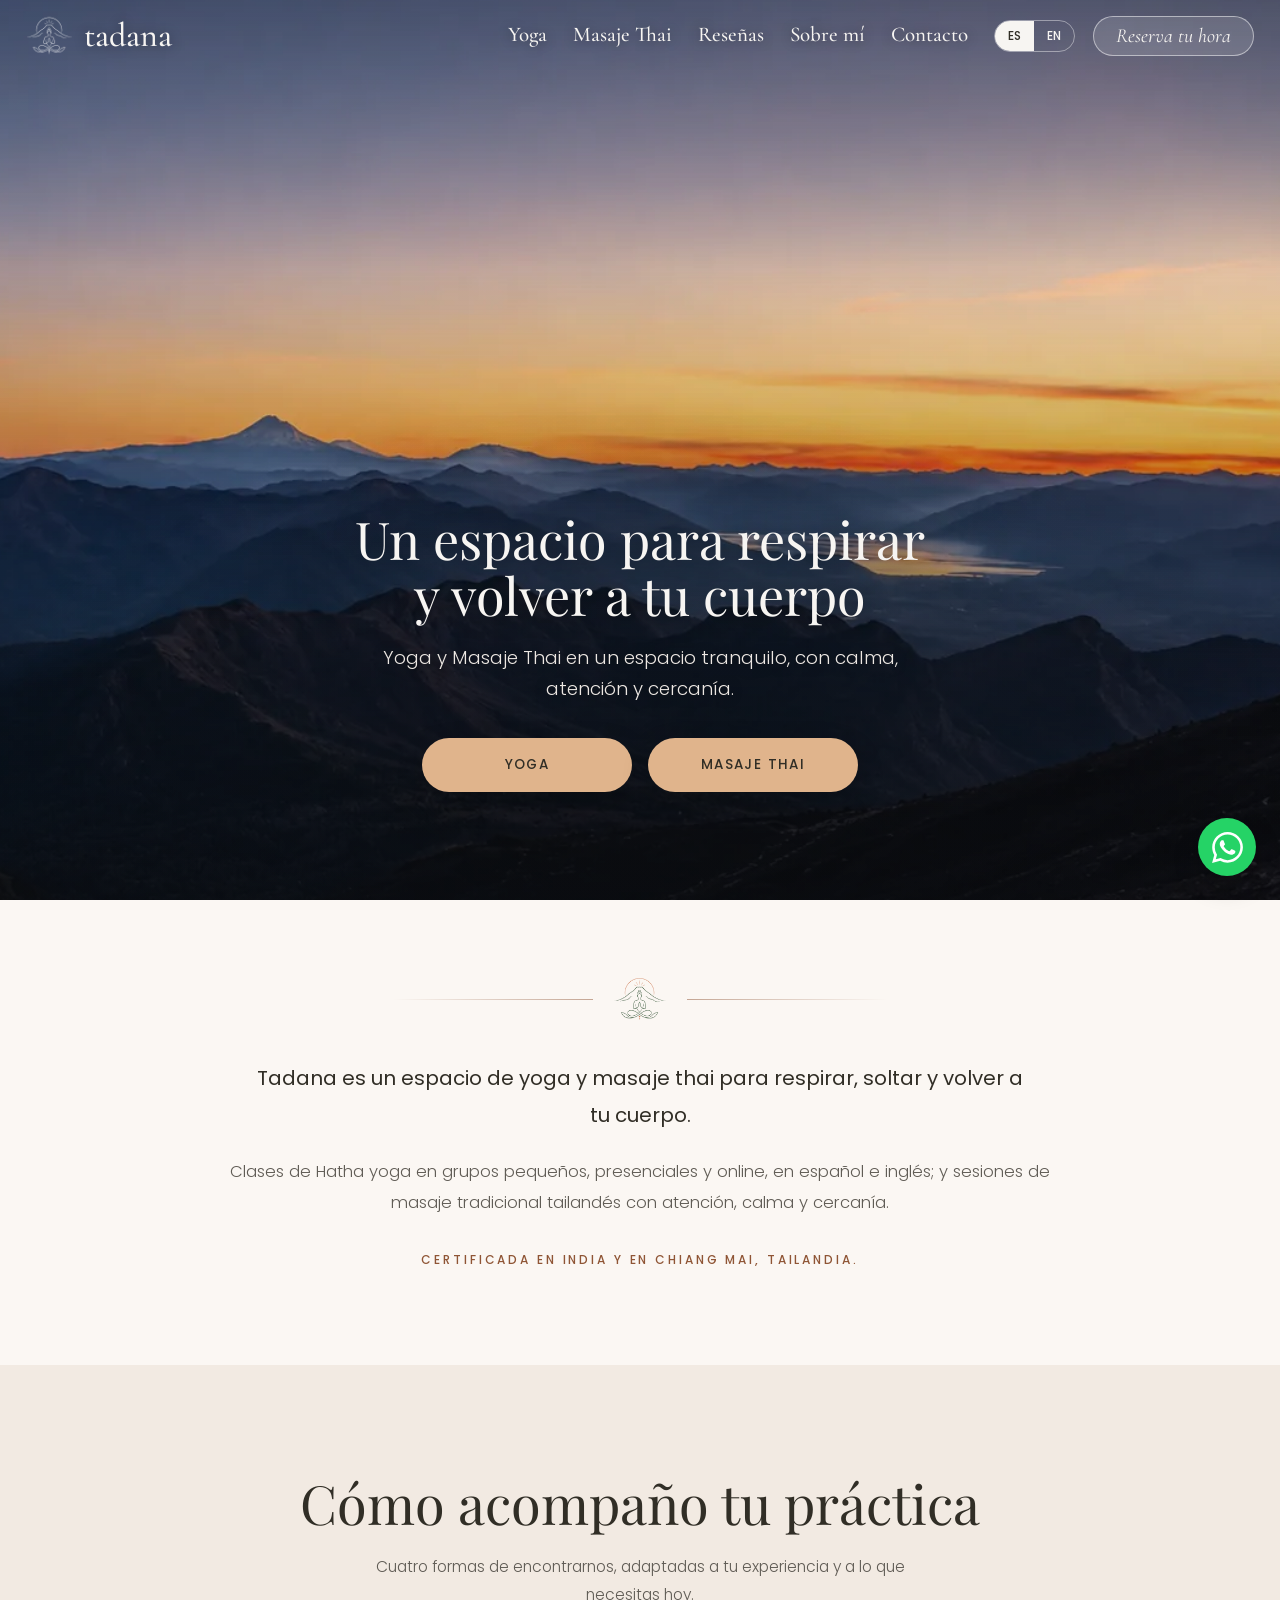
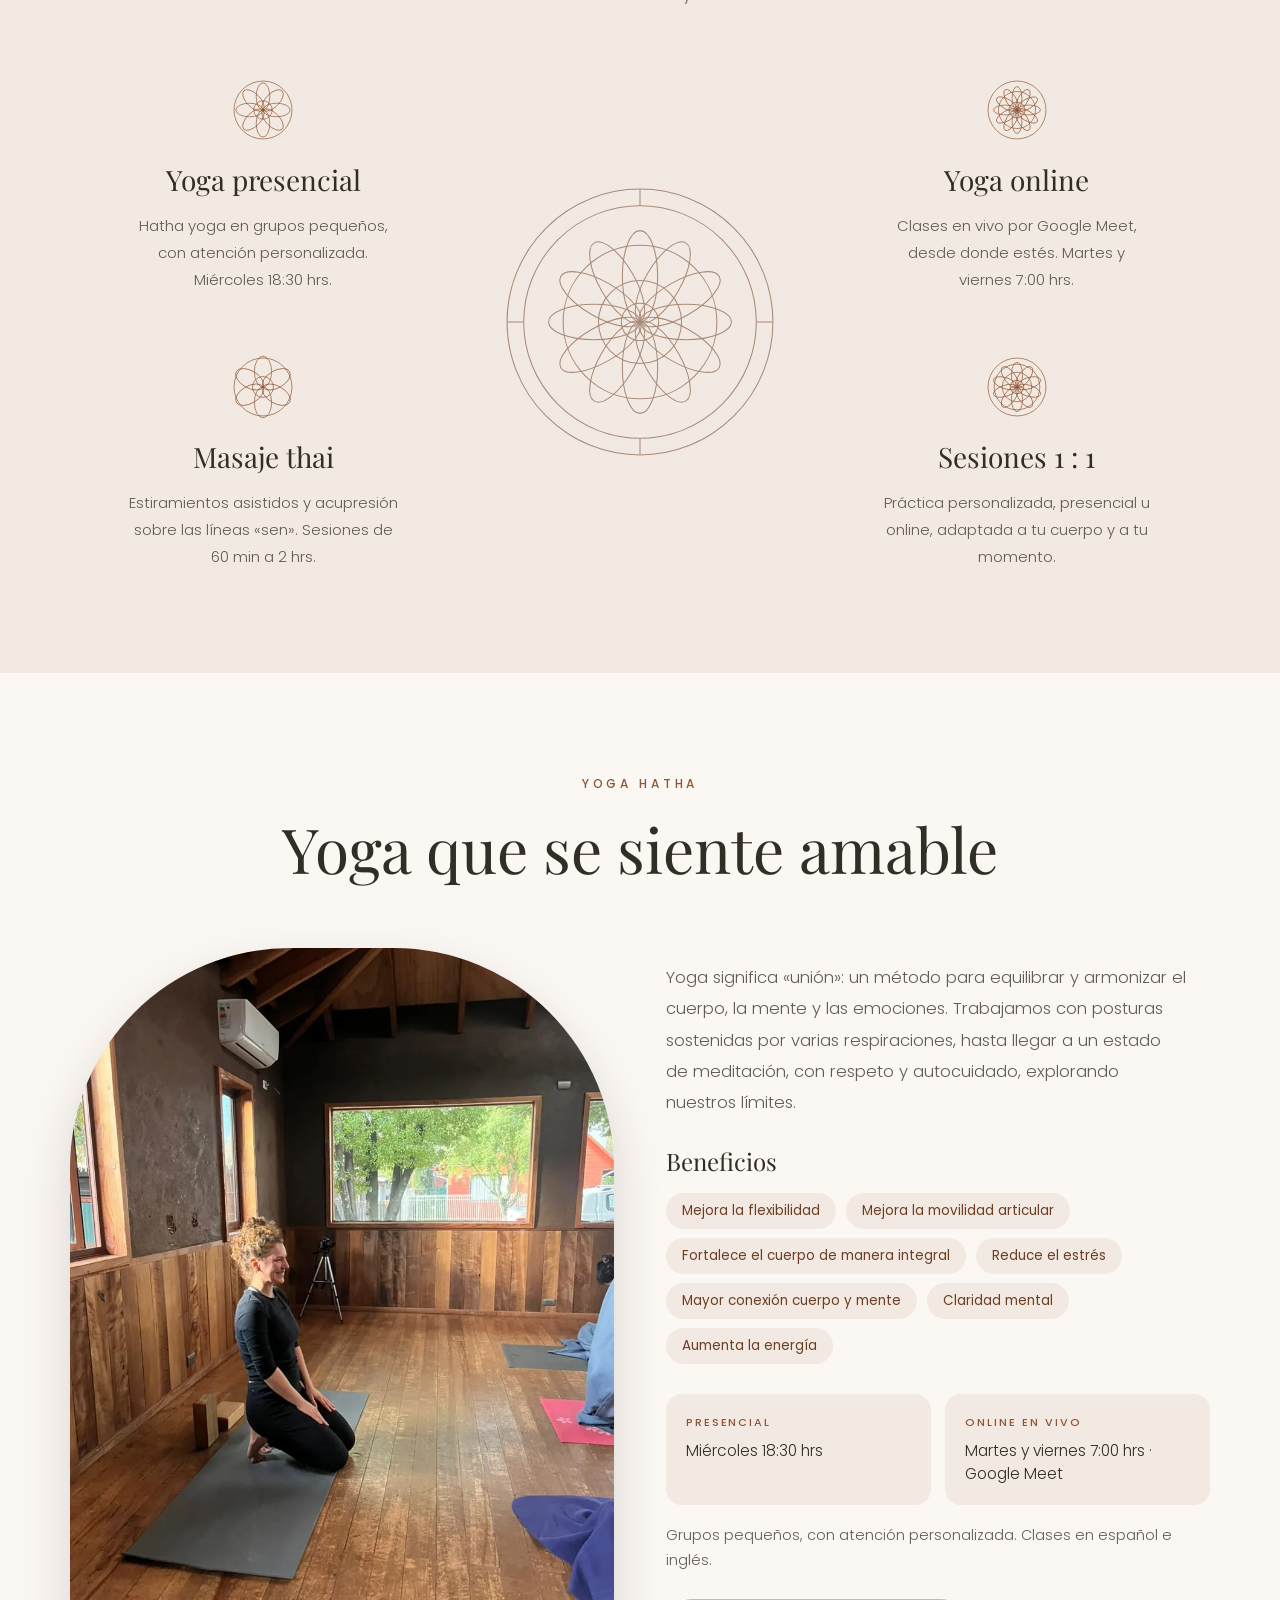
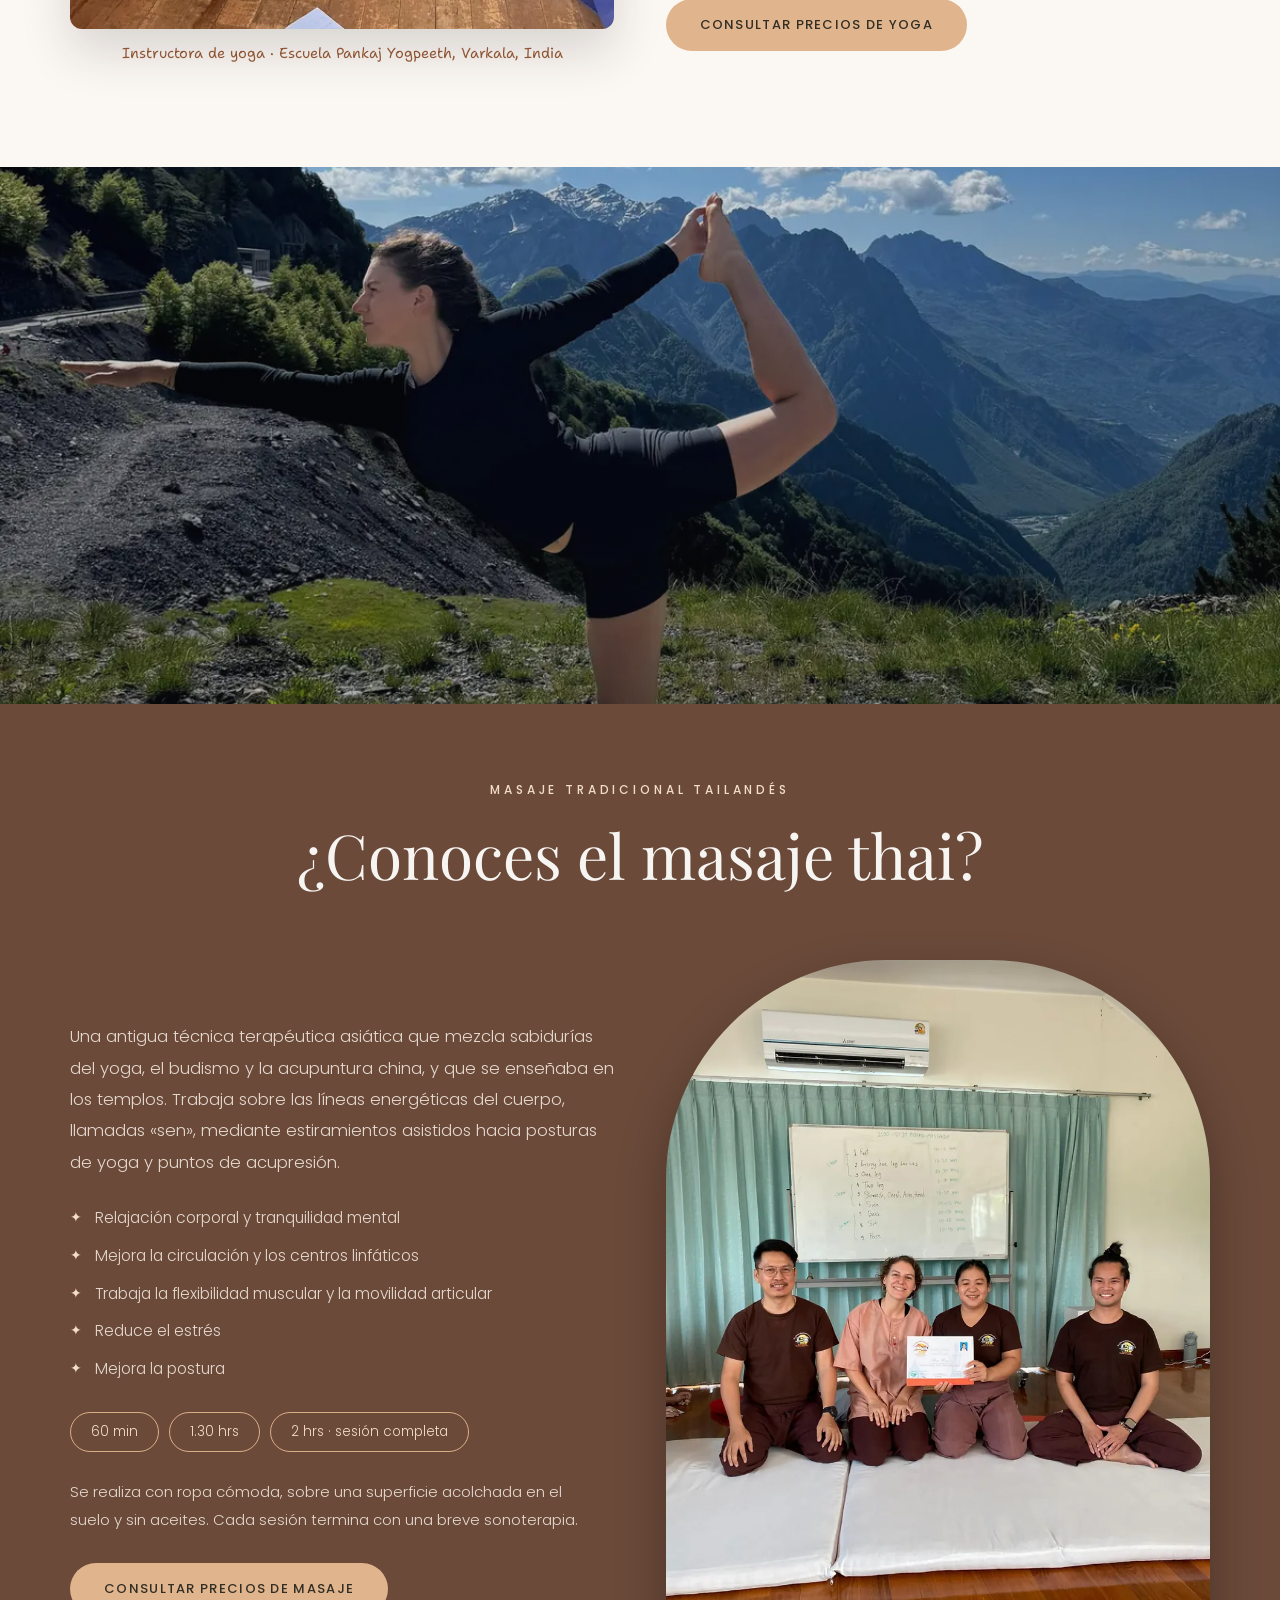
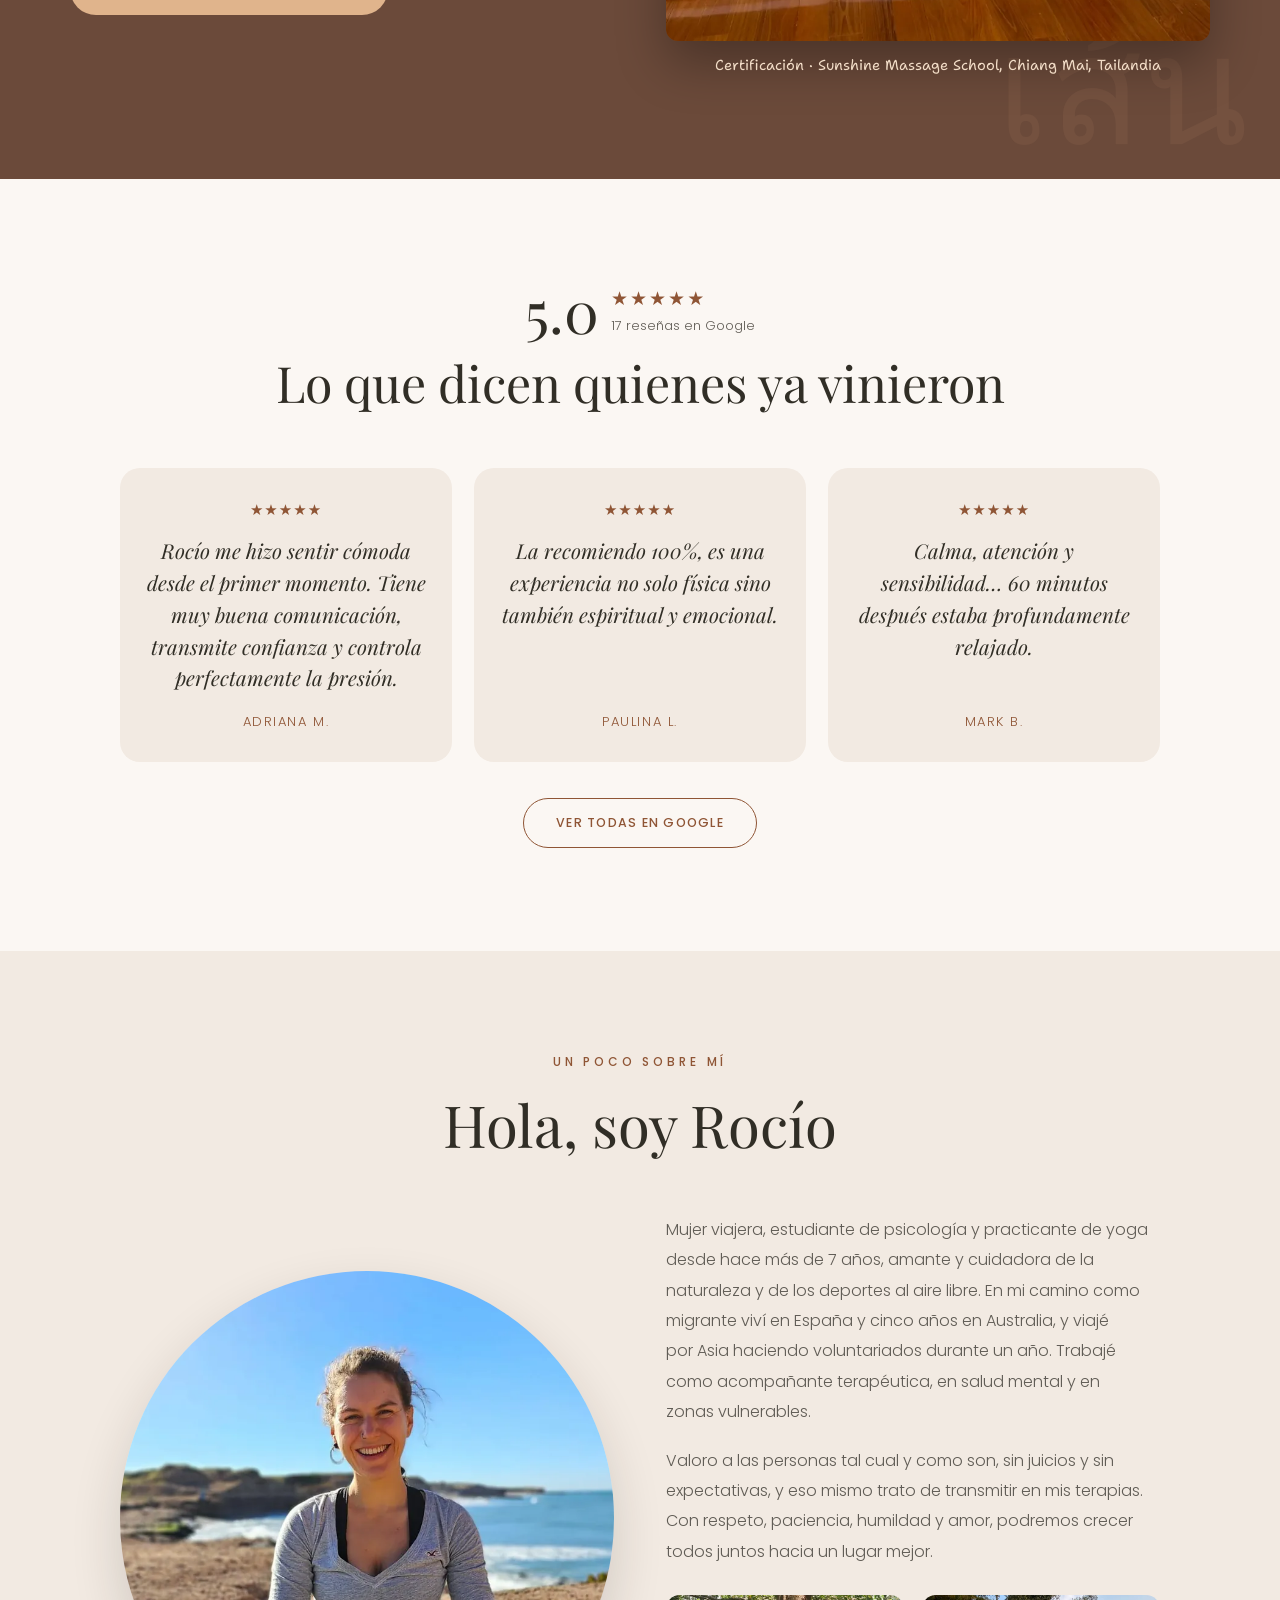
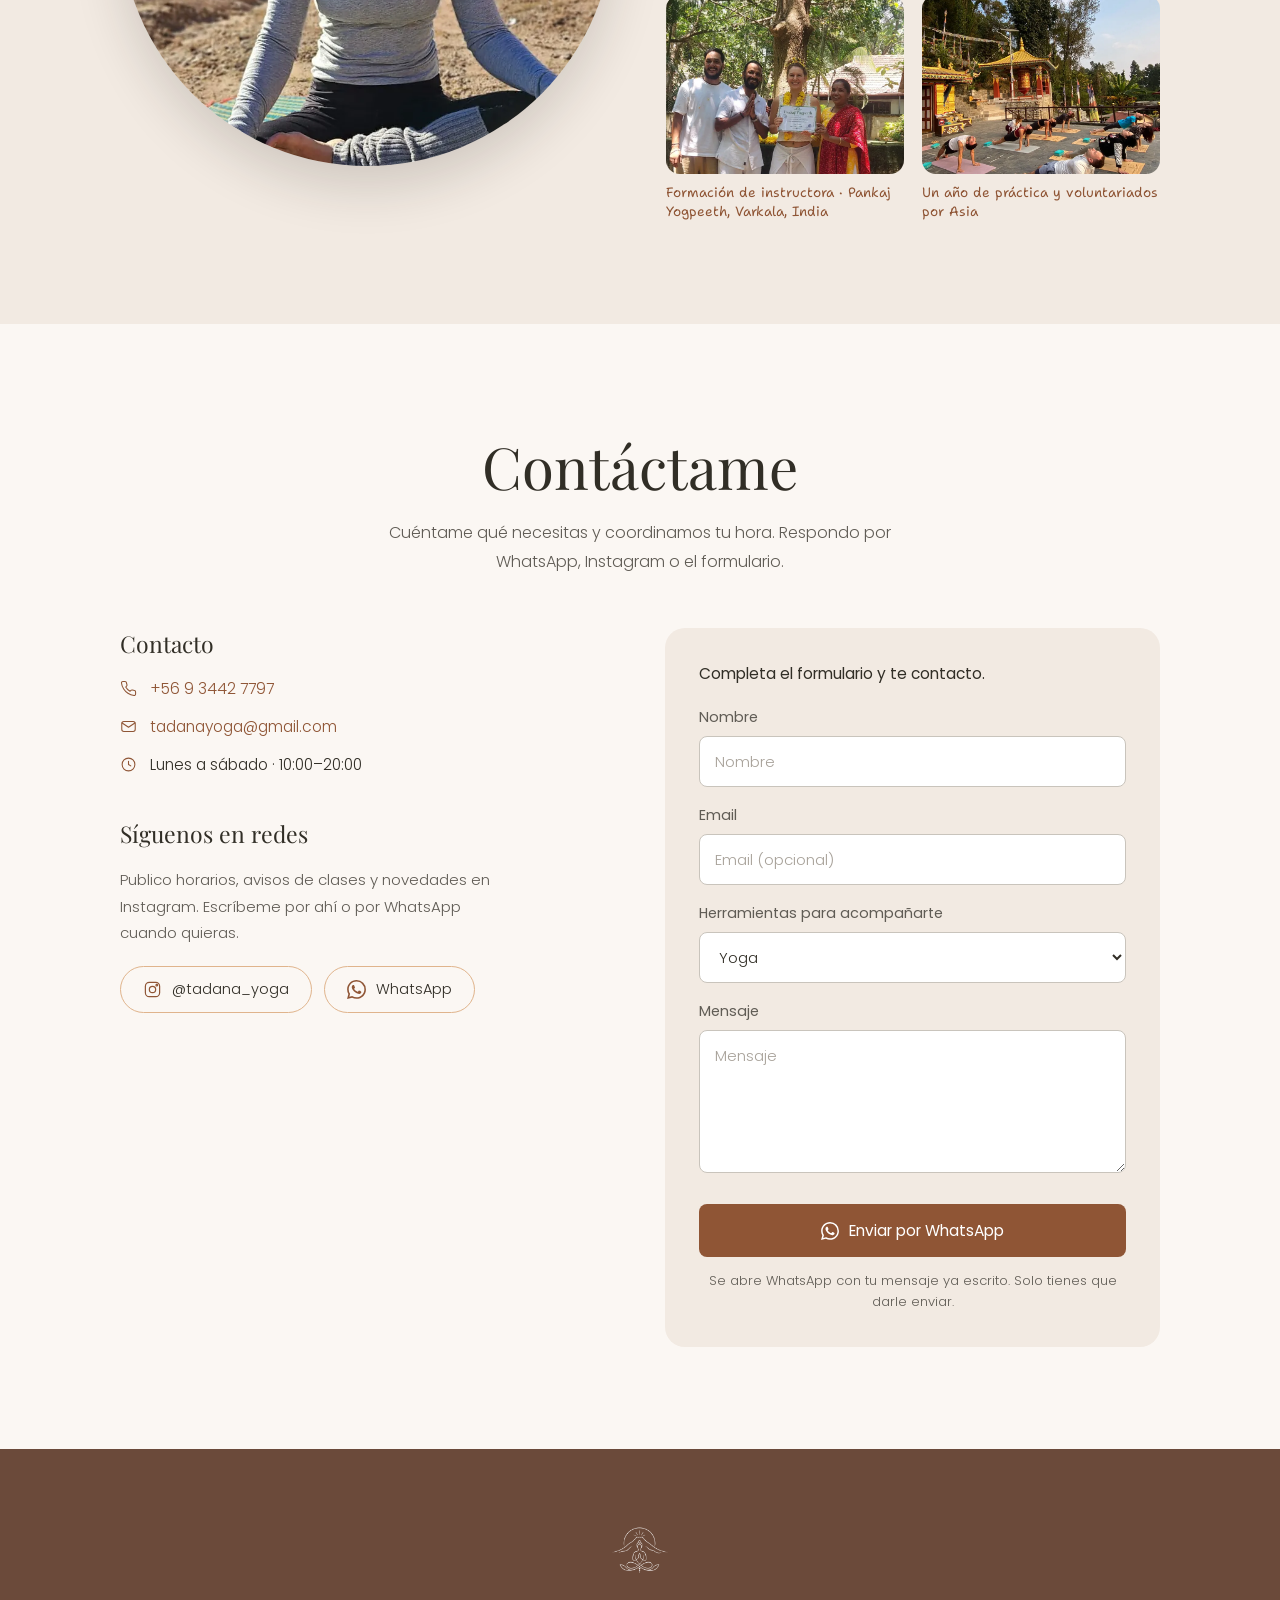
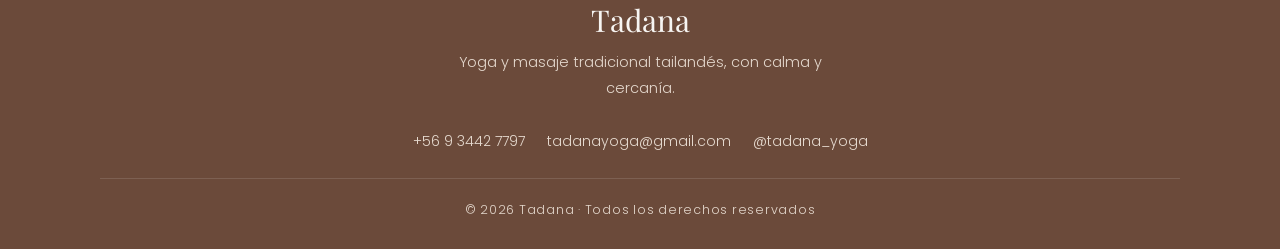
==== index.html @ 0e46e325 "Hero en celular: quita el sobrante del parallax La imagen media 128% del alto del hero para poder de" ====
<!DOCTYPE html>
<html lang="es">
<head>
<meta charset="utf-8">
<meta name="viewport" content="width=device-width, initial-scale=1">
<title>Tadana · Yoga y masaje tailandés</title>
<meta name="description" content="Tadana: clases de yoga Hatha presenciales y online, y masaje tradicional tailandés con Rocío. Reserva tu hora.">
<meta name="theme-color" content="#6b4a3a">
<link rel="canonical" href="https://tadana-web.vercel.app/">

<meta property="og:type" content="website">
<meta property="og:url" content="https://tadana-web.vercel.app/">
<meta property="og:site_name" content="Tadana">
<meta property="og:title" content="Tadana · Yoga y masaje tailandés">
<meta property="og:description" content="Un espacio para respirar y volver a tu cuerpo. Yoga Hatha presencial y online, y masaje tradicional tailandés.">
<meta property="og:image" content="https://tadana-web.vercel.app/assets/img/hero-atardecer.jpg">
<meta property="og:image:width" content="1672">
<meta property="og:image:height" content="941">
<meta property="og:locale" content="es_CL">
<meta name="twitter:card" content="summary_large_image">

<link rel="icon" href="assets/img/favicon.ico" sizes="any">
<link rel="icon" href="assets/img/logo.png" type="image/png">
<link rel="apple-touch-icon" href="assets/img/apple-touch-icon.png">
<link rel="manifest" href="site.webmanifest">

<link rel="preload" as="image" href="assets/img/hero-atardecer.webp" type="image/webp" fetchpriority="high">
<link rel="preload" as="font" type="font/woff2" href="assets/fonts/playfair-display-400-normal-latin.woff2" crossorigin>
<link rel="preload" as="font" type="font/woff2" href="assets/fonts/poppins-300-normal-latin.woff2" crossorigin>
<link rel="stylesheet" href="assets/css/fonts.css?v=6">
<link rel="stylesheet" href="assets/css/style.css?v=6">

<script type="application/ld+json">
{
  "@context":"https://schema.org",
  "@type":"HealthAndBeautyBusiness",
  "name":"Tadana",
  "description":"Clases de yoga Hatha presenciales y online, y masaje tradicional tailandés.",
  "url":"https://tadana-web.vercel.app/",
  "image":"https://tadana-web.vercel.app/assets/img/hero-atardecer.jpg",
  "telephone":"+56934427797",
  "email":"tadanayoga@gmail.com",
  "priceRange":"$$",
  "sameAs":["https://www.instagram.com/tadana_yoga/"],
  "openingHoursSpecification":[{
    "@type":"OpeningHoursSpecification",
    "dayOfWeek":["Monday","Tuesday","Wednesday","Thursday","Friday","Saturday"],
    "opens":"10:00","closes":"20:00"
  }],
  "makesOffer":[
    {"@type":"Offer","itemOffered":{"@type":"Service","name":"Clases de yoga Hatha"}},
    {"@type":"Offer","itemOffered":{"@type":"Service","name":"Masaje tradicional tailandés"}}
  ]
}
</script>
</head>

<body>

<a class="sr-only" href="#inicio">Ir al contenido</a>

<!-- ============================ HEADER ============================ -->
<header class="header" id="header">
  <div class="header__inner">
    <a class="brand" href="#inicio" aria-label="Tadana · inicio">
      <img class="brand__mark" src="assets/img/logo.png" alt="" width="400" height="400">
      <span class="brand__name">tadana</span>
    </a>

    <nav class="nav" aria-label="Principal">
      <a class="nav__link" href="#yoga" data-i18n="nav.yoga">Yoga</a>
      <a class="nav__link" href="#masaje" data-i18n="nav.masaje">Masaje Thai</a>
      <a class="nav__link" href="#resenas" data-i18n="nav.resenas">Reseñas</a>
      <a class="nav__link" href="#sobre" data-i18n="nav.sobre">Sobre mí</a>
      <a class="nav__link" href="#contacto" data-i18n="nav.contacto">Contacto</a>
    </nav>

    <div class="header__actions">
      <div class="lang" role="group" aria-label="Idioma">
        <button class="lang__btn is-active" type="button" data-lang="es" aria-pressed="true">ES</button>
        <button class="lang__btn" type="button" data-lang="en" aria-pressed="false">EN</button>
      </div>
      <a class="header__cta" href="https://wa.me/56934427797?text=Hola%20Roc%C3%ADo%2C%20quiero%20reservar%20una%20hora" target="_blank" rel="noopener" data-i18n="nav.reserva">Reserva tu hora</a>
    </div>

    <button class="burger" id="burger" type="button" aria-label="Menú" aria-expanded="false" aria-controls="menu">
      <svg width="26" height="26" viewBox="0 0 24 24" fill="none" stroke="currentColor" stroke-width="1.6" aria-hidden="true">
        <line x1="3" y1="7" x2="21" y2="7"></line>
        <line x1="3" y1="12" x2="21" y2="12"></line>
        <line x1="3" y1="17" x2="21" y2="17"></line>
      </svg>
    </button>
  </div>

  <div class="menu" id="menu" hidden>
    <a class="menu__link" href="#yoga" data-i18n="nav.yoga">Yoga</a>
    <a class="menu__link" href="#masaje" data-i18n="nav.masaje">Masaje Thai</a>
    <a class="menu__link" href="#resenas" data-i18n="nav.resenas">Reseñas</a>
    <a class="menu__link" href="#sobre" data-i18n="nav.sobre">Sobre mí</a>
    <div class="menu__foot">
      <div class="lang" role="group" aria-label="Idioma">
        <button class="lang__btn is-active" type="button" data-lang="es" aria-pressed="true">ES</button>
        <button class="lang__btn" type="button" data-lang="en" aria-pressed="false">EN</button>
      </div>
      <a class="menu__cta" href="#contacto" data-i18n="nav.contacto">Contacto</a>
    </div>
  </div>
</header>

<main>

<!-- ============================ 1. HERO ============================ -->
<section class="hero" id="inicio">
  <picture>
    <source media="(max-width:600px)" srcset="assets/img/hero-atardecer-movil.webp" type="image/webp">
    <source media="(max-width:600px)" srcset="assets/img/hero-atardecer-movil.jpg" type="image/jpeg">
    <source srcset="assets/img/hero-atardecer.webp" type="image/webp">
    <img class="hero__img" id="heroImg" src="assets/img/hero-atardecer.jpg"
         alt="Atardecer sobre las montañas" width="1672" height="941" fetchpriority="high">
  </picture>
  <div class="hero__veil"></div>
  <div class="hero__vignette"></div>

  <div class="hero__content" id="heroContent">
    <h1 class="hero__title" data-i18n="hero.title">Un espacio para respirar y volver a tu cuerpo</h1>
    <p class="hero__sub" data-i18n="hero.sub">Yoga y Masaje Thai en un espacio tranquilo, con calma, atención y cercanía.</p>
    <div class="hero__ctas">
      <a class="btn btn--hero" href="#yoga" data-i18n="hero.cta1">Yoga</a>
      <a class="btn btn--hero" href="#masaje" data-i18n="hero.cta2">Masaje thai</a>
    </div>
  </div>
</section>

<!-- ============================ 2. BIENVENIDA ============================ -->
<section class="intro">
  <div class="wrap-xs">
    <div class="intro__ornament" aria-hidden="true">
      <span class="intro__rule intro__rule--l"></span>
      <img class="intro__mark" src="assets/img/logo.png" alt="" width="400" height="400" loading="lazy">
      <span class="intro__rule intro__rule--r"></span>
    </div>
    <p class="intro__lead" data-i18n="intro.lead">Tadana es un espacio de yoga y masaje thai para respirar, soltar y volver a tu cuerpo.</p>
    <p class="intro__p" data-i18n="intro.p1">Clases de Hatha yoga en grupos pequeños, presenciales y online, en español e inglés; y sesiones de masaje tradicional tailandés con atención, calma y cercanía.</p>
    <p class="intro__note" data-i18n="serv.note">Certificada en India y en Chiang Mai, Tailandia.</p>
  </div>
</section>

<!-- ============================ 3. LOS CUATRO ============================ -->
<section class="four">
  <div class="wrap">
    <div class="section-head">
      <h2 class="section-head__title" data-i18n="four.title">Cómo acompaño tu práctica</h2>
      <p class="section-head__sub" data-i18n="four.sub">Cuatro formas de encontrarnos, adaptadas a tu experiencia y a lo que necesitas hoy.</p>
    </div>

    <div class="four__grid">

      <div class="four__cell four__cell--1">
        <svg width="74" height="74" viewBox="0 0 120 120" fill="none" stroke="var(--a2)" stroke-width="1.1" aria-hidden="true">
          <circle cx="60" cy="60" r="15"></circle>
          <circle cx="60" cy="60" r="47"></circle>
          <ellipse cx="60" cy="38" rx="11" ry="22"></ellipse>
          <ellipse cx="60" cy="38" rx="11" ry="22" transform="rotate(45 60 60)"></ellipse>
          <ellipse cx="60" cy="38" rx="11" ry="22" transform="rotate(90 60 60)"></ellipse>
          <ellipse cx="60" cy="38" rx="11" ry="22" transform="rotate(135 60 60)"></ellipse>
          <ellipse cx="60" cy="38" rx="11" ry="22" transform="rotate(180 60 60)"></ellipse>
          <ellipse cx="60" cy="38" rx="11" ry="22" transform="rotate(225 60 60)"></ellipse>
          <ellipse cx="60" cy="38" rx="11" ry="22" transform="rotate(270 60 60)"></ellipse>
          <ellipse cx="60" cy="38" rx="11" ry="22" transform="rotate(315 60 60)"></ellipse>
        </svg>
        <h3 data-i18n="four.t1">Yoga presencial</h3>
        <p data-i18n="four.d1">Hatha yoga en grupos pequeños, con atención personalizada. Miércoles 18:30 hrs.</p>
      </div>

      <div class="four__cell four__cell--2">
        <svg width="74" height="74" viewBox="0 0 120 120" fill="none" stroke="var(--a2)" stroke-width="1.1" aria-hidden="true">
          <circle cx="60" cy="60" r="13"></circle>
          <circle cx="60" cy="60" r="30"></circle>
          <circle cx="60" cy="60" r="47"></circle>
          <ellipse cx="60" cy="41" rx="8" ry="19"></ellipse>
          <ellipse cx="60" cy="41" rx="8" ry="19" transform="rotate(30 60 60)"></ellipse>
          <ellipse cx="60" cy="41" rx="8" ry="19" transform="rotate(60 60 60)"></ellipse>
          <ellipse cx="60" cy="41" rx="8" ry="19" transform="rotate(90 60 60)"></ellipse>
          <ellipse cx="60" cy="41" rx="8" ry="19" transform="rotate(120 60 60)"></ellipse>
          <ellipse cx="60" cy="41" rx="8" ry="19" transform="rotate(150 60 60)"></ellipse>
          <ellipse cx="60" cy="41" rx="8" ry="19" transform="rotate(180 60 60)"></ellipse>
          <ellipse cx="60" cy="41" rx="8" ry="19" transform="rotate(210 60 60)"></ellipse>
          <ellipse cx="60" cy="41" rx="8" ry="19" transform="rotate(240 60 60)"></ellipse>
          <ellipse cx="60" cy="41" rx="8" ry="19" transform="rotate(270 60 60)"></ellipse>
          <ellipse cx="60" cy="41" rx="8" ry="19" transform="rotate(300 60 60)"></ellipse>
          <ellipse cx="60" cy="41" rx="8" ry="19" transform="rotate(330 60 60)"></ellipse>
        </svg>
        <h3 data-i18n="four.t2">Yoga online</h3>
        <p data-i18n="four.d2">Clases en vivo por Google Meet, desde donde estés. Martes y viernes 7:00 hrs.</p>
      </div>

      <div class="four__ornament" aria-hidden="true">
        <svg width="100%" viewBox="0 0 260 260" fill="none" stroke="var(--a3)" stroke-width="1">
          <circle cx="130" cy="130" r="128"></circle>
          <circle cx="130" cy="130" r="112"></circle>
          <circle cx="130" cy="130" r="74"></circle>
          <circle cx="130" cy="130" r="40"></circle>
          <circle cx="130" cy="130" r="18"></circle>
          <ellipse cx="130" cy="86" rx="17" ry="44"></ellipse>
          <ellipse cx="130" cy="86" rx="17" ry="44" transform="rotate(30 130 130)"></ellipse>
          <ellipse cx="130" cy="86" rx="17" ry="44" transform="rotate(60 130 130)"></ellipse>
          <ellipse cx="130" cy="86" rx="17" ry="44" transform="rotate(90 130 130)"></ellipse>
          <ellipse cx="130" cy="86" rx="17" ry="44" transform="rotate(120 130 130)"></ellipse>
          <ellipse cx="130" cy="86" rx="17" ry="44" transform="rotate(150 130 130)"></ellipse>
          <ellipse cx="130" cy="86" rx="17" ry="44" transform="rotate(180 130 130)"></ellipse>
          <ellipse cx="130" cy="86" rx="17" ry="44" transform="rotate(210 130 130)"></ellipse>
          <ellipse cx="130" cy="86" rx="17" ry="44" transform="rotate(240 130 130)"></ellipse>
          <ellipse cx="130" cy="86" rx="17" ry="44" transform="rotate(270 130 130)"></ellipse>
          <ellipse cx="130" cy="86" rx="17" ry="44" transform="rotate(300 130 130)"></ellipse>
          <ellipse cx="130" cy="86" rx="17" ry="44" transform="rotate(330 130 130)"></ellipse>
          <line x1="130" y1="2" x2="130" y2="18"></line>
          <line x1="2" y1="130" x2="18" y2="130"></line>
          <line x1="130" y1="242" x2="130" y2="258"></line>
          <line x1="242" y1="130" x2="258" y2="130"></line>
        </svg>
      </div>

      <div class="four__cell four__cell--3">
        <svg width="74" height="74" viewBox="0 0 120 120" fill="none" stroke="var(--a2)" stroke-width="1.1" aria-hidden="true">
          <circle cx="60" cy="60" r="17"></circle>
          <circle cx="60" cy="60" r="47"></circle>
          <ellipse cx="60" cy="35" rx="14" ry="25"></ellipse>
          <ellipse cx="60" cy="35" rx="14" ry="25" transform="rotate(60 60 60)"></ellipse>
          <ellipse cx="60" cy="35" rx="14" ry="25" transform="rotate(120 60 60)"></ellipse>
          <ellipse cx="60" cy="35" rx="14" ry="25" transform="rotate(180 60 60)"></ellipse>
          <ellipse cx="60" cy="35" rx="14" ry="25" transform="rotate(240 60 60)"></ellipse>
          <ellipse cx="60" cy="35" rx="14" ry="25" transform="rotate(300 60 60)"></ellipse>
        </svg>
        <h3 data-i18n="four.t3">Masaje thai</h3>
        <p data-i18n="four.d3">Estiramientos asistidos y acupresión sobre las líneas «sen». Sesiones de 60 min a 2 hrs.</p>
      </div>

      <div class="four__cell four__cell--4">
        <svg width="74" height="74" viewBox="0 0 120 120" fill="none" stroke="var(--a2)" stroke-width="1.1" aria-hidden="true">
          <circle cx="60" cy="60" r="11"></circle>
          <circle cx="60" cy="60" r="24"></circle>
          <circle cx="60" cy="60" r="37"></circle>
          <circle cx="60" cy="60" r="47"></circle>
          <ellipse cx="60" cy="40" rx="9" ry="20"></ellipse>
          <ellipse cx="60" cy="40" rx="9" ry="20" transform="rotate(36 60 60)"></ellipse>
          <ellipse cx="60" cy="40" rx="9" ry="20" transform="rotate(72 60 60)"></ellipse>
          <ellipse cx="60" cy="40" rx="9" ry="20" transform="rotate(108 60 60)"></ellipse>
          <ellipse cx="60" cy="40" rx="9" ry="20" transform="rotate(144 60 60)"></ellipse>
          <ellipse cx="60" cy="40" rx="9" ry="20" transform="rotate(180 60 60)"></ellipse>
          <ellipse cx="60" cy="40" rx="9" ry="20" transform="rotate(216 60 60)"></ellipse>
          <ellipse cx="60" cy="40" rx="9" ry="20" transform="rotate(252 60 60)"></ellipse>
          <ellipse cx="60" cy="40" rx="9" ry="20" transform="rotate(288 60 60)"></ellipse>
          <ellipse cx="60" cy="40" rx="9" ry="20" transform="rotate(324 60 60)"></ellipse>
        </svg>
        <h3 data-i18n="four.t4">Sesiones 1 : 1</h3>
        <p data-i18n="four.d4">Práctica personalizada, presencial u online, adaptada a tu cuerpo y a tu momento.</p>
      </div>

    </div>
  </div>
</section>

<!-- ============================ 4. YOGA ============================ -->
<section class="yoga" id="yoga">
  <div class="wrap">
    <div class="section-head">
      <p class="kicker" data-i18n="yoga.kicker">Yoga Hatha</p>
      <h2 class="section-title" data-i18n="yoga.title">Yoga que se siente amable</h2>
    </div>

    <div class="split">
      <figure class="figure-arch">
        <picture>
          <source srcset="assets/img/clase-yoga.webp" type="image/webp">
          <img src="assets/img/clase-yoga.jpg" alt="Rocío guiando una clase de Hatha yoga"
               width="900" height="1200" loading="lazy" style="object-position:center 45%">
        </picture>
        <figcaption data-i18n="yoga.credential">Instructora de yoga · Escuela Pankaj Yogpeeth, Varkala, India</figcaption>
      </figure>

      <div>
        <p class="body-text" data-i18n="yoga.body">Yoga significa «unión»: un método para equilibrar y armonizar el cuerpo, la mente y las emociones. Trabajamos con posturas sostenidas por varias respiraciones, hasta llegar a un estado de meditación, con respeto y autocuidado, explorando nuestros límites.</p>

        <h3 class="sub-title" data-i18n="yoga.benefTitle">Beneficios</h3>
        <ul class="tags">
          <li data-i18n="yoga.beneficios.0">Mejora la flexibilidad</li>
          <li data-i18n="yoga.beneficios.1">Mejora la movilidad articular</li>
          <li data-i18n="yoga.beneficios.2">Fortalece el cuerpo de manera integral</li>
          <li data-i18n="yoga.beneficios.3">Reduce el estrés</li>
          <li data-i18n="yoga.beneficios.4">Mayor conexión cuerpo y mente</li>
          <li data-i18n="yoga.beneficios.5">Claridad mental</li>
          <li data-i18n="yoga.beneficios.6">Aumenta la energía</li>
        </ul>

        <div class="schedule">
          <div class="schedule__card">
            <p class="schedule__label" data-i18n="yoga.presLabel">Presencial</p>
            <p class="schedule__info" data-i18n="yoga.presInfo">Miércoles 18:30 hrs</p>
          </div>
          <div class="schedule__card">
            <p class="schedule__label" data-i18n="yoga.onlineLabel">Online en vivo</p>
            <p class="schedule__info" data-i18n="yoga.onlineInfo">Martes y viernes 7:00 hrs · Google Meet</p>
          </div>
        </div>

        <p class="note" data-i18n="yoga.groups">Grupos pequeños, con atención personalizada. Clases en español e inglés.</p>

        <a class="btn btn--sm" href="https://wa.me/56934427797?text=Hola%20Roc%C3%ADo%2C%20quiero%20consultar%20precios%20de%20las%20clases%20de%20yoga"
           target="_blank" rel="noopener" data-i18n="yoga.cta">Consultar precios de yoga</a>
      </div>
    </div>
  </div>
</section>

<!-- ============================ 5. FOTO PUENTE ============================ -->
<section class="band" aria-hidden="true">
  <picture>
    <source srcset="assets/img/yoga-montana.webp" type="image/webp">
    <img src="assets/img/yoga-montana.jpg" alt="" width="1200" height="1444" loading="lazy">
  </picture>
  <div class="band__veil"></div>
</section>

<!-- ============================ 6. MASAJE THAI ============================ -->
<section class="masaje" id="masaje">
  <span class="masaje__glyph" aria-hidden="true">เส้น</span>
  <div class="wrap">
    <div class="section-head">
      <p class="kicker" data-i18n="masaje.kicker">Masaje tradicional tailandés</p>
      <h2 class="section-title" data-i18n="masaje.title">¿Conoces el masaje thai?</h2>
    </div>

    <div class="split">
      <div>
        <p class="body-text" data-i18n="masaje.body">Una antigua técnica terapéutica asiática que mezcla sabidurías del yoga, el budismo y la acupuntura china, y que se enseñaba en los templos. Trabaja sobre las líneas energéticas del cuerpo, llamadas «sen», mediante estiramientos asistidos hacia posturas de yoga y puntos de acupresión.</p>

        <ul class="benefits">
          <li><span class="benefits__mark" aria-hidden="true">✦</span><span data-i18n="masaje.beneficios.0">Relajación corporal y tranquilidad mental</span></li>
          <li><span class="benefits__mark" aria-hidden="true">✦</span><span data-i18n="masaje.beneficios.1">Mejora la circulación y los centros linfáticos</span></li>
          <li><span class="benefits__mark" aria-hidden="true">✦</span><span data-i18n="masaje.beneficios.2">Trabaja la flexibilidad muscular y la movilidad articular</span></li>
          <li><span class="benefits__mark" aria-hidden="true">✦</span><span data-i18n="masaje.beneficios.3">Reduce el estrés</span></li>
          <li><span class="benefits__mark" aria-hidden="true">✦</span><span data-i18n="masaje.beneficios.4">Mejora la postura</span></li>
        </ul>

        <ul class="durations">
          <li data-i18n="masaje.dur1">60 min</li>
          <li data-i18n="masaje.dur2">1.30 hrs</li>
          <li data-i18n="masaje.dur3">2 hrs · sesión completa</li>
        </ul>

        <p class="note" data-i18n="masaje.detail">Se realiza con ropa cómoda, sobre una superficie acolchada en el suelo y sin aceites. Cada sesión termina con una breve sonoterapia.</p>

        <a class="btn btn--sm" href="https://wa.me/56934427797?text=Hola%20Roc%C3%ADo%2C%20quiero%20consultar%20precios%20del%20masaje%20thai"
           target="_blank" rel="noopener" data-i18n="masaje.cta">Consultar precios de masaje</a>
      </div>

      <figure class="figure-arch">
        <picture>
          <source srcset="assets/img/certificacion-thai.webp" type="image/webp">
          <img src="assets/img/certificacion-thai.jpg" alt="Rocío recibiendo su certificación en Sunshine Massage School, Chiang Mai"
               width="900" height="1199" loading="lazy" style="object-position:center 35%">
        </picture>
        <figcaption data-i18n="masaje.credential">Certificación · Sunshine Massage School, Chiang Mai, Tailandia</figcaption>
      </figure>
    </div>
  </div>
</section>

<!-- ============================ 7. RESEÑAS ============================ -->
<section class="reviews" id="resenas">
  <div class="wrap-sm">
    <div class="section-head">
      <div class="rating">
        <span class="rating__score">5.0</span>
        <div class="rating__meta">
          <div class="rating__stars" aria-hidden="true">★★★★★</div>
          <p class="rating__count" data-i18n="rev.count">17 reseñas en Google</p>
        </div>
      </div>
      <h2 class="reviews__title" data-i18n="rev.title">Lo que dicen quienes ya vinieron</h2>
    </div>

    <div class="reviews__grid">
      <figure class="review">
        <div class="review__stars" aria-hidden="true">★★★★★</div>
        <blockquote><span data-i18n="rev.items.0.quote">Rocío me hizo sentir cómoda desde el primer momento. Tiene muy buena comunicación, transmite confianza y controla perfectamente la presión.</span></blockquote>
        <figcaption data-i18n="rev.items.0.author">Adriana M.</figcaption>
      </figure>
      <figure class="review">
        <div class="review__stars" aria-hidden="true">★★★★★</div>
        <blockquote><span data-i18n="rev.items.1.quote">La recomiendo 100%, es una experiencia no solo física sino también espiritual y emocional.</span></blockquote>
        <figcaption data-i18n="rev.items.1.author">Paulina L.</figcaption>
      </figure>
      <figure class="review">
        <div class="review__stars" aria-hidden="true">★★★★★</div>
        <blockquote><span data-i18n="rev.items.2.quote">Calma, atención y sensibilidad… 60 minutos después estaba profundamente relajado.</span></blockquote>
        <figcaption data-i18n="rev.items.2.author">Mark B.</figcaption>
      </figure>
    </div>

    <div class="reviews__cta">
      <a class="btn-outline" href="https://www.google.com/maps/place/Tadana+Yoga+%26+Masaje+Thai/@-39.2724635,-71.9734466,17z"
         target="_blank" rel="noopener" data-i18n="rev.cta">Ver todas en Google</a>
    </div>
  </div>
</section>

<!-- ============================ 8. SOBRE ROCÍO ============================ -->
<section class="about" id="sobre">
  <div class="wrap-sm">
    <div class="section-head">
      <p class="kicker" data-i18n="about.kicker">Un poco sobre mí</p>
      <h2 class="contact__title" data-i18n="about.title">Hola, soy Rocío</h2>
    </div>

    <div class="about__grid">
      <picture>
        <source srcset="assets/img/rocio.webp" type="image/webp">
        <img class="about__portrait" src="assets/img/rocio.jpg"
             alt="Rocío, instructora de yoga y terapeuta de masaje thai" width="810" height="1440" loading="lazy">
      </picture>

      <div>
        <p class="about__p" data-i18n="about.p1">Mujer viajera, estudiante de psicología y practicante de yoga desde hace más de 7 años, amante y cuidadora de la naturaleza y de los deportes al aire libre. En mi camino como migrante viví en España y cinco años en Australia, y viajé por Asia haciendo voluntariados durante un año. Trabajé como acompañante terapéutica, en salud mental y en zonas vulnerables.</p>
        <p class="about__p" data-i18n="about.p2">Valoro a las personas tal cual y como son, sin juicios y sin expectativas, y eso mismo trato de transmitir en mis terapias. Con respeto, paciencia, humildad y amor, podremos crecer todos juntos hacia un lugar mejor.</p>

        <div class="about__certs">
          <figure>
            <picture>
              <source srcset="assets/img/certificacion-india.webp" type="image/webp">
              <img src="assets/img/certificacion-india.jpg" alt="Rocío recibiendo su certificación de instructora de yoga en Pankaj Yogpeeth, India"
                   width="760" height="1013" loading="lazy" style="object-position:center 30%">
            </picture>
            <figcaption data-i18n="about.certYoga">Formación de instructora · Pankaj Yogpeeth, Varkala, India</figcaption>
          </figure>
          <figure>
            <picture>
              <source srcset="assets/img/clase-amanecer.webp" type="image/webp">
              <img src="assets/img/clase-amanecer.jpg" alt="Clase de yoga al amanecer durante su formación en Asia"
                   width="900" height="1199" loading="lazy" style="object-position:center 55%">
            </picture>
            <figcaption data-i18n="about.certAsia">Un año de práctica y voluntariados por Asia</figcaption>
          </figure>
        </div>
      </div>
    </div>
  </div>
</section>

<!-- ============================ 9. CONTACTO ============================ -->
<section class="contact" id="contacto">
  <div class="wrap-sm">
    <div class="section-head">
      <h2 class="contact__title" data-i18n="contact.title">Contáctame</h2>
      <p class="contact__body" data-i18n="contact.body">Cuéntame qué necesitas y coordinamos tu hora. Respondo por WhatsApp, Instagram o el formulario.</p>
    </div>

    <div class="contact__grid">
      <div class="contact__col">

        <div>
          <h3 class="contact__h3" data-i18n="contact.details">Contacto</h3>
          <ul class="contact__list">
            <li>
              <svg width="17" height="17" viewBox="0 0 24 24" fill="none" stroke="var(--a2)" stroke-width="1.5" stroke-linecap="round" stroke-linejoin="round" aria-hidden="true"><path d="M22 16.9v3a2 2 0 01-2.2 2 19.8 19.8 0 01-8.6-3.1 19.5 19.5 0 01-6-6A19.8 19.8 0 012.1 4.2 2 2 0 014.1 2h3a2 2 0 012 1.7c.1 1 .4 1.9.7 2.8a2 2 0 01-.5 2.1L8.1 9.9a16 16 0 006 6l1.3-1.2a2 2 0 012.1-.5c.9.3 1.8.6 2.8.7a2 2 0 011.7 2z"></path></svg>
              <a href="https://wa.me/56934427797" target="_blank" rel="noopener">+56 9 3442 7797</a>
            </li>
            <li>
              <svg width="17" height="17" viewBox="0 0 24 24" fill="none" stroke="var(--a2)" stroke-width="1.5" stroke-linecap="round" stroke-linejoin="round" aria-hidden="true"><rect x="2.5" y="5" width="19" height="14" rx="3"></rect><path d="M3 7l9 6 9-6"></path></svg>
              <a href="mailto:tadanayoga@gmail.com">tadanayoga@gmail.com</a>
            </li>
            <li>
              <svg width="17" height="17" viewBox="0 0 24 24" fill="none" stroke="var(--a2)" stroke-width="1.5" stroke-linecap="round" stroke-linejoin="round" aria-hidden="true"><circle cx="12" cy="12" r="9"></circle><path d="M12 7.5V12l3.2 2"></path></svg>
              <span data-i18n="contact.hours">Lunes a sábado · 10:00–20:00</span>
            </li>
          </ul>
        </div>

        <div>
          <h3 class="contact__h3" data-i18n="contact.follow">Síguenos en redes</h3>
          <p class="contact__follow-body" data-i18n="contact.followBody">Publico horarios, avisos de clases y novedades en Instagram. Escríbeme por ahí o por WhatsApp cuando quieras.</p>
          <div class="socials">
            <a class="social" href="https://www.instagram.com/tadana_yoga/" target="_blank" rel="noopener">
              <svg width="19" height="19" viewBox="0 0 24 24" fill="none" stroke="var(--a2)" stroke-width="1.5" stroke-linecap="round" stroke-linejoin="round" aria-hidden="true"><rect x="3" y="3" width="18" height="18" rx="5"></rect><circle cx="12" cy="12" r="4"></circle><circle cx="17.4" cy="6.6" r="1"></circle></svg>
              @tadana_yoga
            </a>
            <a class="social" href="https://wa.me/56934427797?text=Hola%20Roc%C3%ADo%2C%20quiero%20reservar%20una%20hora" target="_blank" rel="noopener">
              <svg width="19" height="19" viewBox="0 0 24 24" fill="var(--a2)" aria-hidden="true"><path d="M17.472 14.382c-.297-.149-1.758-.867-2.03-.967-.273-.099-.471-.148-.67.15-.197.297-.767.966-.94 1.164-.173.199-.347.223-.644.075-.297-.15-1.255-.463-2.39-1.475-.883-.788-1.48-1.761-1.653-2.059-.173-.297-.018-.458.13-.606.134-.133.298-.347.446-.52.149-.174.198-.298.298-.497.099-.198.05-.372-.025-.521-.075-.149-.669-1.612-.916-2.207-.242-.579-.487-.5-.669-.51l-.57-.01c-.198 0-.52.074-.792.372-.272.297-1.04 1.016-1.04 2.479 0 1.462 1.065 2.875 1.213 3.074.149.198 2.096 3.2 5.077 4.487.709.306 1.262.489 1.694.625.712.227 1.36.195 1.872.118.571-.085 1.758-.719 2.006-1.413.247-.694.247-1.289.173-1.413-.074-.124-.272-.198-.57-.347m-5.421 7.403h-.004a9.87 9.87 0 01-5.031-1.378l-.361-.214-3.741.982.998-3.648-.235-.374a9.86 9.86 0 01-1.51-5.26c.001-5.45 4.436-9.884 9.888-9.884 2.64 0 5.122 1.03 6.988 2.898a9.825 9.825 0 012.893 6.994c-.003 5.45-4.437 9.884-9.885 9.884m8.413-18.297A11.815 11.815 0 0012.05 0C5.495 0 .16 5.335.157 11.892c0 2.096.547 4.142 1.588 5.945L.057 24l6.305-1.654a11.882 11.882 0 005.683 1.448h.005c6.554 0 11.89-5.335 11.893-11.893a11.821 11.821 0 00-3.48-8.413z"></path></svg>
              WhatsApp
            </a>
          </div>
        </div>

      </div>

      <form class="form" id="contactForm" novalidate>
        <p class="form__lead" data-i18n="contact.formLead">Completa el formulario y te contacto.</p>

        <label for="f-nombre" data-i18n="contact.name">Nombre</label>
        <input id="f-nombre" name="nombre" type="text" required autocomplete="name"
               placeholder="Nombre" data-i18n-attr="placeholder:contact.name">

        <label for="f-email">Email</label>
        <input id="f-email" name="email" type="email" autocomplete="email"
               placeholder="Email" data-i18n-attr="placeholder:contact.emailPh">

        <label for="f-servicio" data-i18n="contact.tool">Herramientas para acompañarte</label>
        <select id="f-servicio" name="servicio">
          <option data-i18n="contact.optYoga">Yoga</option>
          <option data-i18n="contact.optThai">Masaje Tailandés</option>
          <option data-i18n="contact.optBoth">Yoga y masaje</option>
          <option data-i18n="contact.optOther">Otra consulta</option>
        </select>

        <label for="f-mensaje" data-i18n="contact.msg">Mensaje</label>
        <textarea id="f-mensaje" name="mensaje" rows="5" required
                  placeholder="Mensaje" data-i18n-attr="placeholder:contact.msg"></textarea>

        <button type="submit">
          <svg width="18" height="18" viewBox="0 0 24 24" fill="currentColor" aria-hidden="true"><path d="M17.472 14.382c-.297-.149-1.758-.867-2.03-.967-.273-.099-.471-.148-.67.15-.197.297-.767.966-.94 1.164-.173.199-.347.223-.644.075-.297-.15-1.255-.463-2.39-1.475-.883-.788-1.48-1.761-1.653-2.059-.173-.297-.018-.458.13-.606.134-.133.298-.347.446-.52.149-.174.198-.298.298-.497.099-.198.05-.372-.025-.521-.075-.149-.669-1.612-.916-2.207-.242-.579-.487-.5-.669-.51l-.57-.01c-.198 0-.52.074-.792.372-.272.297-1.04 1.016-1.04 2.479 0 1.462 1.065 2.875 1.213 3.074.149.198 2.096 3.2 5.077 4.487.709.306 1.262.489 1.694.625.712.227 1.36.195 1.872.118.571-.085 1.758-.719 2.006-1.413.247-.694.247-1.289.173-1.413-.074-.124-.272-.198-.57-.347m-5.421 7.403h-.004a9.87 9.87 0 01-5.031-1.378l-.361-.214-3.741.982.998-3.648-.235-.374a9.86 9.86 0 01-1.51-5.26c.001-5.45 4.436-9.884 9.888-9.884 2.64 0 5.122 1.03 6.988 2.898a9.825 9.825 0 012.893 6.994c-.003 5.45-4.437 9.884-9.885 9.884m8.413-18.297A11.815 11.815 0 0012.05 0C5.495 0 .16 5.335.157 11.892c0 2.096.547 4.142 1.588 5.945L.057 24l6.305-1.654a11.882 11.882 0 005.683 1.448h.005c6.554 0 11.89-5.335 11.893-11.893a11.821 11.821 0 00-3.48-8.413z"></path></svg>
          <span data-i18n="contact.send">Enviar por WhatsApp</span>
        </button>
        <p class="form__hint" data-i18n="contact.formHint">Se abre WhatsApp con tu mensaje ya escrito. Solo tienes que darle enviar.</p>
      </form>
    </div>
  </div>
</section>

</main>

<!-- ============================ 10. FOOTER ============================ -->
<footer class="footer">
  <img class="footer__mark" src="assets/img/logo.png" alt="Tadana" width="400" height="400" loading="lazy">
  <p class="footer__name">Tadana</p>
  <p class="footer__tagline" data-i18n="footer.tagline">Yoga y masaje tradicional tailandés, con calma y cercanía.</p>

  <div class="footer__contact">
    <a href="https://wa.me/56934427797" target="_blank" rel="noopener">+56 9 3442 7797</a>
    <a href="mailto:tadanayoga@gmail.com">tadanayoga@gmail.com</a>
    <a href="https://www.instagram.com/tadana_yoga/" target="_blank" rel="noopener">@tadana_yoga</a>
  </div>

  <div class="footer__legal">© <span id="year">2026</span> Tadana · <span data-i18n="footer.rights">Todos los derechos reservados</span></div>
</footer>

<a class="wa-float" href="https://wa.me/56934427797?text=Hola%20Roc%C3%ADo%2C%20quiero%20reservar%20una%20hora"
   target="_blank" rel="noopener" aria-label="WhatsApp">
  <svg width="31" height="31" viewBox="0 0 24 24" fill="#fff" aria-hidden="true"><path d="M17.472 14.382c-.297-.149-1.758-.867-2.03-.967-.273-.099-.471-.148-.67.15-.197.297-.767.966-.94 1.164-.173.199-.347.223-.644.075-.297-.15-1.255-.463-2.39-1.475-.883-.788-1.48-1.761-1.653-2.059-.173-.297-.018-.458.13-.606.134-.133.298-.347.446-.52.149-.174.198-.298.298-.497.099-.198.05-.372-.025-.521-.075-.149-.669-1.612-.916-2.207-.242-.579-.487-.5-.669-.51l-.57-.01c-.198 0-.52.074-.792.372-.272.297-1.04 1.016-1.04 2.479 0 1.462 1.065 2.875 1.213 3.074.149.198 2.096 3.2 5.077 4.487.709.306 1.262.489 1.694.625.712.227 1.36.195 1.872.118.571-.085 1.758-.719 2.006-1.413.247-.694.247-1.289.173-1.413-.074-.124-.272-.198-.57-.347m-5.421 7.403h-.004a9.87 9.87 0 01-5.031-1.378l-.361-.214-3.741.982.998-3.648-.235-.374a9.86 9.86 0 01-1.51-5.26c.001-5.45 4.436-9.884 9.888-9.884 2.64 0 5.122 1.03 6.988 2.898a9.825 9.825 0 012.893 6.994c-.003 5.45-4.437 9.884-9.885 9.884m8.413-18.297A11.815 11.815 0 0012.05 0C5.495 0 .16 5.335.157 11.892c0 2.096.547 4.142 1.588 5.945L.057 24l6.305-1.654a11.882 11.882 0 005.683 1.448h.005c6.554 0 11.89-5.335 11.893-11.893a11.821 11.821 0 00-3.48-8.413z"></path></svg>
</a>

<script src="assets/js/main.js?v=6" defer></script>
</body>
</html>
---- assets/css/fonts.css ----
/* Fuentes auto-alojadas (subconjuntos latin y latin-ext de Google Fonts) */
@font-face{font-family:'Cormorant Garamond';font-style:italic;font-weight:400;font-display:swap;src:url("../fonts/cormorant-garamond-400-italic-latin-ext.woff2") format("woff2");unicode-range:U+0100-02BA, U+02BD-02C5, U+02C7-02CC, U+02CE-02D7, U+02DD-02FF, U+0304, U+0308, U+0329, U+1D00-1DBF, U+1E00-1E9F, U+1EF2-1EFF, U+2020, U+20A0-20AB, U+20AD-20C0, U+2113, U+2C60-2C7F, U+A720-A7FF;}
@font-face{font-family:'Cormorant Garamond';font-style:italic;font-weight:400;font-display:swap;src:url("../fonts/cormorant-garamond-400-italic-latin.woff2") format("woff2");unicode-range:U+0000-00FF, U+0131, U+0152-0153, U+02BB-02BC, U+02C6, U+02DA, U+02DC, U+0304, U+0308, U+0329, U+2000-206F, U+20AC, U+2122, U+2191, U+2193, U+2212, U+2215, U+FEFF, U+FFFD;}
@font-face{font-family:'Cormorant Garamond';font-style:normal;font-weight:500;font-display:swap;src:url("../fonts/cormorant-garamond-500-normal-latin-ext.woff2") format("woff2");unicode-range:U+0100-02BA, U+02BD-02C5, U+02C7-02CC, U+02CE-02D7, U+02DD-02FF, U+0304, U+0308, U+0329, U+1D00-1DBF, U+1E00-1E9F, U+1EF2-1EFF, U+2020, U+20A0-20AB, U+20AD-20C0, U+2113, U+2C60-2C7F, U+A720-A7FF;}
@font-face{font-family:'Cormorant Garamond';font-style:normal;font-weight:500;font-display:swap;src:url("../fonts/cormorant-garamond-500-normal-latin.woff2") format("woff2");unicode-range:U+0000-00FF, U+0131, U+0152-0153, U+02BB-02BC, U+02C6, U+02DA, U+02DC, U+0304, U+0308, U+0329, U+2000-206F, U+20AC, U+2122, U+2191, U+2193, U+2212, U+2215, U+FEFF, U+FFFD;}
@font-face{font-family:'Playfair Display';font-style:italic;font-weight:400;font-display:swap;src:url("../fonts/playfair-display-400-italic-latin-ext.woff2") format("woff2");unicode-range:U+0100-02BA, U+02BD-02C5, U+02C7-02CC, U+02CE-02D7, U+02DD-02FF, U+0304, U+0308, U+0329, U+1D00-1DBF, U+1E00-1E9F, U+1EF2-1EFF, U+2020, U+20A0-20AB, U+20AD-20C0, U+2113, U+2C60-2C7F, U+A720-A7FF;}
@font-face{font-family:'Playfair Display';font-style:italic;font-weight:400;font-display:swap;src:url("../fonts/playfair-display-400-italic-latin.woff2") format("woff2");unicode-range:U+0000-00FF, U+0131, U+0152-0153, U+02BB-02BC, U+02C6, U+02DA, U+02DC, U+0304, U+0308, U+0329, U+2000-206F, U+20AC, U+2122, U+2191, U+2193, U+2212, U+2215, U+FEFF, U+FFFD;}
@font-face{font-family:'Playfair Display';font-style:normal;font-weight:400;font-display:swap;src:url("../fonts/playfair-display-400-normal-latin-ext.woff2") format("woff2");unicode-range:U+0100-02BA, U+02BD-02C5, U+02C7-02CC, U+02CE-02D7, U+02DD-02FF, U+0304, U+0308, U+0329, U+1D00-1DBF, U+1E00-1E9F, U+1EF2-1EFF, U+2020, U+20A0-20AB, U+20AD-20C0, U+2113, U+2C60-2C7F, U+A720-A7FF;}
@font-face{font-family:'Playfair Display';font-style:normal;font-weight:400;font-display:swap;src:url("../fonts/playfair-display-400-normal-latin.woff2") format("woff2");unicode-range:U+0000-00FF, U+0131, U+0152-0153, U+02BB-02BC, U+02C6, U+02DA, U+02DC, U+0304, U+0308, U+0329, U+2000-206F, U+20AC, U+2122, U+2191, U+2193, U+2212, U+2215, U+FEFF, U+FFFD;}
@font-face{font-family:'Poppins';font-style:normal;font-weight:300;font-display:swap;src:url("../fonts/poppins-300-normal-latin-ext.woff2") format("woff2");unicode-range:U+0100-02BA, U+02BD-02C5, U+02C7-02CC, U+02CE-02D7, U+02DD-02FF, U+0304, U+0308, U+0329, U+1D00-1DBF, U+1E00-1E9F, U+1EF2-1EFF, U+2020, U+20A0-20AB, U+20AD-20C0, U+2113, U+2C60-2C7F, U+A720-A7FF;}
@font-face{font-family:'Poppins';font-style:normal;font-weight:300;font-display:swap;src:url("../fonts/poppins-300-normal-latin.woff2") format("woff2");unicode-range:U+0000-00FF, U+0131, U+0152-0153, U+02BB-02BC, U+02C6, U+02DA, U+02DC, U+0304, U+0308, U+0329, U+2000-206F, U+20AC, U+2122, U+2191, U+2193, U+2212, U+2215, U+FEFF, U+FFFD;}
@font-face{font-family:'Poppins';font-style:normal;font-weight:400;font-display:swap;src:url("../fonts/poppins-400-normal-latin-ext.woff2") format("woff2");unicode-range:U+0100-02BA, U+02BD-02C5, U+02C7-02CC, U+02CE-02D7, U+02DD-02FF, U+0304, U+0308, U+0329, U+1D00-1DBF, U+1E00-1E9F, U+1EF2-1EFF, U+2020, U+20A0-20AB, U+20AD-20C0, U+2113, U+2C60-2C7F, U+A720-A7FF;}
@font-face{font-family:'Poppins';font-style:normal;font-weight:400;font-display:swap;src:url("../fonts/poppins-400-normal-latin.woff2") format("woff2");unicode-range:U+0000-00FF, U+0131, U+0152-0153, U+02BB-02BC, U+02C6, U+02DA, U+02DC, U+0304, U+0308, U+0329, U+2000-206F, U+20AC, U+2122, U+2191, U+2193, U+2212, U+2215, U+FEFF, U+FFFD;}
@font-face{font-family:'Poppins';font-style:normal;font-weight:500;font-display:swap;src:url("../fonts/poppins-500-normal-latin-ext.woff2") format("woff2");unicode-range:U+0100-02BA, U+02BD-02C5, U+02C7-02CC, U+02CE-02D7, U+02DD-02FF, U+0304, U+0308, U+0329, U+1D00-1DBF, U+1E00-1E9F, U+1EF2-1EFF, U+2020, U+20A0-20AB, U+20AD-20C0, U+2113, U+2C60-2C7F, U+A720-A7FF;}
@font-face{font-family:'Poppins';font-style:normal;font-weight:500;font-display:swap;src:url("../fonts/poppins-500-normal-latin.woff2") format("woff2");unicode-range:U+0000-00FF, U+0131, U+0152-0153, U+02BB-02BC, U+02C6, U+02DA, U+02DC, U+0304, U+0308, U+0329, U+2000-206F, U+20AC, U+2122, U+2191, U+2193, U+2212, U+2215, U+FEFF, U+FFFD;}
@font-face{font-family:'Shantell Sans';font-style:normal;font-weight:400;font-display:swap;src:url("../fonts/shantell-sans-400-normal-latin-ext.woff2") format("woff2");unicode-range:U+0100-02BA, U+02BD-02C5, U+02C7-02CC, U+02CE-02D7, U+02DD-02FF, U+0304, U+0308, U+0329, U+1D00-1DBF, U+1E00-1E9F, U+1EF2-1EFF, U+2020, U+20A0-20AB, U+20AD-20C0, U+2113, U+2C60-2C7F, U+A720-A7FF;}
@font-face{font-family:'Shantell Sans';font-style:normal;font-weight:400;font-display:swap;src:url("../fonts/shantell-sans-400-normal-latin.woff2") format("woff2");unicode-range:U+0000-00FF, U+0131, U+0152-0153, U+02BB-02BC, U+02C6, U+02DA, U+02DC, U+0304, U+0308, U+0329, U+2000-206F, U+20AC, U+2122, U+2191, U+2193, U+2212, U+2215, U+FEFF, U+FFFD;}
---- assets/css/style.css ----
/* ============================================================
   Tadana · hoja de estilos
   Paleta Terracota. Los valores vienen del diseño aprobado (v4).
   ============================================================ */

:root{
  /* Paleta */
  --green:#6b4a3a;
  --a1:#e0b48c;
  --a2:#8f5535;
  --a3:#6d3d24;
  --cream:#f2eae2;
  --paper:#fbf7f3;
  --hover:#efcaa6;
  --on-green:#e4d8cd;
  --on-green-accent:#f2ddc7;
  --text:#312e26;
  --grey:#605c55;
  --line:#78756e;

  /* Tipografía */
  --serif:'Playfair Display',Georgia,'Times New Roman',serif;
  --sans:'Poppins',system-ui,-apple-system,'Segoe UI',sans-serif;
  --display:'Cormorant Garamond','Playfair Display',Georgia,serif;
  --hand:'Shantell Sans','Comic Sans MS',cursive;

  /* Ritmo vertical */
  --pad-section:clamp(64px,8vw,104px);
  --pad-x:22px;
}

/* ---------- Reset y base ---------- */
*{ box-sizing:border-box; }

html{ scroll-behavior:smooth; }

body{
  margin:0;
  background:var(--paper);
  color:var(--text);
  font-family:var(--sans);
  font-weight:300;
  overflow-x:hidden;
  -webkit-font-smoothing:antialiased;
  -moz-osx-font-smoothing:grayscale;
}

section{ scroll-margin-top:92px; }

a{ color:var(--a2); text-decoration:none; }
a:hover{ color:var(--a3); }

h1,h2,h3{ font-family:var(--serif); font-weight:400; margin:0; }

/* height:auto es obligatorio: sin él, los atributos width/height del HTML
   ganan como "presentational hints" y anulan los aspect-ratio de más abajo. */
img{ max-width:100%; height:auto; }

input,textarea,select,button{ font-family:inherit; }

ul{ list-style:none; padding:0; margin:0; }

.wrap{ max-width:1140px; margin:0 auto; }
.wrap-sm{ max-width:1040px; margin:0 auto; }
.wrap-xs{ max-width:820px; margin:0 auto; }

.sr-only{
  position:absolute; width:1px; height:1px; padding:0; margin:-1px;
  overflow:hidden; clip:rect(0 0 0 0); white-space:nowrap; border:0;
}

:focus-visible{ outline:2px solid var(--a2); outline-offset:3px; border-radius:4px; }

@keyframes fadeUp{
  from{ opacity:0; transform:translateY(18px); }
  to{ opacity:1; transform:none; }
}

/* ---------- Botones ---------- */
.btn{
  display:inline-block;
  background:var(--a1);
  color:var(--text);
  padding:17px 40px;
  border-radius:999px;
  font-size:13.5px;
  font-weight:500;
  letter-spacing:.1em;
  text-transform:uppercase;
  white-space:nowrap;
  transition:background .25s ease;
}
.btn:hover{ background:var(--hover); color:var(--text); }

.btn--hero{ min-width:210px; text-align:center; box-shadow:0 10px 28px rgba(0,0,0,.2); }
.btn--sm{ padding:16px 34px; font-size:13px; }

.btn-outline{
  display:inline-block;
  border:1px solid var(--a2);
  color:var(--a2);
  padding:15px 32px;
  border-radius:999px;
  font-size:12.5px;
  font-weight:500;
  letter-spacing:.1em;
  text-transform:uppercase;
  white-space:nowrap;
  transition:background .25s ease,color .25s ease;
}
.btn-outline:hover{ background:var(--a2); color:var(--paper); }

/* ============================================================
   HEADER
   ============================================================ */
.header{
  position:fixed;
  top:0; left:0; right:0;
  z-index:50;
  /* En horizontal el menú abierto llegaba a pasarse de la pantalla:
     el header nunca supera el alto visible y el panel se desplaza solo. */
  display:flex;
  flex-direction:column;
  max-height:100vh;
  max-height:100dvh;
  background:transparent;
  border-bottom:1px solid transparent;
  transition:background .4s ease,border-color .4s ease,backdrop-filter .4s ease,box-shadow .4s ease;

  --hdr-text:#f7f5f2;
  --hdr-brand:#f7f5f2;
  --hdr-accent:#f7f5f2;
  --hdr-line:rgba(255,255,255,.42);
  --hdr-logo:brightness(0) invert(1);
  --hdr-shadow:0 1px 12px rgba(0,0,0,.45);
  --hdr-panel:rgba(20,24,28,.94);
  --hdr-on-bg:#f7f5f2;
  --hdr-on-fg:#312e26;
  --hdr-cta-fg:#f7f5f2;
  --hdr-cta-bg:rgba(255,255,255,.13);
  --hdr-cta-bd:rgba(255,255,255,.5);
  --hdr-cta-bg-h:rgba(255,255,255,.24);
  --hdr-cta-bd-h:rgba(255,255,255,.78);
}

.header.is-scrolled{
  background:rgba(251,247,243,.94);
  backdrop-filter:blur(14px) saturate(1.05);
  border-bottom:1px solid rgba(36,31,26,.08);
  box-shadow:0 6px 26px rgba(36,31,26,.07);

  --hdr-text:var(--text);
  --hdr-brand:var(--green);
  --hdr-accent:var(--a2);
  --hdr-line:var(--line);
  --hdr-logo:none;
  --hdr-shadow:none;
  --hdr-panel:rgba(251,248,244,.98);
  --hdr-on-bg:var(--text);
  --hdr-on-fg:#f7f5f2;
  --hdr-cta-fg:var(--text);
  --hdr-cta-bg:var(--a1);
  --hdr-cta-bd:var(--a1);
  --hdr-cta-bg-h:var(--hover);
  --hdr-cta-bd-h:var(--hover);
}

.header__inner{
  flex:none;
  width:100%;
  max-width:1340px;
  margin:0 auto;
  padding:12px 26px;
  display:flex;
  align-items:center;
  gap:26px;
}

.brand{ display:flex; align-items:center; gap:11px; flex:none; }
.brand__mark{ height:47px; width:auto; display:block; filter:var(--hdr-logo); transition:filter .35s ease; }
.brand__name{
  font-family:var(--display);
  font-weight:500;
  font-size:34px;
  color:var(--hdr-brand);
  line-height:1;
  text-shadow:var(--hdr-shadow);
}

.nav{ margin-left:auto; display:flex; align-items:center; gap:26px; }
.nav__link{
  font-family:var(--display);
  font-weight:500;
  font-size:21px;
  color:var(--hdr-text);
  padding-bottom:2px;
  border-bottom:1px solid transparent;
  text-shadow:var(--hdr-shadow);
  transition:color .25s ease,border-color .25s ease;
}
.nav__link:hover{ color:var(--hdr-accent); border-bottom-color:var(--hdr-accent); }

.header__actions{ display:flex; align-items:center; gap:18px; }

.lang{
  display:flex;
  align-items:center;
  font-size:12px;
  font-weight:500;
  letter-spacing:.06em;
  border:1px solid var(--hdr-line);
  border-radius:20px;
  overflow:hidden;
}
.lang__btn{
  background:transparent;
  color:var(--hdr-text);
  border:none;
  padding:6px 13px;
  font-size:12px;
  font-weight:500;
  cursor:pointer;
  transition:background .25s ease,color .25s ease;
}
.lang__btn.is-active{ background:var(--hdr-on-bg); color:var(--hdr-on-fg); }

.header__cta{
  font-family:var(--display);
  font-style:italic;
  font-size:20px;
  color:var(--hdr-cta-fg);
  background:var(--hdr-cta-bg);
  border:1px solid var(--hdr-cta-bd);
  border-radius:24px;
  padding:7px 22px;
  white-space:nowrap;
  transition:background .25s ease,border-color .25s ease,color .25s ease;
}
.header__cta:hover{ background:var(--hdr-cta-bg-h); border-color:var(--hdr-cta-bd-h); color:var(--hdr-cta-fg); }

.burger{
  margin-left:auto;
  display:none;
  background:none;
  border:none;
  cursor:pointer;
  padding:6px;
  color:var(--hdr-text);
  filter:drop-shadow(0 1px 6px rgba(0,0,0,.25));
}

.menu{
  padding:8px 24px 22px;
  display:flex;
  flex-direction:column;
  gap:2px;
  min-height:0;
  overflow-y:auto;
  overscroll-behavior:contain;
  border-top:1px solid var(--hdr-line);
  background:var(--hdr-panel);
  backdrop-filter:blur(14px);
}
.menu[hidden]{ display:none; }
.menu__link{
  padding:12px 4px;
  color:var(--hdr-text);
  border-bottom:1px solid var(--hdr-line);
}
.menu__link:hover{ color:var(--hdr-accent); }
.menu__foot{ display:flex; align-items:center; gap:14px; margin-top:16px; }
.menu__cta{
  background:var(--a1);
  color:var(--text);
  padding:11px 26px;
  border-radius:999px;
  font-size:14.5px;
}
.menu__cta:hover{ background:var(--hover); color:var(--text); }

/* ============================================================
   1. HERO
   ============================================================ */
.hero{
  position:relative;
  min-height:100vh;
  min-height:100svh;
  display:flex;
  align-items:flex-end;
  justify-content:center;
  text-align:center;
  overflow:hidden;
}
.hero__img{
  position:absolute;
  left:0; top:-14%;
  width:100%; height:128%;
  object-fit:cover;
  object-position:center 55%;
  will-change:transform;
}
.hero__veil,
.hero__vignette{ position:absolute; inset:0; pointer-events:none; }
.hero__veil{
  background:linear-gradient(180deg,rgba(20,24,32,.34) 0%,rgba(20,24,32,.06) 30%,rgba(16,20,26,.30) 62%,rgba(12,14,18,.72) 100%);
}
.hero__vignette{
  background:radial-gradient(ellipse 78% 60% at 50% 88%,rgba(10,12,16,.42) 0%,rgba(10,12,16,0) 72%);
}
.hero__content{
  position:relative;
  padding:0 clamp(22px,5vw,72px) clamp(84px,12vh,116px);
  max-width:min(880px,100%);
  margin:0 auto;
  text-align:center;
  animation:fadeUp .9s ease both;
  will-change:transform,opacity;
}
.hero__title{
  color:#f7f5f2;
  font-size:clamp(33px,5.2vw,52px);
  line-height:1.08;
  margin:0 0 20px;
  text-wrap:balance;
  text-shadow:0 2px 26px rgba(0,0,0,.42);
}
.hero__sub{
  font-size:clamp(16px,2.2vw,18.5px);
  line-height:1.65;
  color:#ede8e3;
  max-width:520px;
  margin:0 auto 34px;
  text-shadow:0 1px 14px rgba(0,0,0,.4);
}
.hero__ctas{ display:flex; gap:16px; flex-wrap:wrap; justify-content:center; }

/* ============================================================
   2. BIENVENIDA
   ============================================================ */
.intro{ padding:clamp(40px,6vw,72px) var(--pad-x) clamp(60px,8vw,96px); text-align:center; }
.intro__ornament{ display:flex; align-items:center; justify-content:center; gap:20px; margin-bottom:34px; }
.intro__rule{ display:block; width:clamp(70px,16vw,200px); height:1px; }
.intro__rule--l{ background:linear-gradient(90deg,rgba(143,85,53,0) 0%,rgba(143,85,53,.5) 100%); }
.intro__rule--r{ background:linear-gradient(90deg,rgba(143,85,53,.5) 0%,rgba(143,85,53,0) 100%); }
.intro__mark{ height:54px; width:auto; opacity:.8; flex:none; }
.intro__lead{
  font-size:clamp(17px,2.1vw,20px);
  line-height:1.85;
  font-weight:400;
  margin:0 0 22px;
  text-wrap:pretty;
}
.intro__p{ font-size:clamp(15px,1.8vw,16.5px); line-height:1.9; color:var(--grey); margin:0 0 18px; text-wrap:pretty; }
.intro__note{
  font-size:12px;
  letter-spacing:.24em;
  text-transform:uppercase;
  font-weight:500;
  color:var(--a2);
  margin:32px 0 0;
}

/* ============================================================
   3. LOS CUATRO
   ============================================================ */
.four{ position:relative; background:var(--cream); padding:var(--pad-section) var(--pad-x); }
.section-head{ text-align:center; margin-bottom:clamp(40px,5vw,64px); }
.section-head__title{ font-size:clamp(32px,5vw,54px); margin-bottom:14px; text-wrap:balance; }
.section-head__sub{ font-size:15.5px; line-height:1.8; color:var(--grey); max-width:560px; margin:0 auto; }

.four__grid{
  display:grid;
  grid-template-columns:1fr;
  gap:clamp(38px,4.5vw,58px) clamp(24px,3vw,48px);
  max-width:1120px;
  margin:0 auto;
  align-items:center;
  justify-items:center;
}
.four__cell{ text-align:center; display:flex; flex-direction:column; align-items:center; gap:14px; }
.four__cell h3{ font-size:clamp(23px,2.6vw,28px); margin:0; }
.four__cell p{ font-size:15px; line-height:1.8; color:var(--grey); margin:0; max-width:270px; }
.four__ornament{ display:none; align-items:center; justify-content:center; padding:6px; }
.four__ornament svg{ max-width:270px; opacity:.55; }

@media (min-width:940px){
  .four__grid{ grid-template-columns:1fr minmax(200px,.85fr) 1fr; }
  .four__ornament{ display:flex; grid-column:2; grid-row:1 / span 2; }
  .four__cell--1{ grid-column:1; grid-row:1; }
  .four__cell--2{ grid-column:3; grid-row:1; }
  .four__cell--3{ grid-column:1; grid-row:2; }
  .four__cell--4{ grid-column:3; grid-row:2; }
}

/* ============================================================
   4. YOGA  ·  6. MASAJE  (dos columnas)
   ============================================================ */
.split{
  display:grid;
  grid-template-columns:repeat(auto-fit,minmax(310px,1fr));
  gap:clamp(32px,4vw,56px);
  align-items:center;
}
.kicker{
  font-size:12px;
  letter-spacing:.32em;
  text-transform:uppercase;
  color:var(--a2);
  font-weight:500;
  margin:0 0 14px;
}
.section-title{ font-size:clamp(34px,5.6vw,62px); text-wrap:balance; }

.yoga{ padding:var(--pad-section) var(--pad-x); }
.yoga .section-head{ margin-bottom:clamp(38px,5vw,58px); }

.figure-arch{ margin:0; display:flex; flex-direction:column; gap:14px; }
.figure-arch img{
  width:100%;
  aspect-ratio:4/5;
  object-fit:cover;
  border-radius:220px 220px 12px 12px;
  display:block;
  box-shadow:0 22px 50px rgba(36,31,26,.16);
}
.figure-arch figcaption{
  font-family:var(--hand);
  font-size:14.5px;
  line-height:1.5;
  color:var(--a2);
  margin:0;
  text-align:center;
}

.body-text{ font-size:16.5px; line-height:1.9; color:var(--grey); margin:0 0 26px; text-wrap:pretty; }
.sub-title{ font-size:24px; margin-bottom:16px; }

.tags{ display:flex; flex-wrap:wrap; gap:9px 10px; margin:0 0 30px; }
.tags li{
  background:var(--cream);
  color:var(--a3);
  font-size:13.5px;
  font-weight:400;
  padding:8px 16px;
  border-radius:999px;
}

.schedule{
  display:grid;
  grid-template-columns:repeat(auto-fit,minmax(190px,1fr));
  gap:14px;
  margin-bottom:18px;
}
.schedule__card{ background:var(--cream); border-radius:16px; padding:20px; }
.schedule__label{
  font-size:11px;
  letter-spacing:.18em;
  text-transform:uppercase;
  color:var(--a2);
  font-weight:500;
  margin:0 0 8px;
}
.schedule__info{ font-size:15.5px; line-height:1.5; margin:0; }
.note{ font-size:14.5px; line-height:1.7; color:var(--grey); margin:0 0 26px; }

/* ---------- 5. Foto puente ---------- */
.band{ position:relative; height:clamp(420px,42vw,820px); overflow:hidden; }
.band img{
  position:absolute; inset:0;
  width:100%; height:100%;
  object-fit:cover;
  object-position:center 60%;
}
.band__veil{
  position:absolute; inset:0;
  background:linear-gradient(180deg,rgba(18,22,28,.14) 0%,rgba(18,22,28,.30) 100%);
}

/* ---------- 6. Masaje ---------- */
.masaje{
  position:relative;
  background:var(--green);
  color:var(--on-green);
  padding:clamp(50px,6vw,80px) var(--pad-x) var(--pad-section);
  overflow:hidden;
}
.masaje__glyph{
  position:absolute;
  bottom:2%; right:2.5%;
  font-family:var(--serif);
  font-size:clamp(90px,12vw,190px);
  line-height:1;
  color:rgba(224,180,140,.075);
  pointer-events:none;
  user-select:none;
}
.masaje .wrap{ position:relative; }
.masaje .kicker{ color:var(--on-green-accent); }
.masaje .section-title{ color:#f7f5f2; }
.masaje .body-text{ color:var(--on-green); margin-bottom:28px; }
.masaje .figure-arch img{ box-shadow:0 22px 50px rgba(0,0,0,.3); }
.masaje .figure-arch figcaption{ color:var(--on-green-accent); }

.benefits{ display:flex; flex-direction:column; gap:13px; margin:0 0 30px; }
.benefits li{ display:flex; align-items:flex-start; gap:13px; font-size:15.5px; line-height:1.6; }
.benefits__mark{ color:var(--on-green-accent); font-size:14px; line-height:1.6; }

.durations{ display:flex; gap:10px; margin-bottom:26px; flex-wrap:wrap; }
.durations li{
  border:1px solid rgba(224,180,140,.95);
  color:var(--on-green-accent);
  border-radius:999px;
  padding:9px 20px;
  font-size:13.5px;
}
.masaje .note{ color:var(--on-green); font-size:15px; line-height:1.85; margin-bottom:30px; max-width:520px; }

/* ============================================================
   7. RESEÑAS
   ============================================================ */
.reviews{ padding:var(--pad-section) var(--pad-x); }
.reviews .section-head{ margin-bottom:clamp(36px,4.5vw,52px); }
.rating{ display:inline-flex; align-items:center; gap:12px; margin-bottom:10px; }
.rating__score{ font-family:var(--serif); font-size:58px; line-height:1; }
.rating__meta{ text-align:left; }
.rating__stars{ color:var(--a2); font-size:19px; letter-spacing:2px; }
.rating__count{ font-size:13px; color:var(--grey); margin:3px 0 0; }
.reviews__title{ font-size:clamp(30px,4.8vw,50px); text-wrap:balance; }

.reviews__grid{ display:grid; grid-template-columns:repeat(auto-fit,minmax(260px,1fr)); gap:22px; }
.review{
  margin:0;
  background:var(--cream);
  border-radius:20px;
  padding:30px 26px;
  display:flex;
  flex-direction:column;
  text-align:center;
}
.review__stars{ color:var(--a2); font-size:15px; letter-spacing:1px; margin-bottom:14px; }
.review blockquote{
  margin:0 0 18px;
  font-family:var(--serif);
  font-size:20.5px;
  line-height:1.55;
  font-style:italic;
}
.review figcaption{
  margin-top:auto;
  font-size:13px;
  letter-spacing:.12em;
  text-transform:uppercase;
  color:var(--a2);
}
.reviews__cta{ text-align:center; margin-top:36px; }

/* ============================================================
   8. SOBRE ROCÍO
   ============================================================ */
.about{ background:var(--cream); padding:var(--pad-section) var(--pad-x); }
.about .section-head{ margin-bottom:clamp(36px,4.5vw,52px); }
.about__grid{
  display:grid;
  grid-template-columns:repeat(auto-fit,minmax(270px,1fr));
  gap:clamp(32px,4vw,56px);
  align-items:center;
}
.about__portrait{
  width:100%;
  aspect-ratio:1/1;
  object-fit:cover;
  object-position:center 25%;
  border-radius:999px;
  display:block;
  box-shadow:0 22px 50px rgba(36,31,26,.16);
}
.about__p{ font-size:16px; line-height:1.9; color:var(--grey); margin:0 0 18px; text-wrap:pretty; }
.about__p:last-of-type{ margin-bottom:28px; }
.about__certs{ display:grid; grid-template-columns:repeat(auto-fit,minmax(150px,1fr)); gap:18px; }
.about__certs figure{ margin:0; }
.about__certs img{ width:100%; aspect-ratio:4/3; object-fit:cover; border-radius:14px; display:block; }
.about__certs figcaption{
  font-family:var(--hand);
  font-size:13.5px;
  line-height:1.45;
  color:var(--a2);
  margin-top:9px;
}

/* ============================================================
   9. CONTACTO
   ============================================================ */
.contact{ padding:var(--pad-section) var(--pad-x); }
.contact .section-head{ margin-bottom:clamp(36px,4.5vw,52px); }
.contact__title{ font-size:clamp(34px,5.6vw,58px); margin-bottom:14px; }
.contact__body{ font-size:16px; line-height:1.8; color:var(--grey); max-width:560px; margin:0 auto; }

.contact__grid{
  display:grid;
  grid-template-columns:repeat(auto-fit,minmax(290px,1fr));
  gap:clamp(30px,4vw,50px);
}
.contact__col{ display:flex; flex-direction:column; gap:clamp(30px,4vw,42px); }
.contact__h3{ font-size:23px; margin:0 0 18px; }

.contact__list{ display:flex; flex-direction:column; gap:15px; }
.contact__list li{ display:flex; align-items:center; gap:13px; flex-wrap:wrap; font-size:15.5px; }
.contact__list svg{ flex:none; }
.contact__alt{ color:var(--grey); font-size:14.5px; }

.contact__follow-body{ font-size:15px; line-height:1.75; color:var(--grey); margin:0 0 20px; max-width:400px; }
.socials{ display:flex; flex-wrap:wrap; gap:12px; }
.social{
  display:inline-flex;
  align-items:center;
  gap:10px;
  padding:12px 22px;
  border:1px solid var(--a1);
  border-radius:999px;
  font-size:14.5px;
  color:var(--text);
  transition:background .25s ease,border-color .25s ease;
}
.social:hover{ background:var(--cream); border-color:var(--a2); color:var(--text); }

/* ---------- Formulario ---------- */
.form{ background:var(--cream); border-radius:20px; padding:clamp(26px,3.4vw,34px); }
.form__lead{ font-size:15.5px; font-weight:400; margin:0 0 22px; }
.form label{ display:block; font-size:14.5px; font-weight:400; color:var(--grey); margin-bottom:8px; }
.form input,
.form select,
.form textarea{
  width:100%;
  padding:13px 15px;
  margin-bottom:18px;
  border:1px solid #c9c4bc;
  border-radius:8px;
  background:#fff;
  font-size:15px;
  font-weight:300;
  color:var(--text);
}
.form textarea{ margin-bottom:24px; resize:vertical; }
.form input::placeholder,
.form textarea::placeholder{ color:#a8a29a; }
.form button{
  width:100%;
  display:inline-flex;
  align-items:center;
  justify-content:center;
  gap:10px;
  background:var(--a2);
  color:#fff;
  padding:15px;
  border:none;
  border-radius:8px;
  font-size:15.5px;
  font-weight:400;
  cursor:pointer;
  transition:background .25s ease;
}
.form button:hover{ background:var(--a3); }
.form__hint{ font-size:13px; line-height:1.6; color:var(--grey); margin:14px 0 0; text-align:center; }

/* ============================================================
   10. FOOTER
   ============================================================ */
.footer{
  background:var(--green);
  color:var(--on-green);
  padding:clamp(48px,6vw,72px) var(--pad-x) 30px;
  text-align:center;
}
.footer__mark{ height:58px; width:auto; filter:brightness(0) invert(1); opacity:.9; margin-bottom:14px; }
.footer__name{ font-family:var(--serif); font-size:30px; color:#f7f5f2; margin:0 0 10px; }
.footer__tagline{ font-size:14.5px; line-height:1.75; max-width:420px; margin:0 auto 30px; }
.footer a{ color:var(--on-green); }
.footer a:hover{ color:#fff; }
.footer__contact{
  display:flex;
  flex-wrap:wrap;
  justify-content:center;
  gap:8px 22px;
  font-size:14px;
  margin-bottom:26px;
}
.footer__legal{
  max-width:1080px;
  margin:0 auto;
  padding-top:22px;
  border-top:1px solid rgba(255,255,255,.12);
  font-size:12.5px;
  letter-spacing:.06em;
}

/* ============================================================
   WhatsApp flotante
   ============================================================ */
.wa-float{
  position:fixed;
  bottom:24px; right:24px;
  z-index:60;
  width:58px; height:58px;
  border-radius:50%;
  background:#25d366;
  display:flex;
  align-items:center;
  justify-content:center;
  box-shadow:0 10px 26px rgba(0,0,0,.24);
  transition:transform .2s ease;
}
.wa-float:hover{ transform:scale(1.06); }

/* ============================================================
   Responsive
   ============================================================ */
@media (max-width:1179px){
  .nav,
  .header__actions{ display:none; }
  .burger{ display:block; }
}

@media (min-width:1180px){
  .menu{ display:none !important; }
}

@media (max-width:600px){
  /* El hero ocupaba la pantalla entera y quedaba mucho cielo vacío arriba.
     Algo más bajo, y con la foto recortada, se ve el texto antes. */
  .hero{ min-height:86vh; min-height:86svh; }
  .hero__content{ padding-bottom:clamp(56px,8vh,84px); }
  /* Sin el sobrante del parallax: en vertical ese 28% de más obligaba
     a agrandar la foto un 28% extra y se notaba en la nitidez. */
  .hero__img{ top:0; height:100%; }

  /* iOS Safari hace zoom al enfocar un campo con menos de 16px */
  .form input,
  .form select,
  .form textarea{ font-size:16px; }

  /* Enlaces de texto: área táctil más cómoda sin mover el diseño */
  .footer__contact{ gap:2px 18px; }
  .footer__contact a,
  .footer__contact span{ padding:6px 0; }
  .contact__list a{ padding:5px 0; }

  /* Que el botón flotante no tape el pie */
  .footer__legal{ padding-bottom:46px; }

  .brand__name{ font-size:28px; }
  .brand__mark{ height:40px; }
  .header__inner{ padding:10px 18px; }
  .btn--hero{ min-width:0; flex:1 1 0; padding:16px 18px; font-size:12.5px; }
  .hero__ctas{ flex-wrap:nowrap; }
  .rating__score{ font-size:46px; }
  .wa-float{ bottom:18px; right:18px; width:52px; height:52px; }
}

@media (prefers-reduced-motion:reduce){
  html{ scroll-behavior:auto; }
  *,*::before,*::after{
    animation-duration:.01ms !important;
    animation-iteration-count:1 !important;
    transition-duration:.01ms !important;
  }
  .hero__img{ transform:none !important; }
}
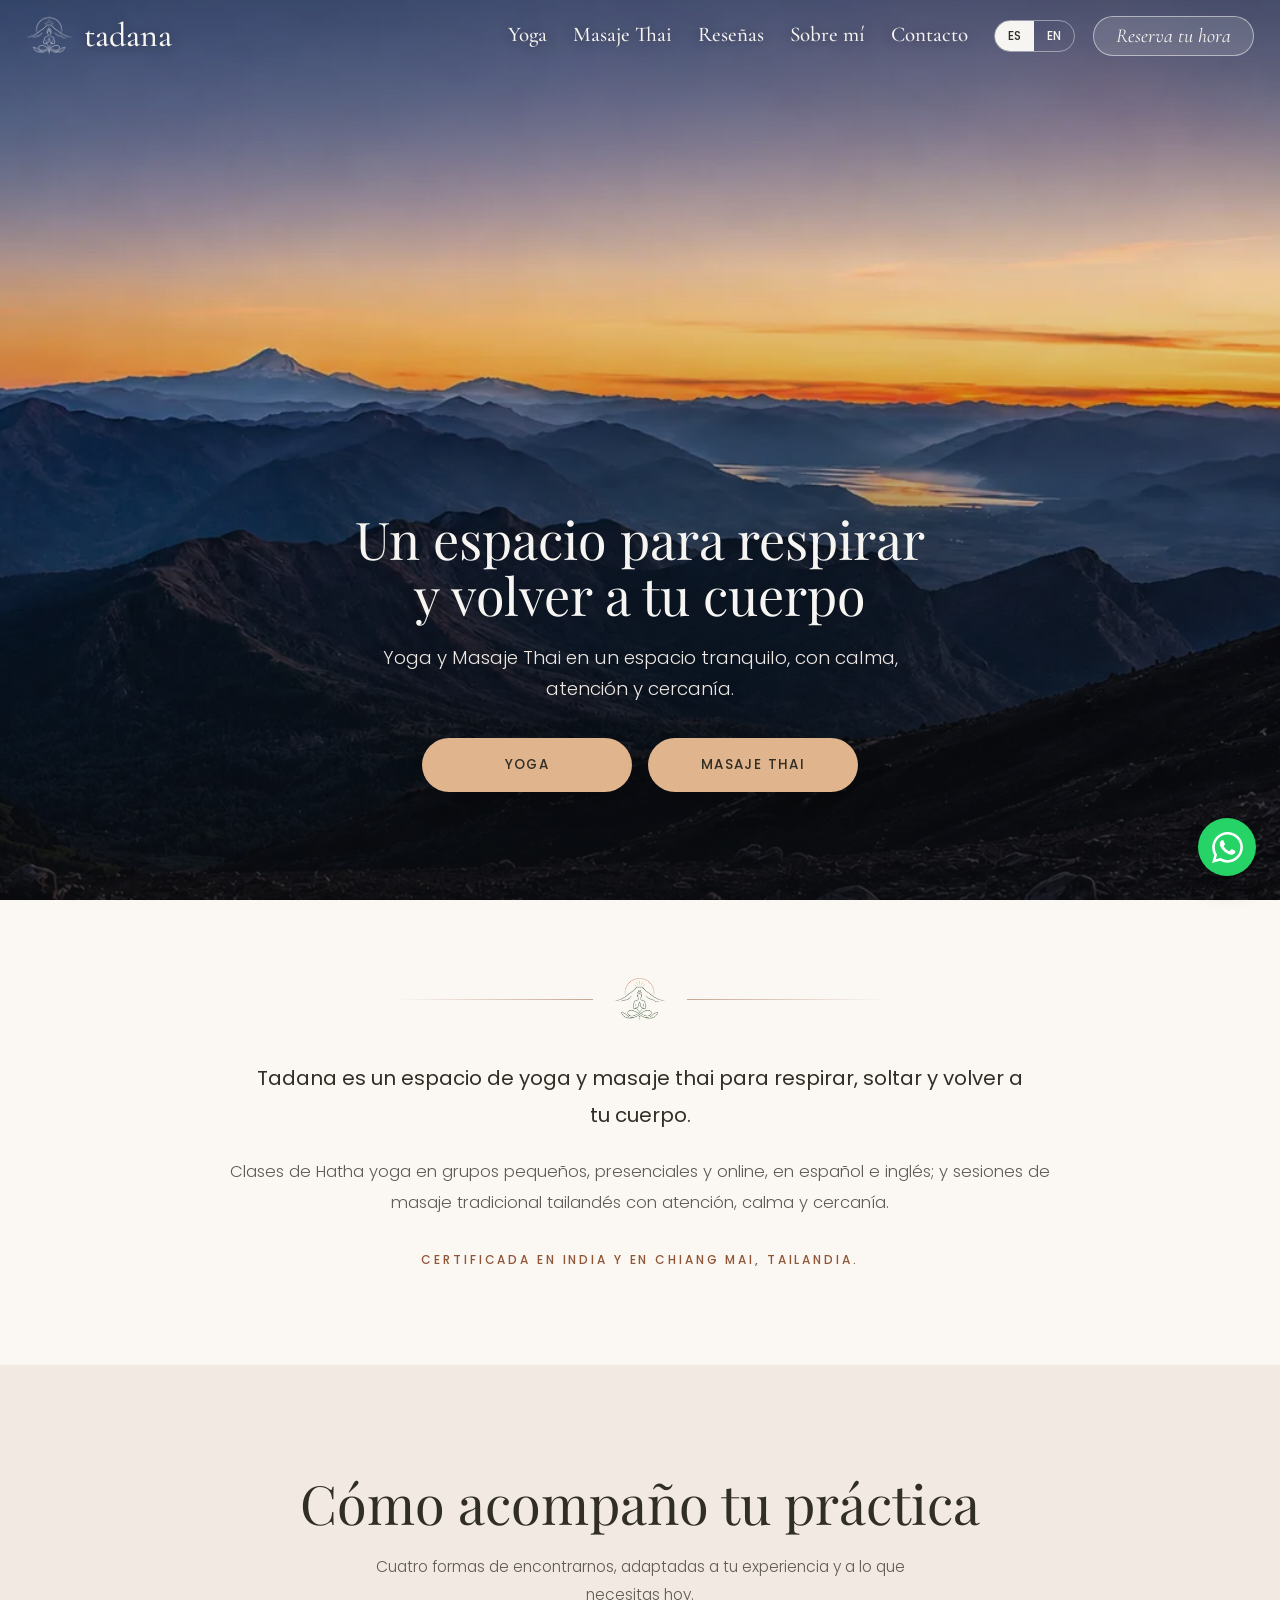
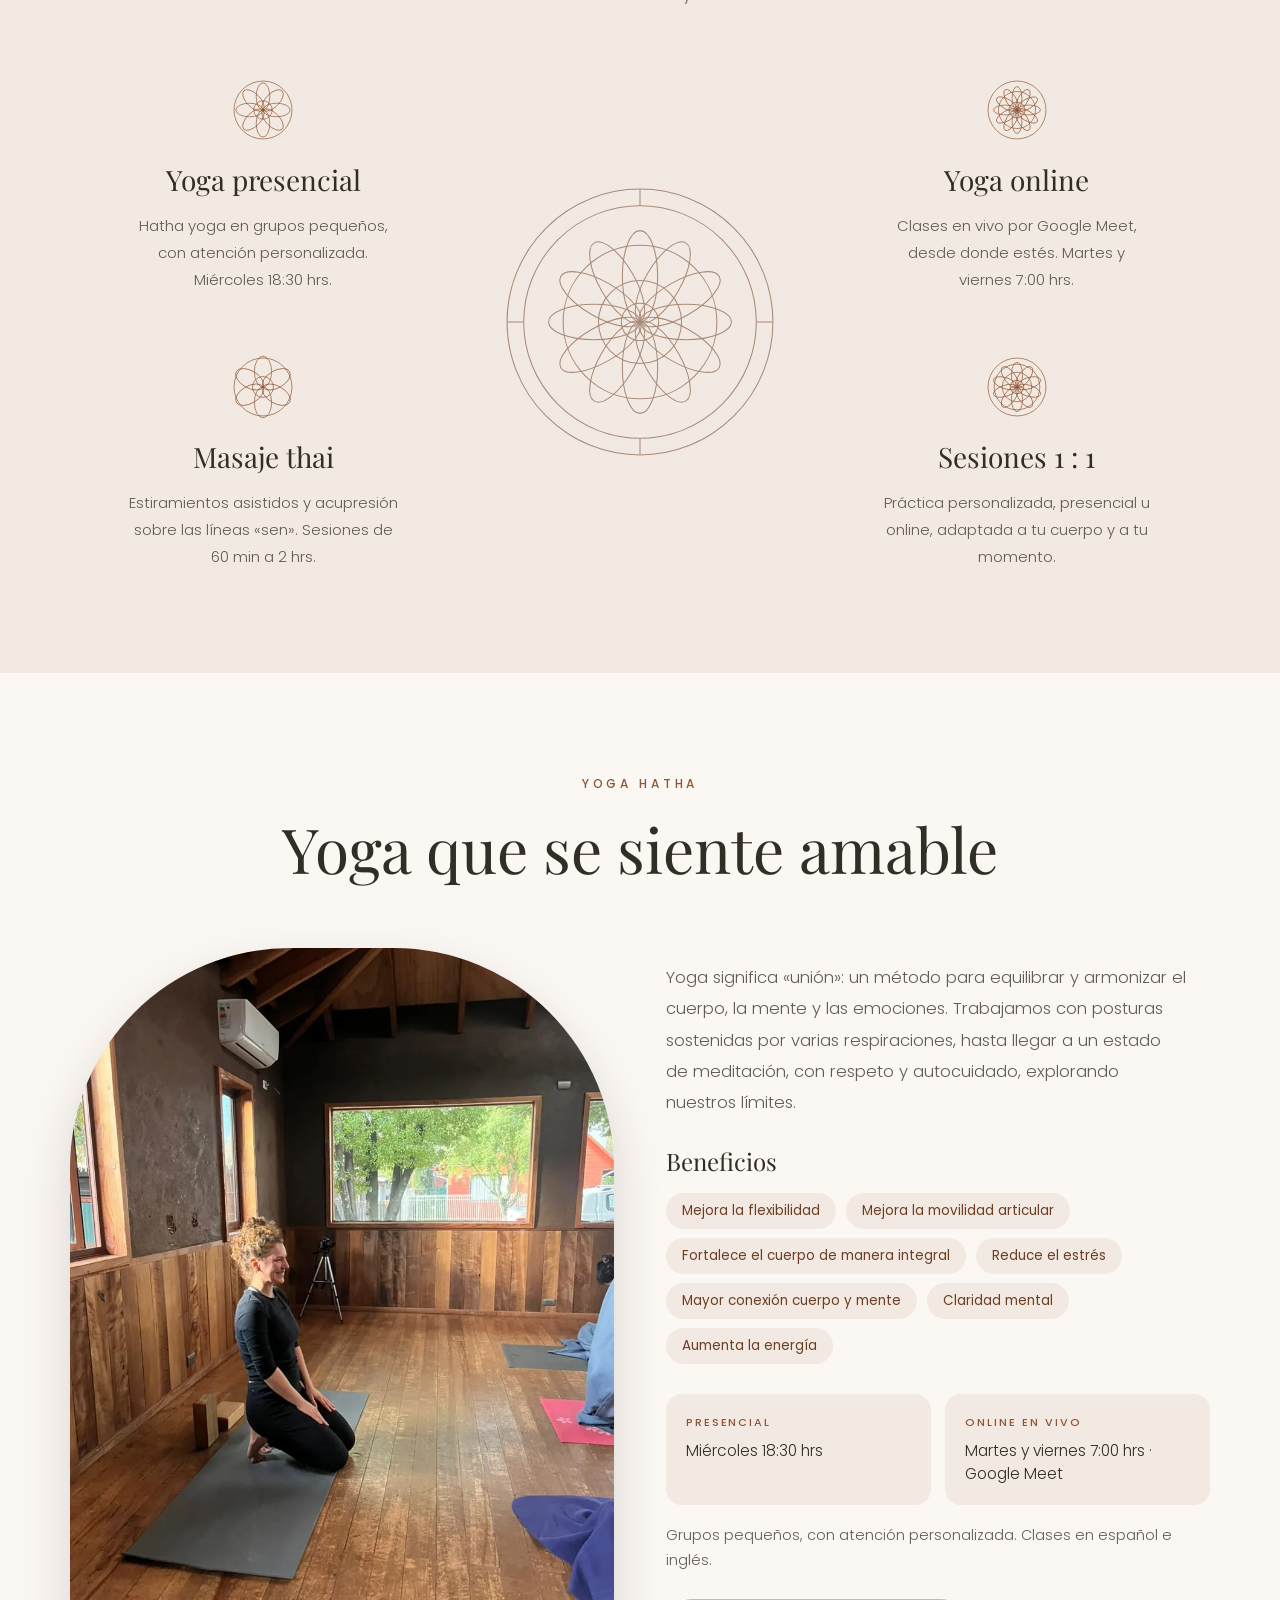
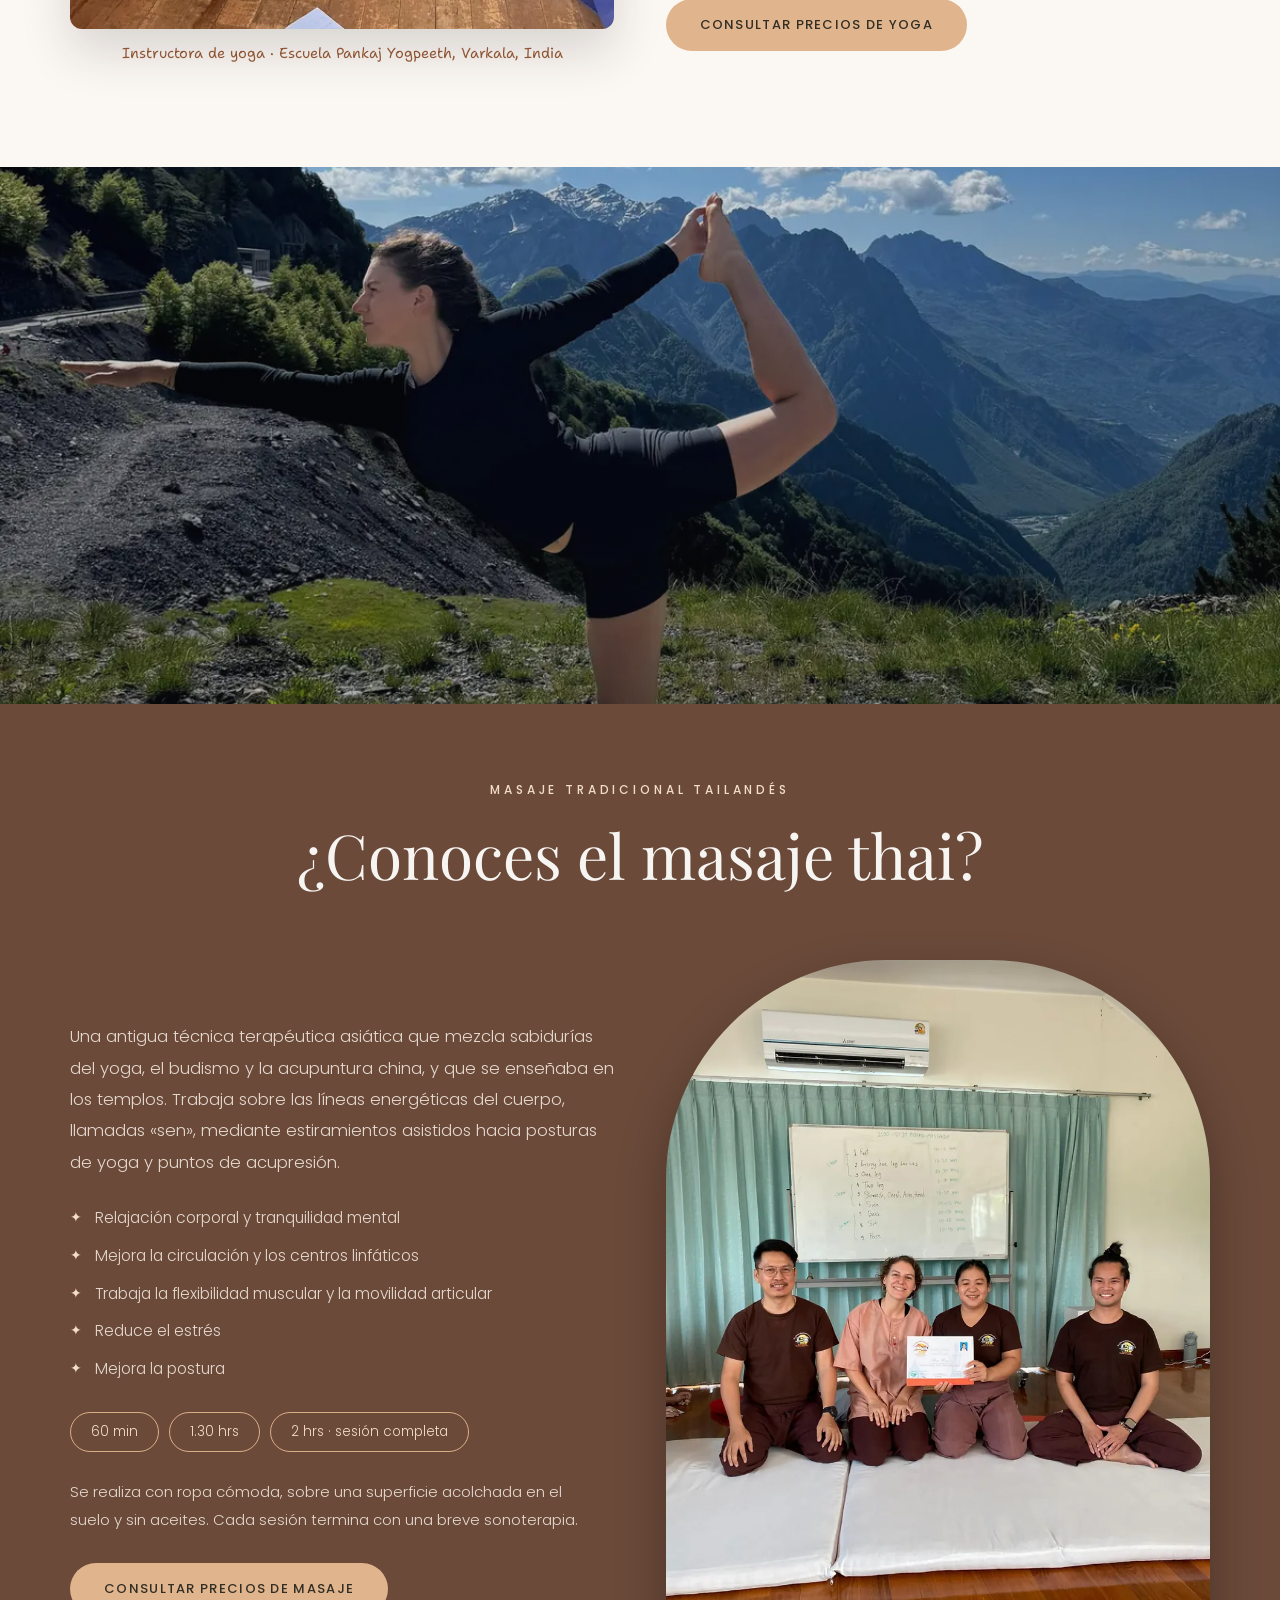
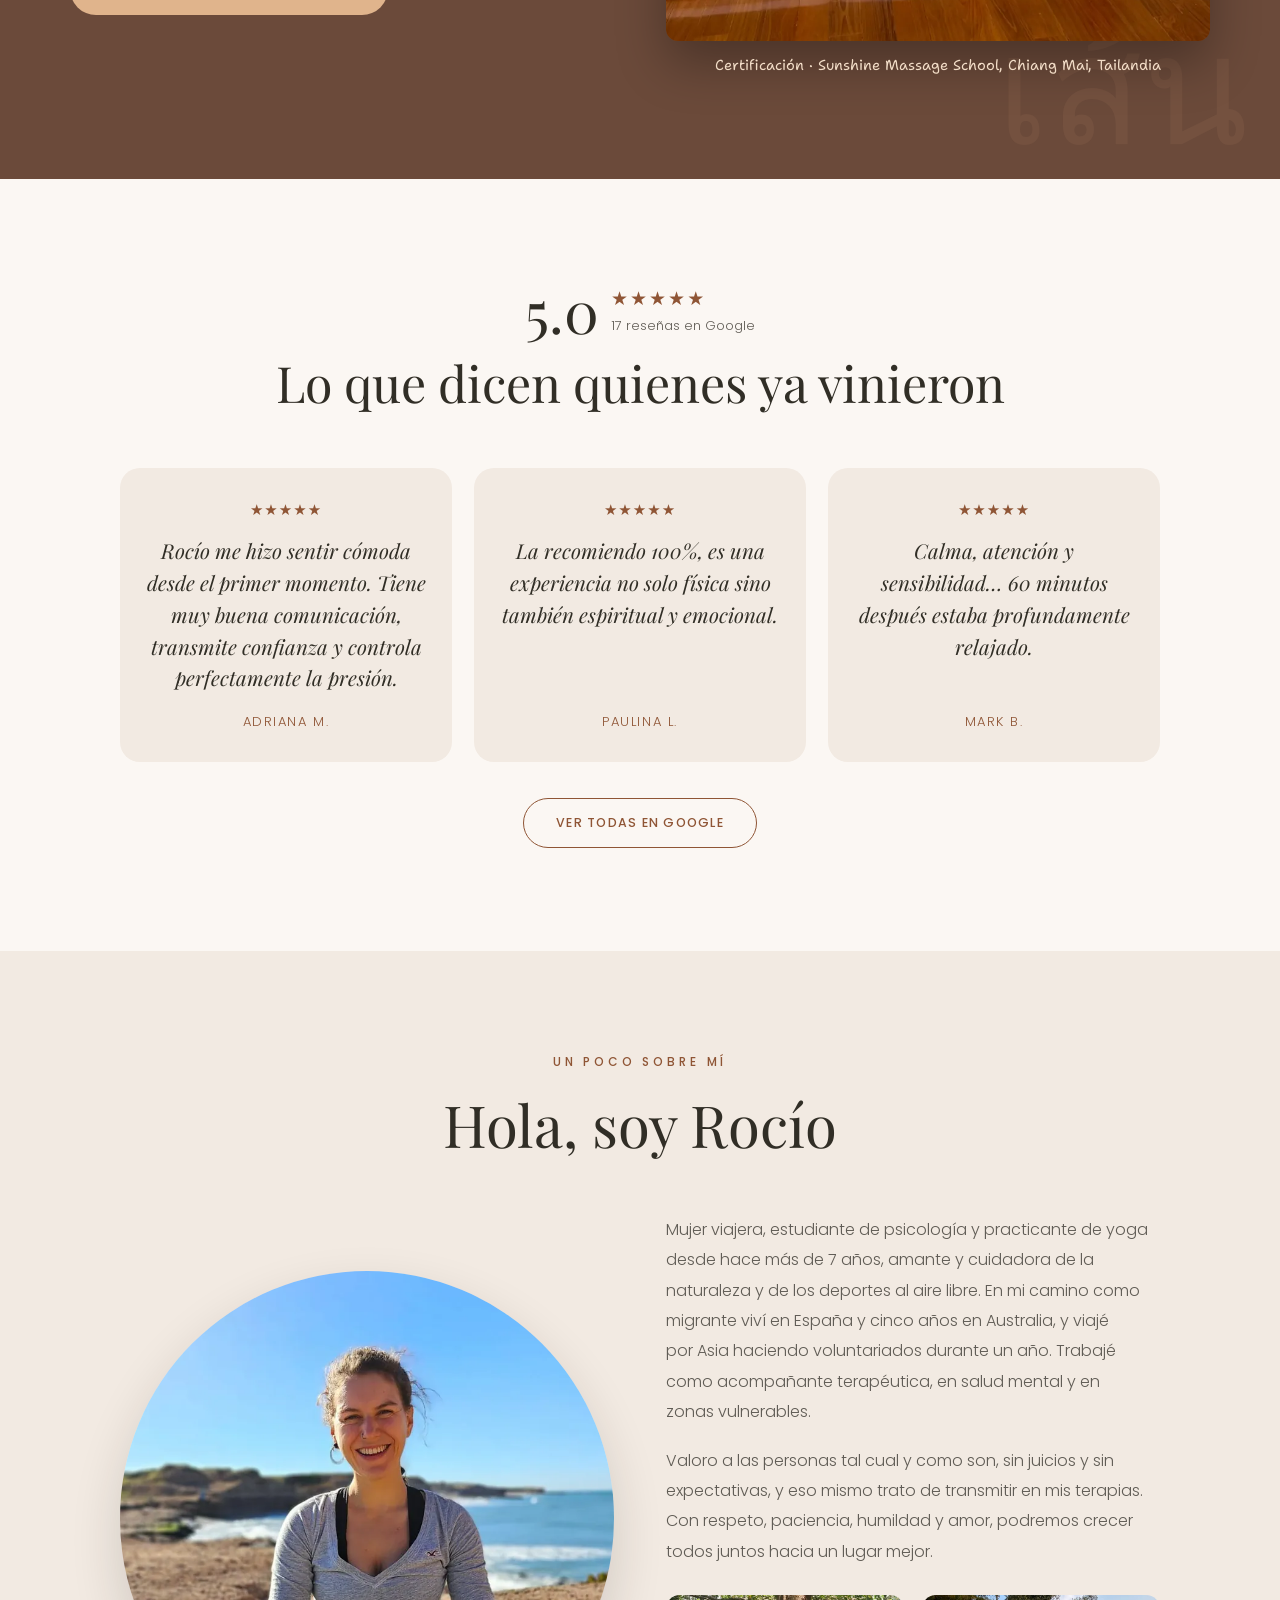
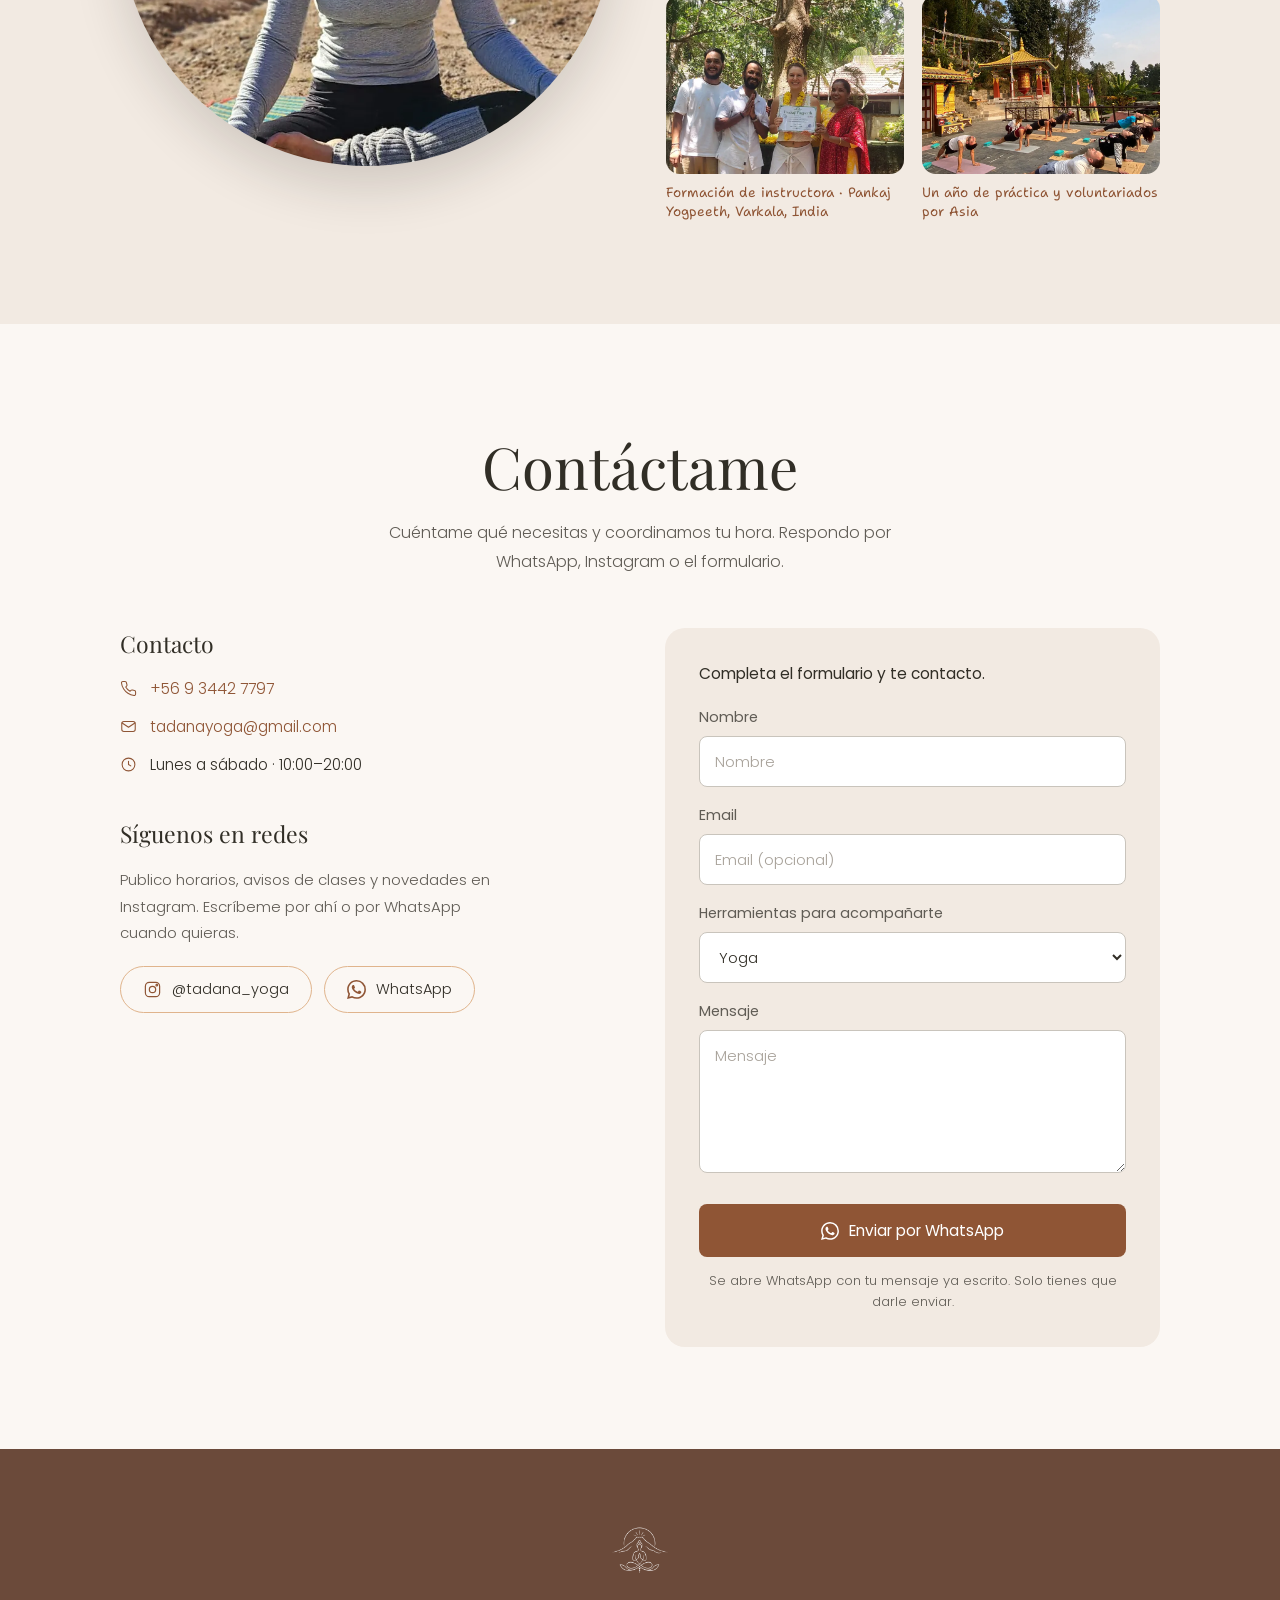
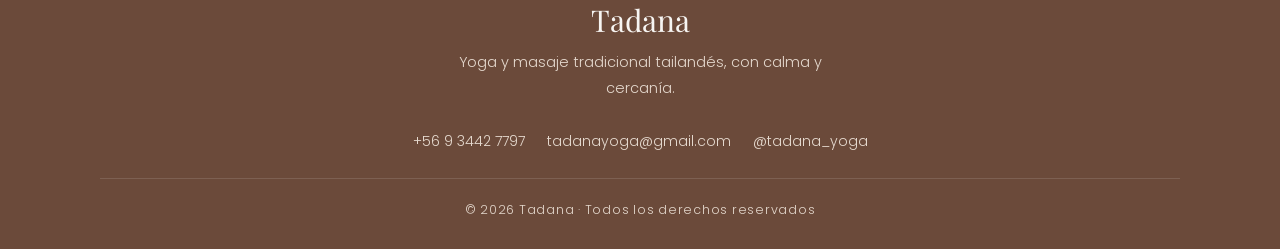
==== commit 2c943be1: "Foto del hero: version reprocesada y recorte centrado en el naranja - hero-atardecer pasa a la versi" ====
--- a/index.html
+++ b/index.html
@@ -24,11 +24,12 @@
 <link rel="apple-touch-icon" href="assets/img/apple-touch-icon.png">
 <link rel="manifest" href="site.webmanifest">
 
-<link rel="preload" as="image" href="assets/img/hero-atardecer.webp" type="image/webp" fetchpriority="high">
+<link rel="preload" as="image" href="assets/img/hero-atardecer-movil.webp" type="image/webp" media="(max-width:600px)" fetchpriority="high">
+<link rel="preload" as="image" href="assets/img/hero-atardecer.webp" type="image/webp" media="(min-width:601px)" fetchpriority="high">
 <link rel="preload" as="font" type="font/woff2" href="assets/fonts/playfair-display-400-normal-latin.woff2" crossorigin>
 <link rel="preload" as="font" type="font/woff2" href="assets/fonts/poppins-300-normal-latin.woff2" crossorigin>
-<link rel="stylesheet" href="assets/css/fonts.css?v=6">
-<link rel="stylesheet" href="assets/css/style.css?v=6">
+<link rel="stylesheet" href="assets/css/fonts.css?v=9">
+<link rel="stylesheet" href="assets/css/style.css?v=9">
 
 <script type="application/ld+json">
 {
@@ -548,6 +549,6 @@
   <svg width="31" height="31" viewBox="0 0 24 24" fill="#fff" aria-hidden="true"><path d="M17.472 14.382c-.297-.149-1.758-.867-2.03-.967-.273-.099-.471-.148-.67.15-.197.297-.767.966-.94 1.164-.173.199-.347.223-.644.075-.297-.15-1.255-.463-2.39-1.475-.883-.788-1.48-1.761-1.653-2.059-.173-.297-.018-.458.13-.606.134-.133.298-.347.446-.52.149-.174.198-.298.298-.497.099-.198.05-.372-.025-.521-.075-.149-.669-1.612-.916-2.207-.242-.579-.487-.5-.669-.51l-.57-.01c-.198 0-.52.074-.792.372-.272.297-1.04 1.016-1.04 2.479 0 1.462 1.065 2.875 1.213 3.074.149.198 2.096 3.2 5.077 4.487.709.306 1.262.489 1.694.625.712.227 1.36.195 1.872.118.571-.085 1.758-.719 2.006-1.413.247-.694.247-1.289.173-1.413-.074-.124-.272-.198-.57-.347m-5.421 7.403h-.004a9.87 9.87 0 01-5.031-1.378l-.361-.214-3.741.982.998-3.648-.235-.374a9.86 9.86 0 01-1.51-5.26c.001-5.45 4.436-9.884 9.888-9.884 2.64 0 5.122 1.03 6.988 2.898a9.825 9.825 0 012.893 6.994c-.003 5.45-4.437 9.884-9.885 9.884m8.413-18.297A11.815 11.815 0 0012.05 0C5.495 0 .16 5.335.157 11.892c0 2.096.547 4.142 1.588 5.945L.057 24l6.305-1.654a11.882 11.882 0 005.683 1.448h.005c6.554 0 11.89-5.335 11.893-11.893a11.821 11.821 0 00-3.48-8.413z"></path></svg>
 </a>
 
-<script src="assets/js/main.js?v=6" defer></script>
+<script src="assets/js/main.js?v=9" defer></script>
 </body>
 </html>
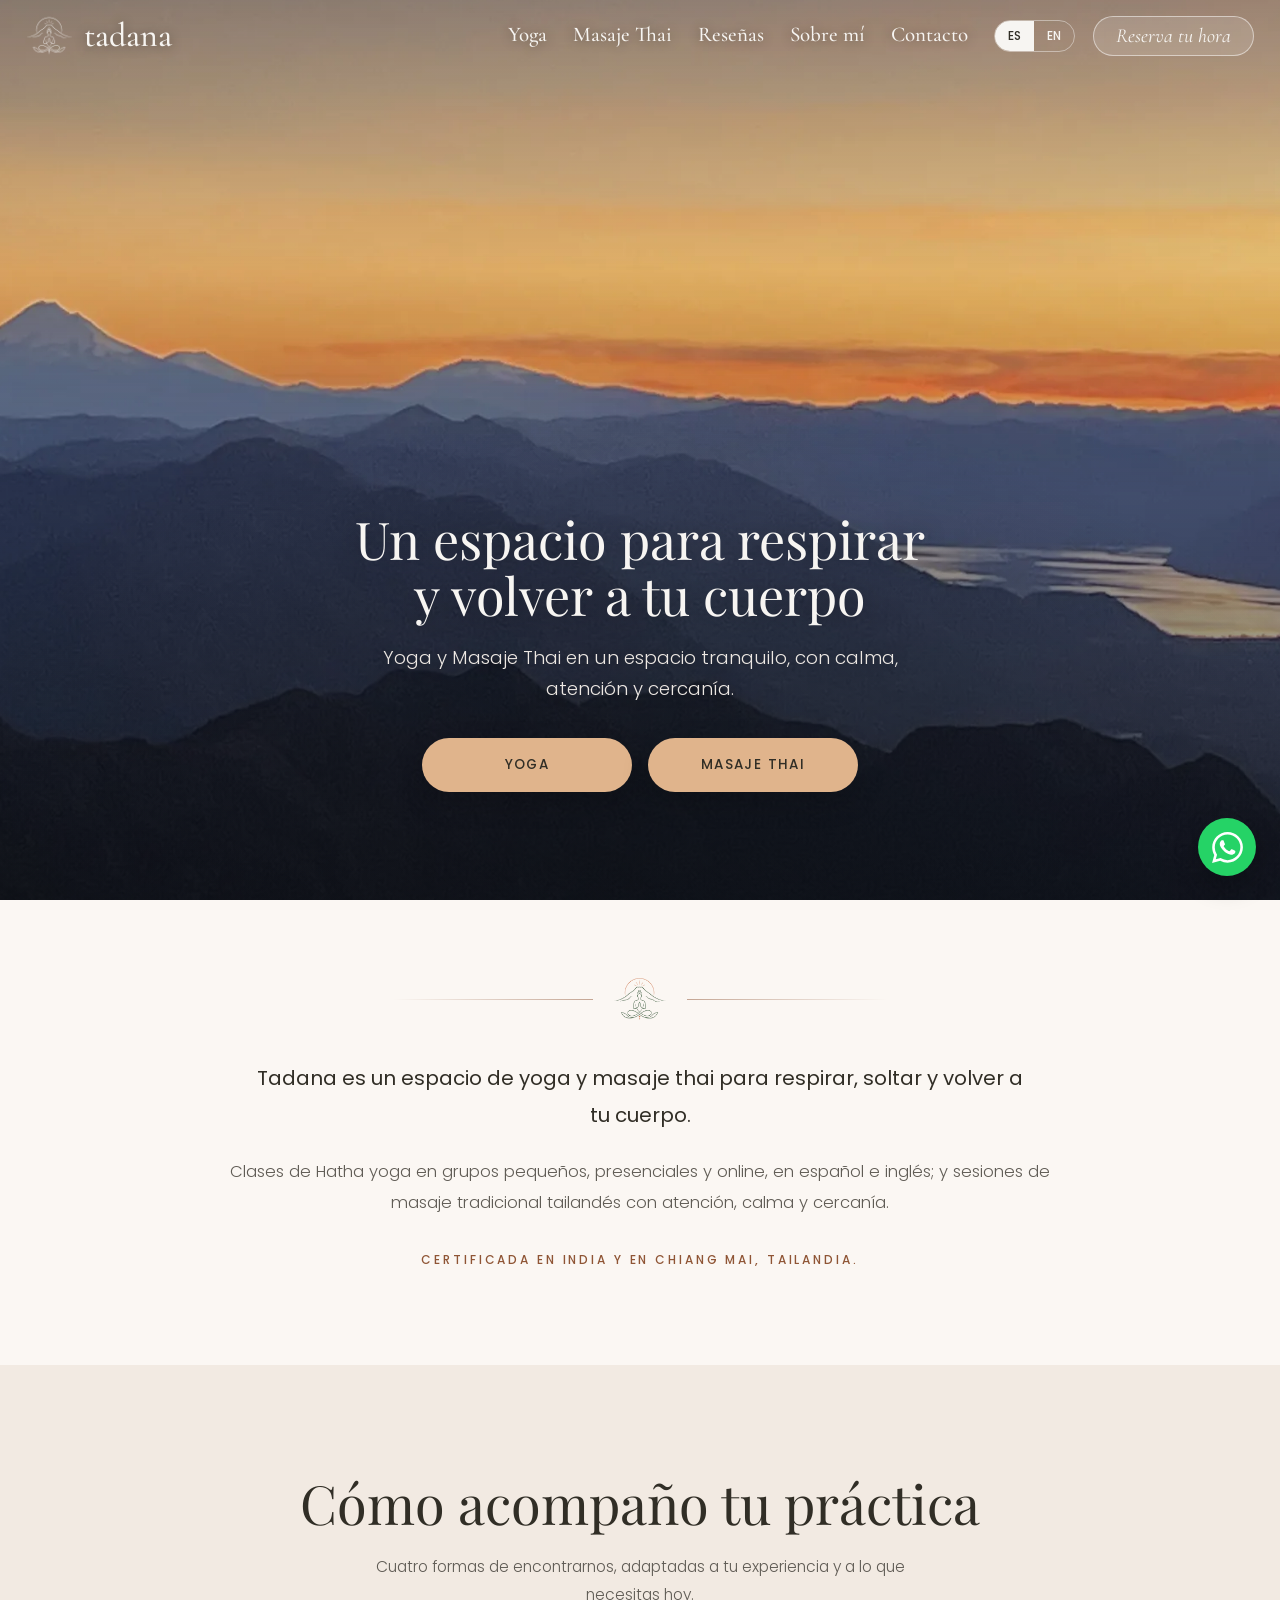
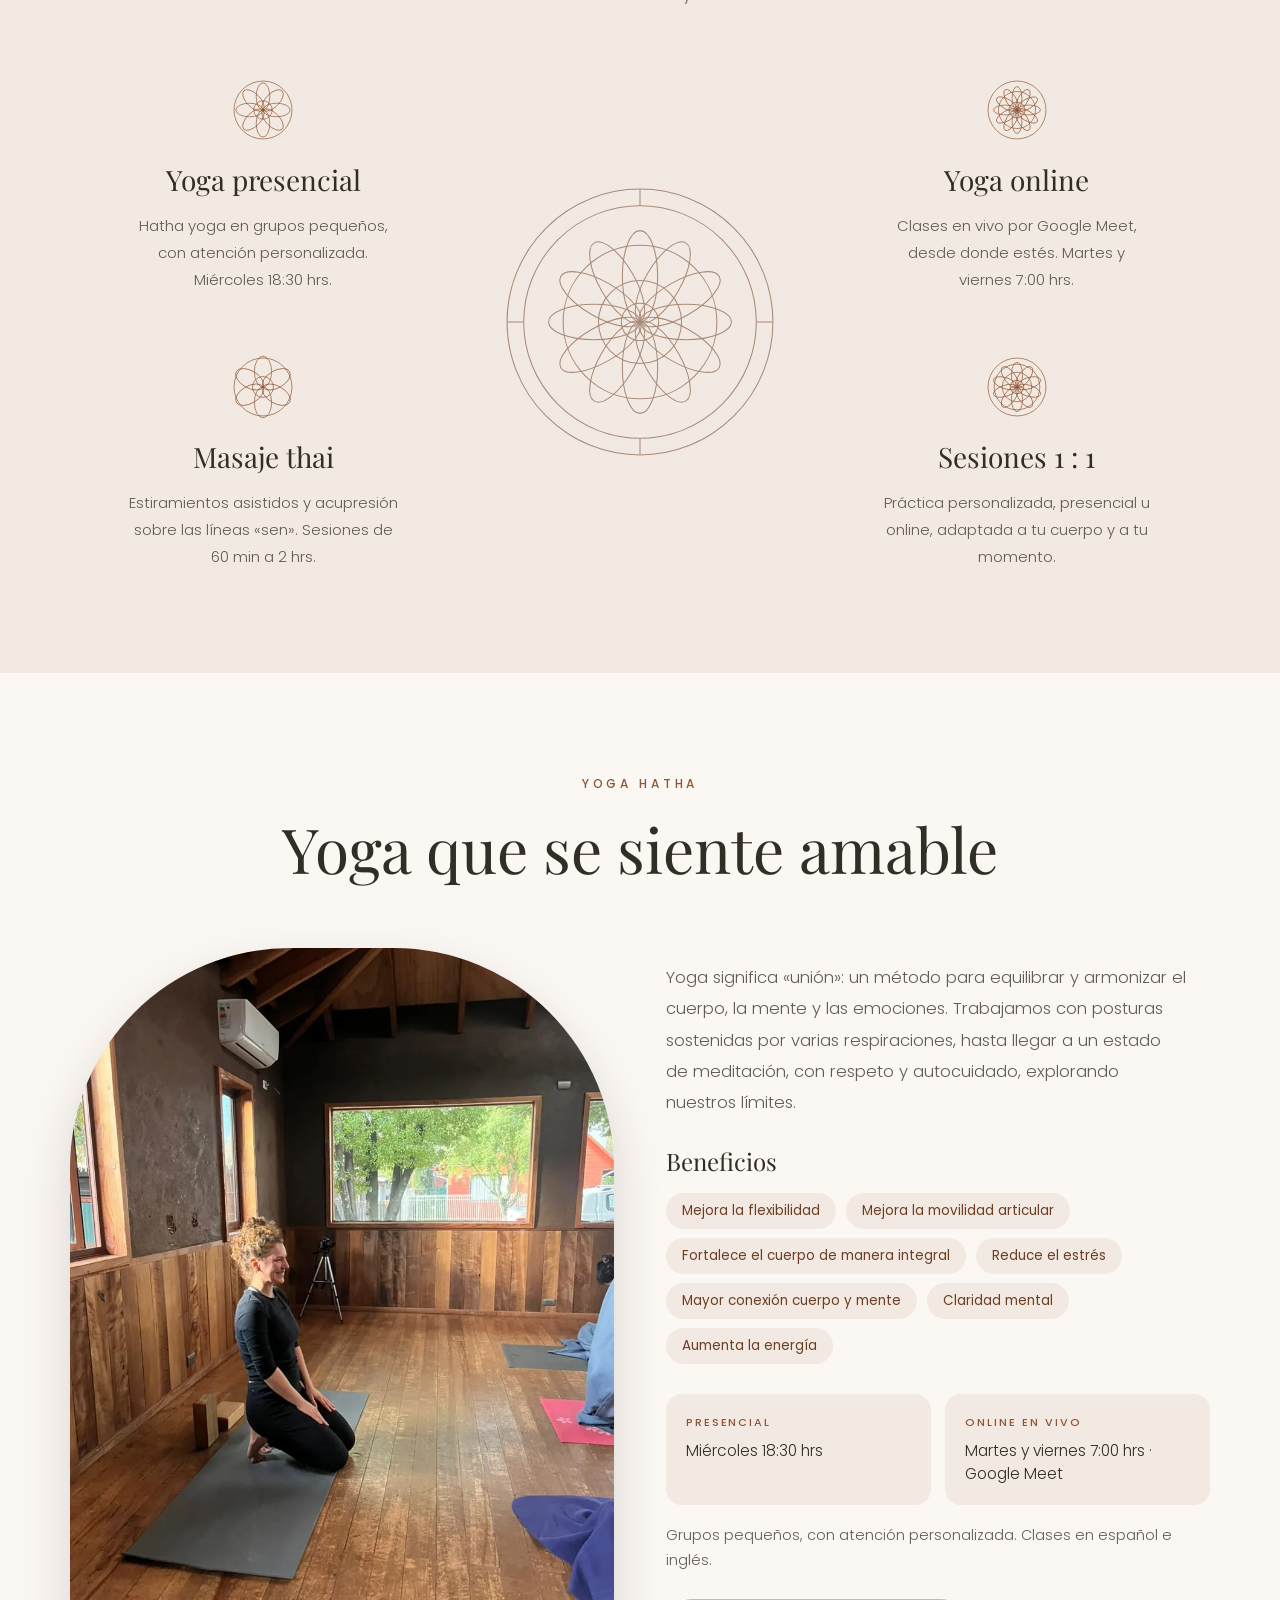
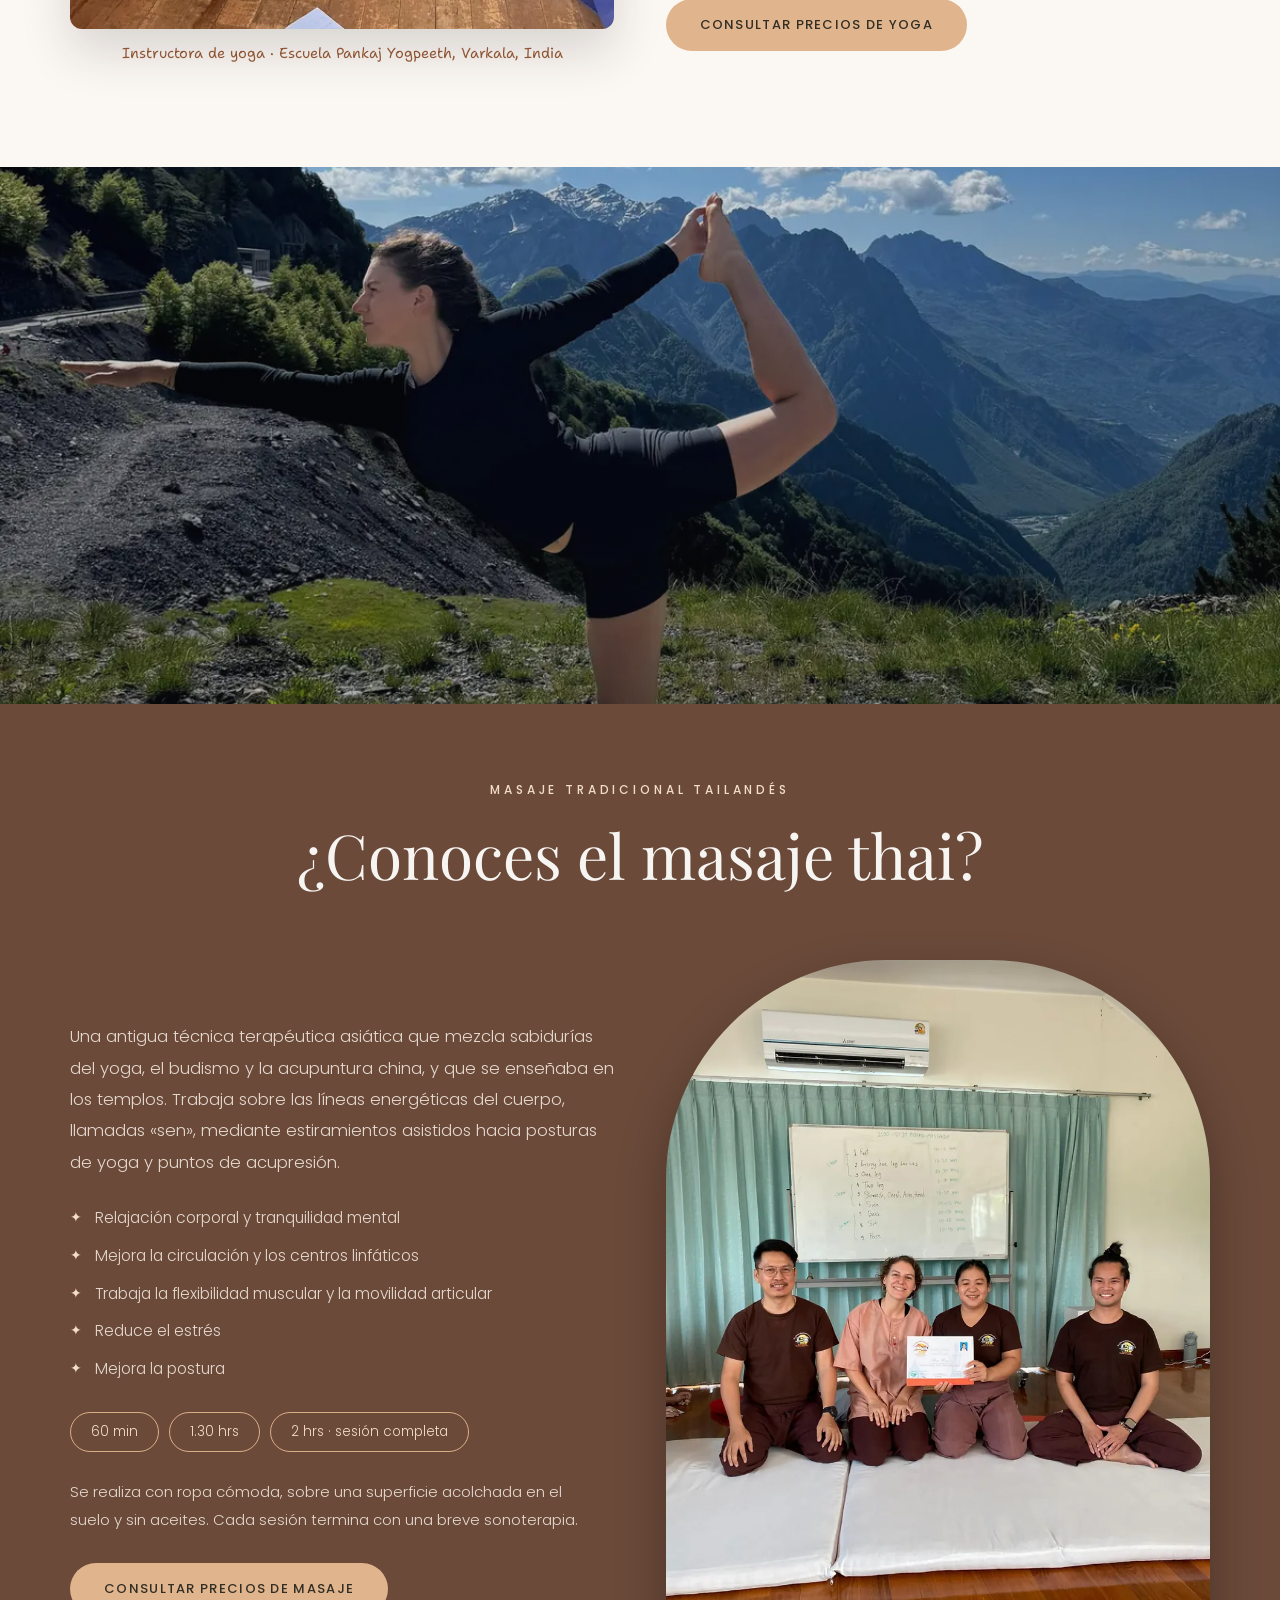
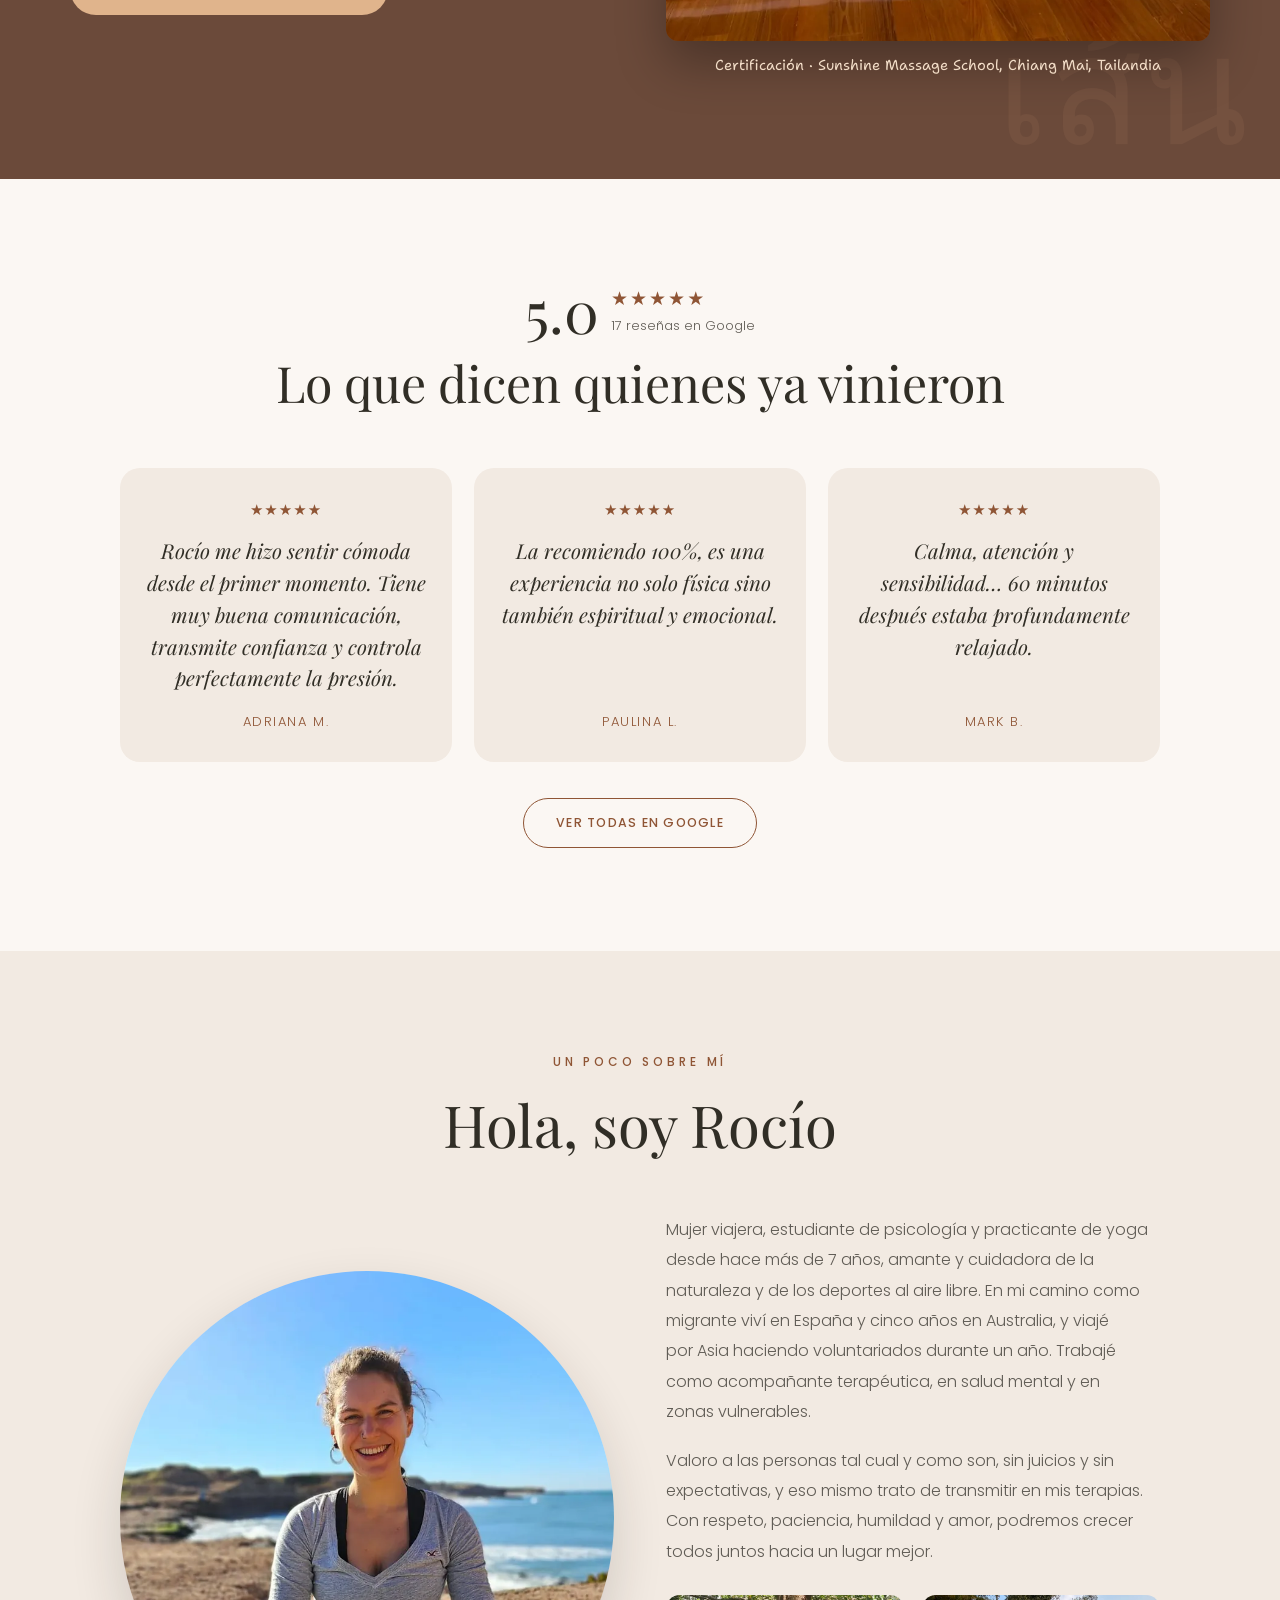
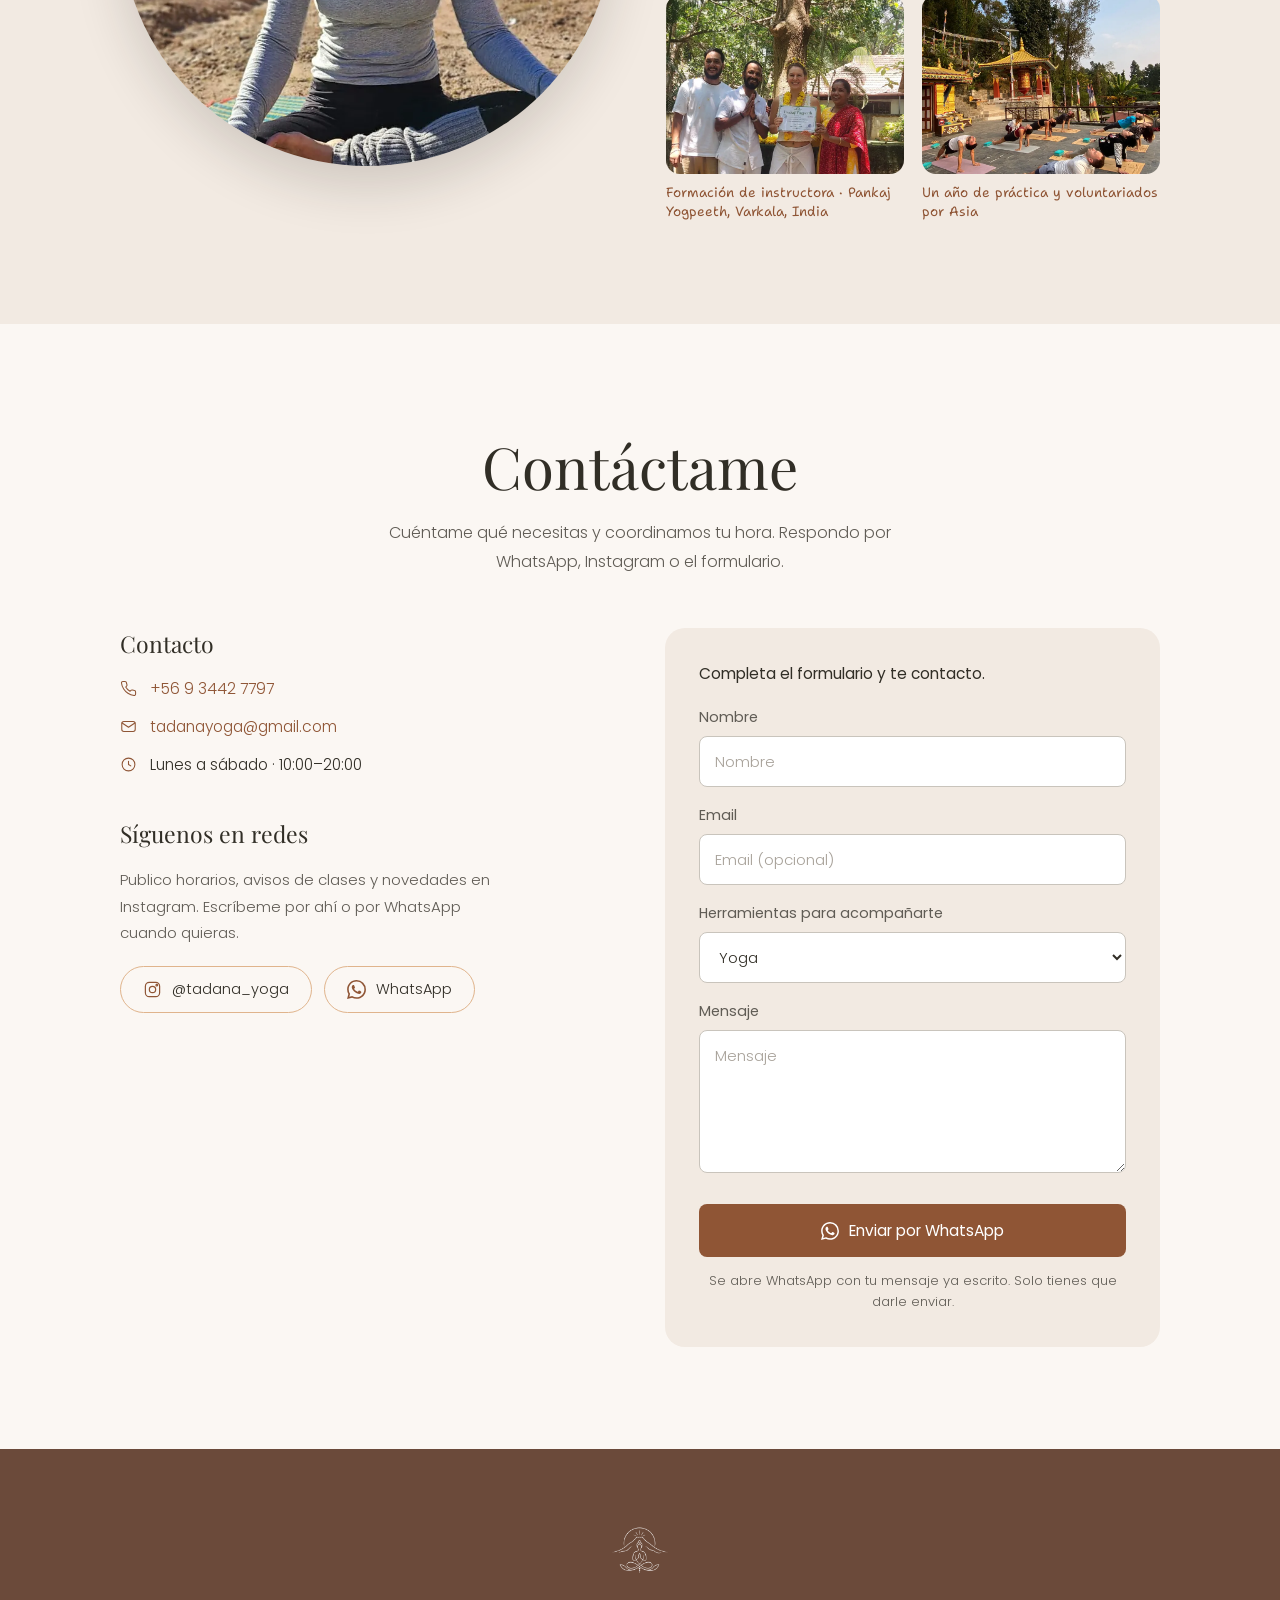
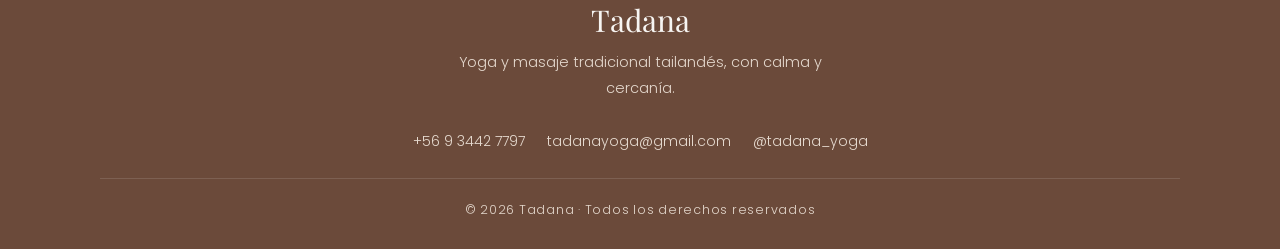
==== commit 8f0e325b: "Hero: foto original del cliente (vertical en celular, 16:9 en escritorio) Reemplaza las versiones qu" ====
--- a/index.html
+++ b/index.html
@@ -13,7 +13,7 @@
 <meta property="og:site_name" content="Tadana">
 <meta property="og:title" content="Tadana · Yoga y masaje tailandés">
 <meta property="og:description" content="Un espacio para respirar y volver a tu cuerpo. Yoga Hatha presencial y online, y masaje tradicional tailandés.">
-<meta property="og:image" content="https://tadana-web.vercel.app/assets/img/hero-atardecer.jpg">
+<meta property="og:image" content="https://tadana-web.vercel.app/assets/img/hero-atardecer-v2.jpg">
 <meta property="og:image:width" content="1672">
 <meta property="og:image:height" content="941">
 <meta property="og:locale" content="es_CL">
@@ -24,8 +24,8 @@
 <link rel="apple-touch-icon" href="assets/img/apple-touch-icon.png">
 <link rel="manifest" href="site.webmanifest">
 
-<link rel="preload" as="image" href="assets/img/hero-atardecer-movil.webp" type="image/webp" media="(max-width:600px)" fetchpriority="high">
-<link rel="preload" as="image" href="assets/img/hero-atardecer.webp" type="image/webp" media="(min-width:601px)" fetchpriority="high">
+<link rel="preload" as="image" href="assets/img/hero-atardecer-movil-v2.webp" type="image/webp" media="(max-width:600px)" fetchpriority="high">
+<link rel="preload" as="image" href="assets/img/hero-atardecer-v2.webp" type="image/webp" media="(min-width:601px)" fetchpriority="high">
 <link rel="preload" as="font" type="font/woff2" href="assets/fonts/playfair-display-400-normal-latin.woff2" crossorigin>
 <link rel="preload" as="font" type="font/woff2" href="assets/fonts/poppins-300-normal-latin.woff2" crossorigin>
 <link rel="stylesheet" href="assets/css/fonts.css?v=9">
@@ -38,7 +38,7 @@
   "name":"Tadana",
   "description":"Clases de yoga Hatha presenciales y online, y masaje tradicional tailandés.",
   "url":"https://tadana-web.vercel.app/",
-  "image":"https://tadana-web.vercel.app/assets/img/hero-atardecer.jpg",
+  "image":"https://tadana-web.vercel.app/assets/img/hero-atardecer-v2.jpg",
   "telephone":"+56934427797",
   "email":"tadanayoga@gmail.com",
   "priceRange":"$$",
@@ -113,11 +113,11 @@
 <!-- ============================ 1. HERO ============================ -->
 <section class="hero" id="inicio">
   <picture>
-    <source media="(max-width:600px)" srcset="assets/img/hero-atardecer-movil.webp" type="image/webp">
-    <source media="(max-width:600px)" srcset="assets/img/hero-atardecer-movil.jpg" type="image/jpeg">
-    <source srcset="assets/img/hero-atardecer.webp" type="image/webp">
-    <img class="hero__img" id="heroImg" src="assets/img/hero-atardecer.jpg"
-         alt="Atardecer sobre las montañas" width="1672" height="941" fetchpriority="high">
+    <source media="(max-width:600px)" srcset="assets/img/hero-atardecer-movil-v2.webp" type="image/webp">
+    <source media="(max-width:600px)" srcset="assets/img/hero-atardecer-movil-v2.jpg" type="image/jpeg">
+    <source srcset="assets/img/hero-atardecer-v2.webp" type="image/webp">
+    <img class="hero__img" id="heroImg" src="assets/img/hero-atardecer-v2.jpg"
+         alt="Atardecer sobre las montañas" width="2400" height="1350" fetchpriority="high">
   </picture>
   <div class="hero__veil"></div>
   <div class="hero__vignette"></div>
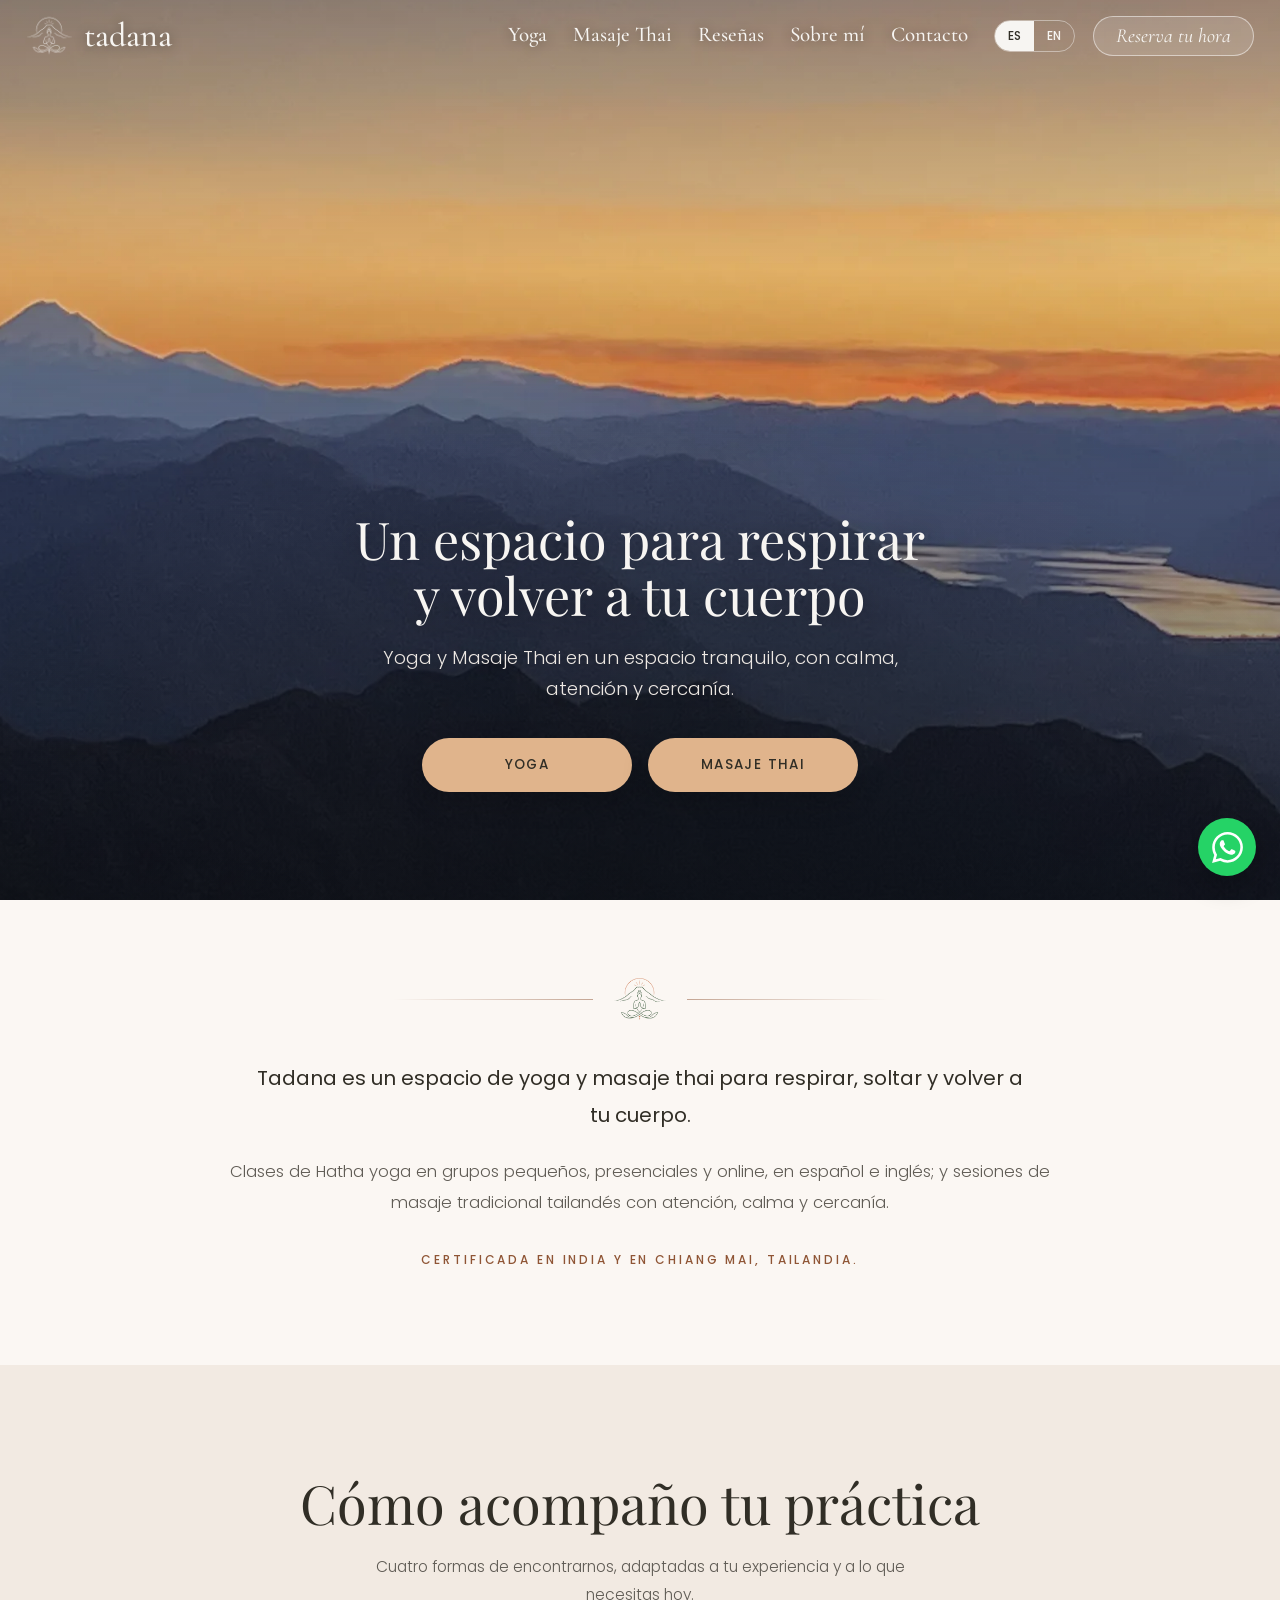
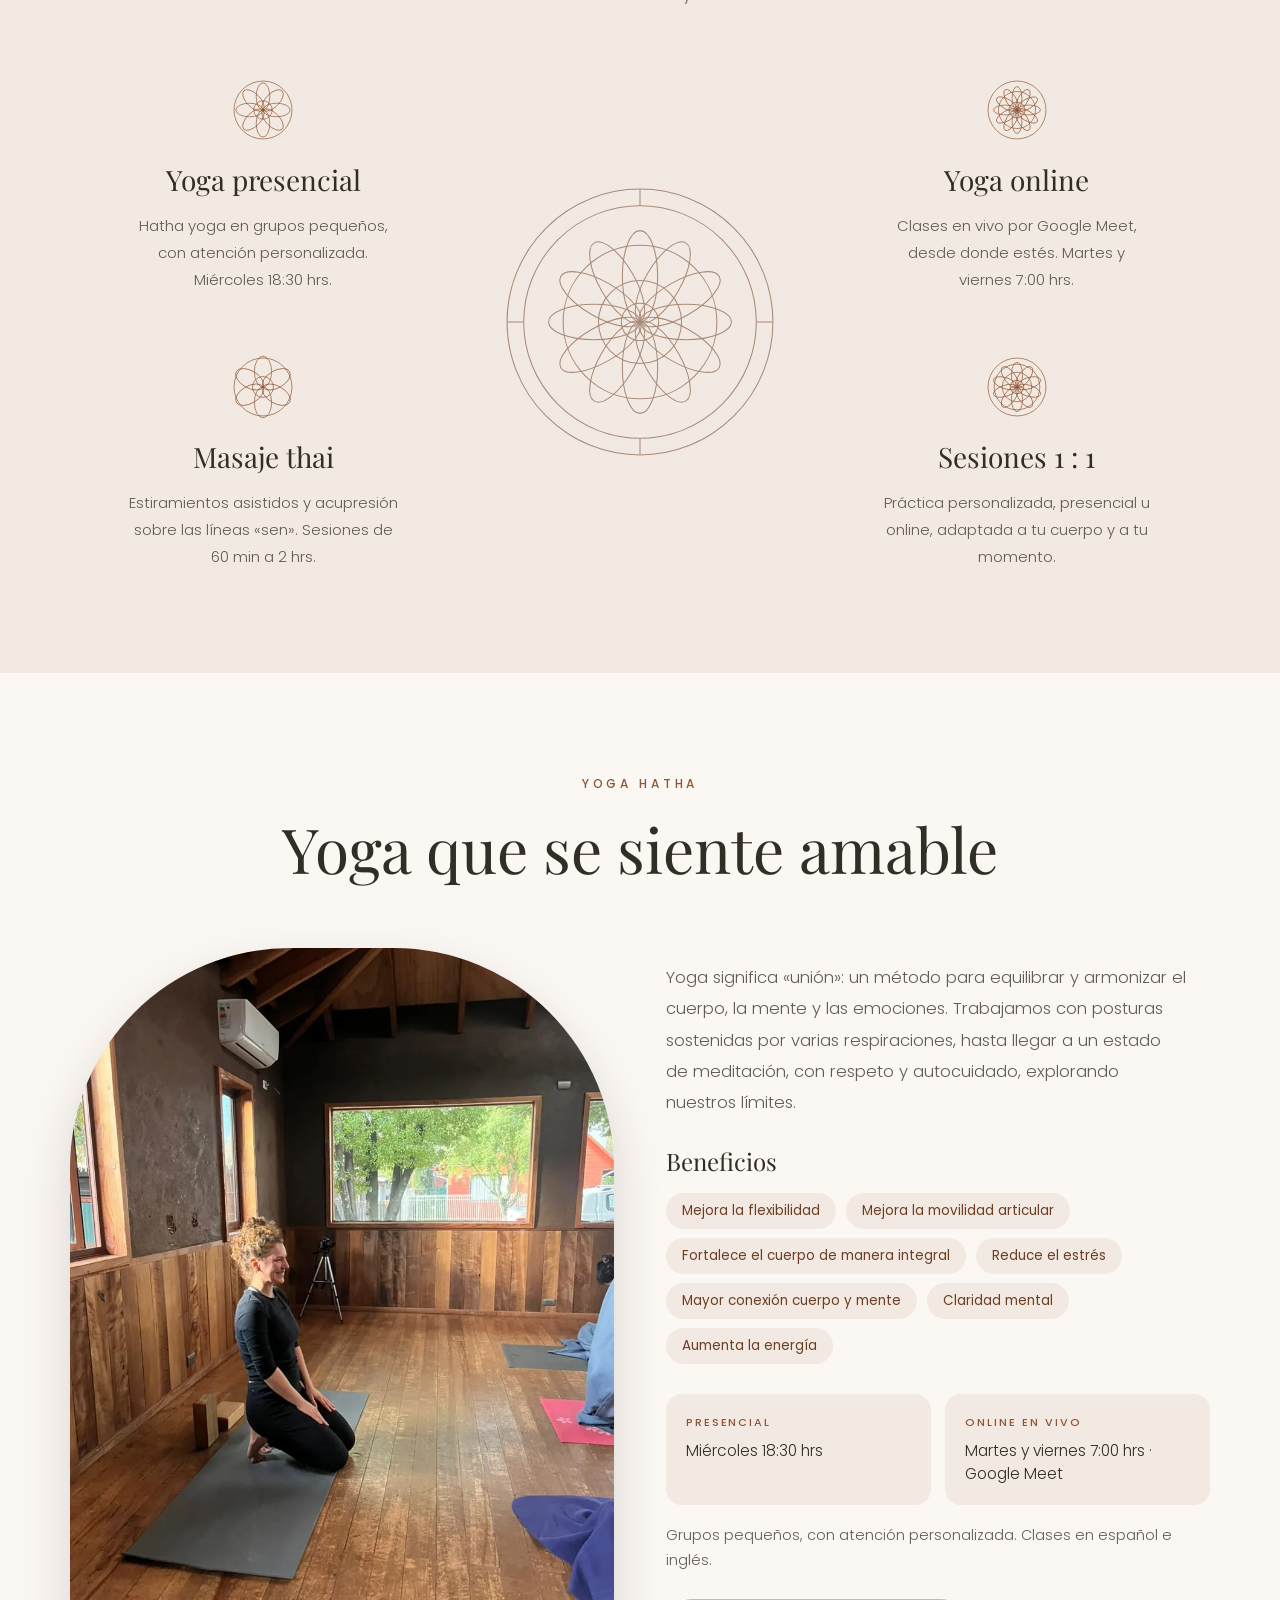
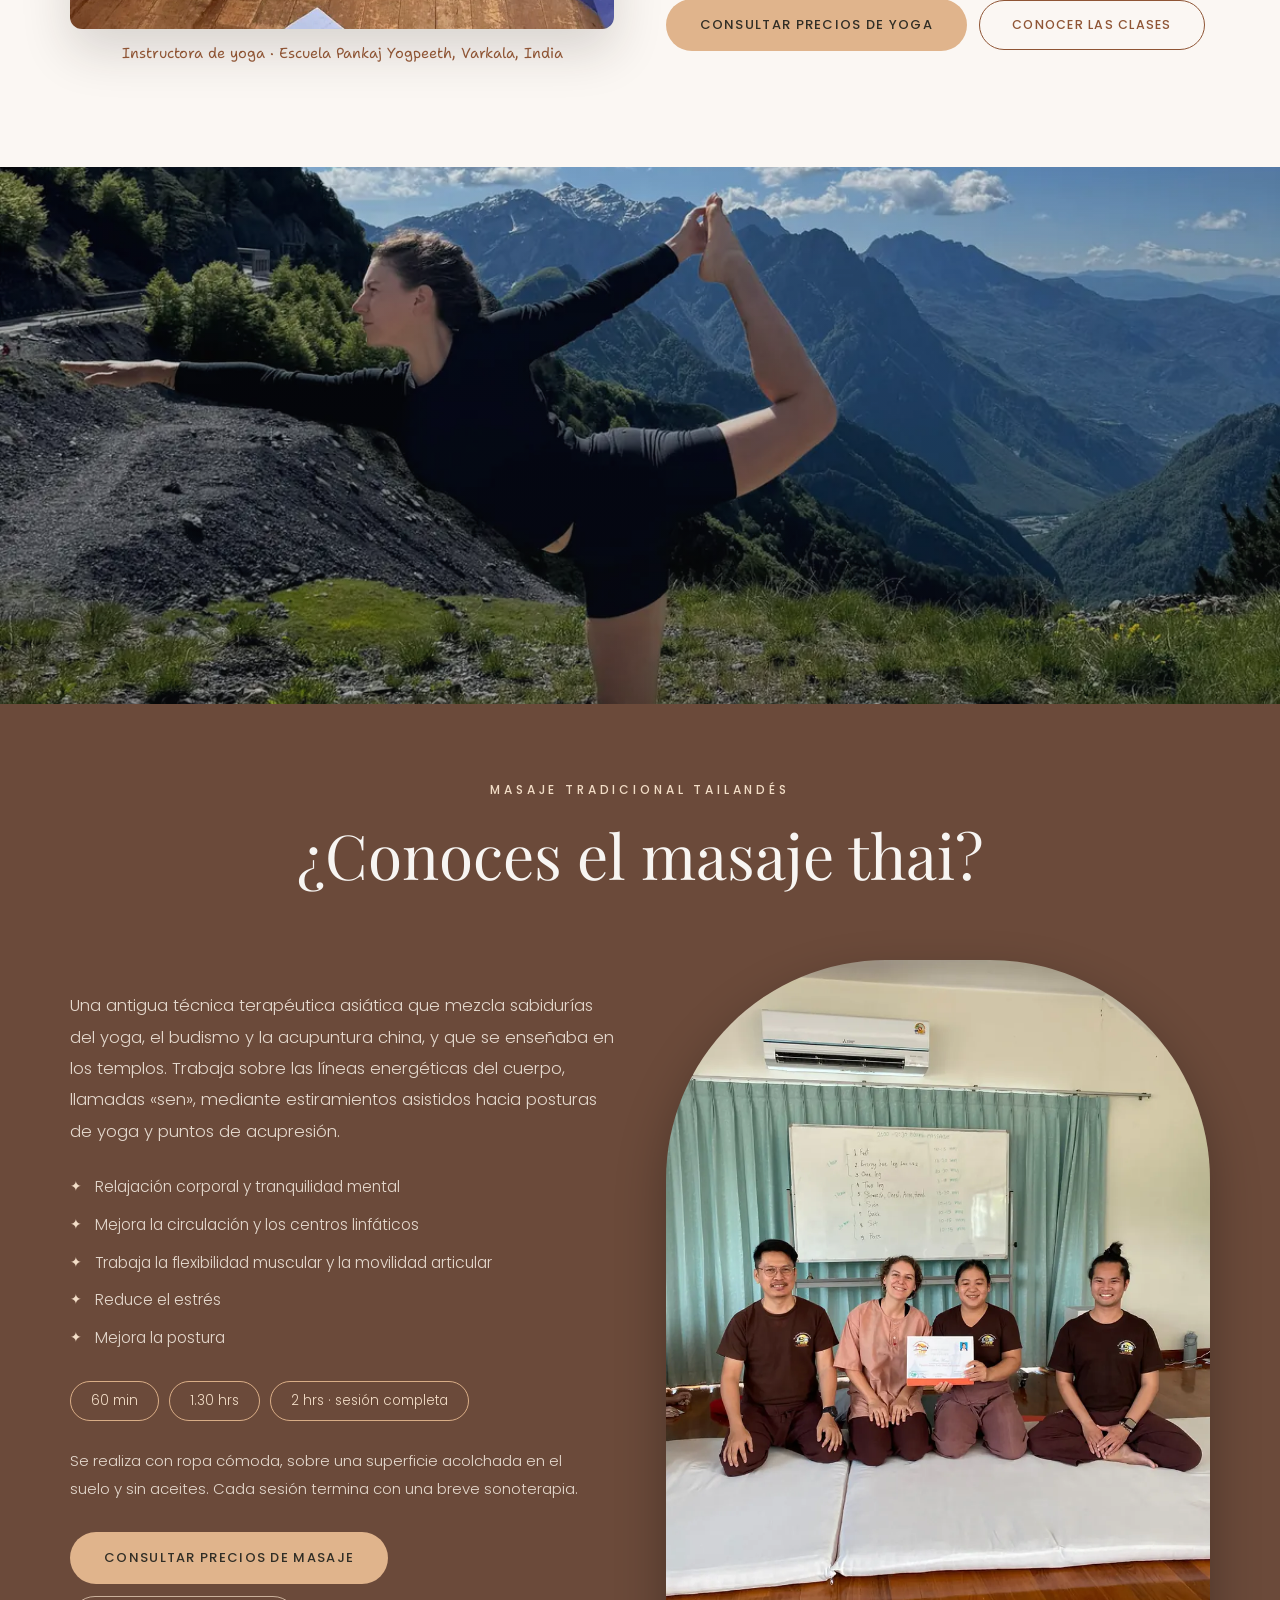
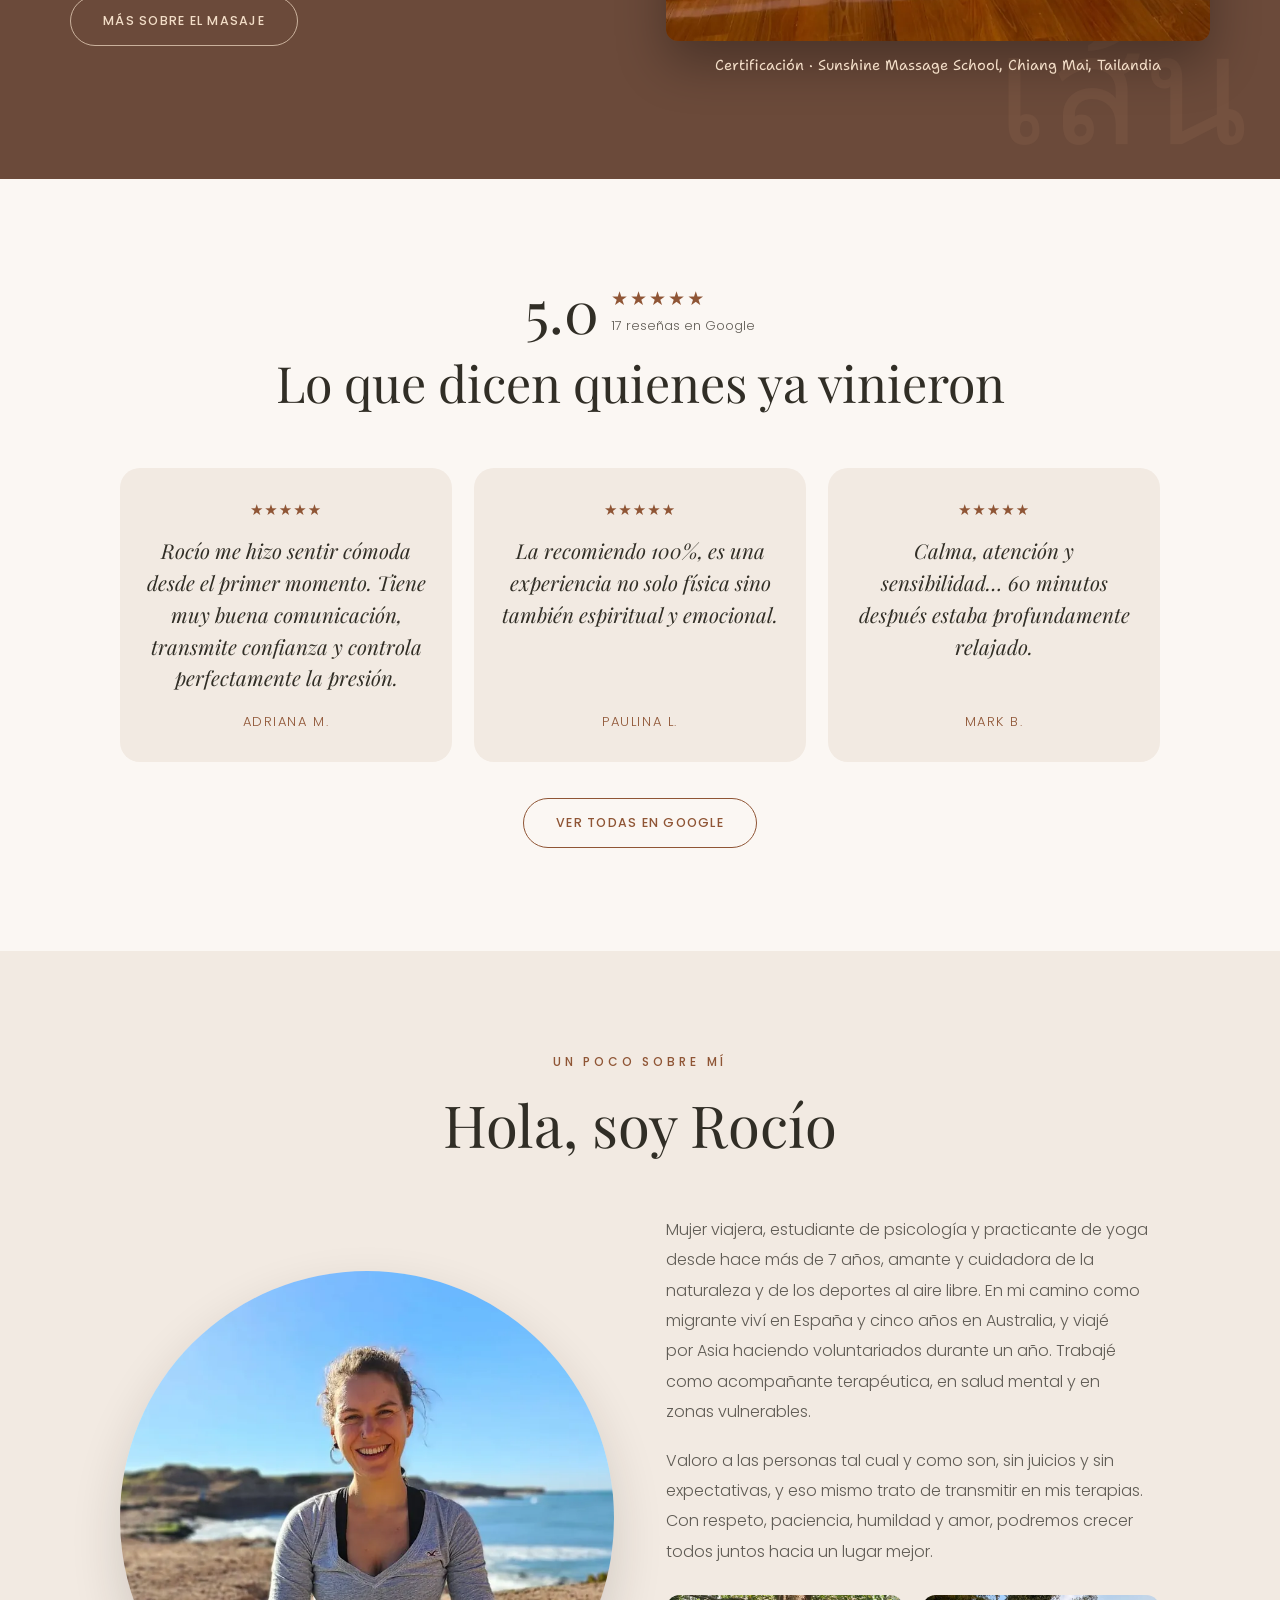
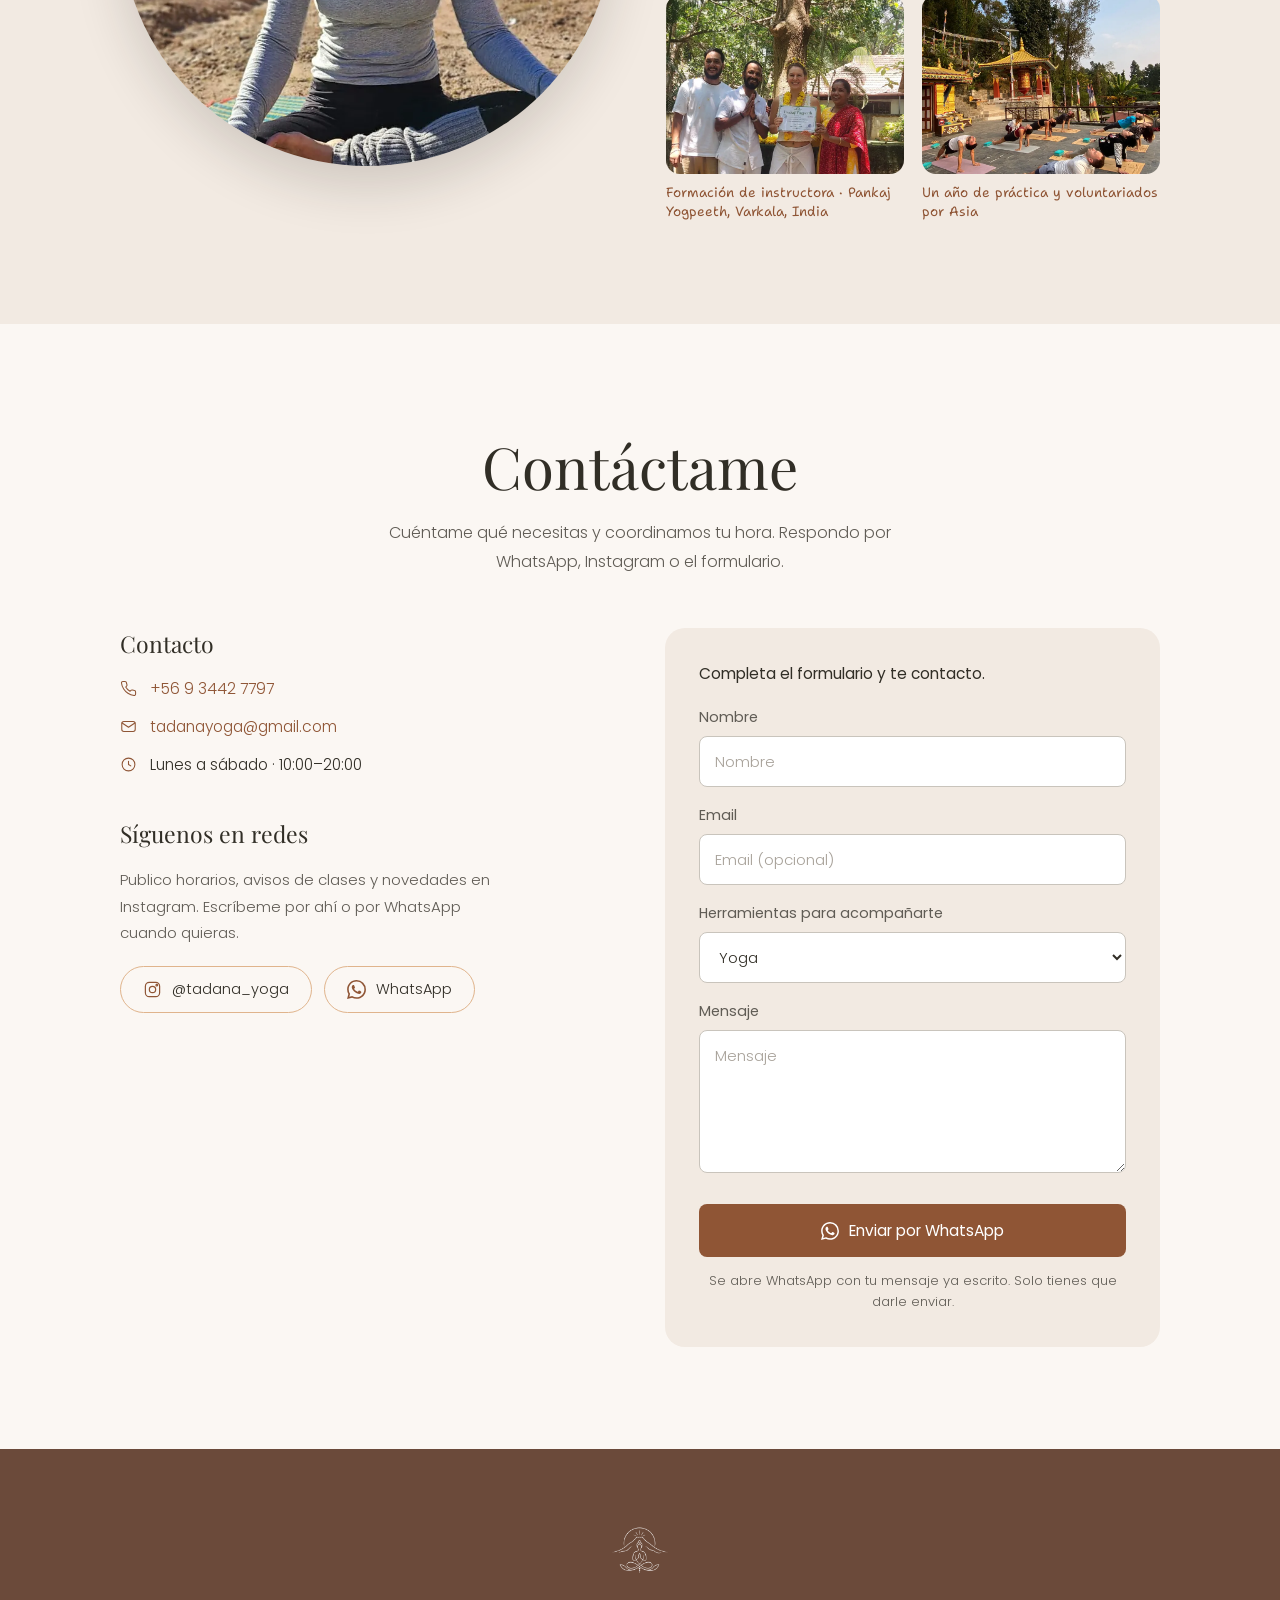
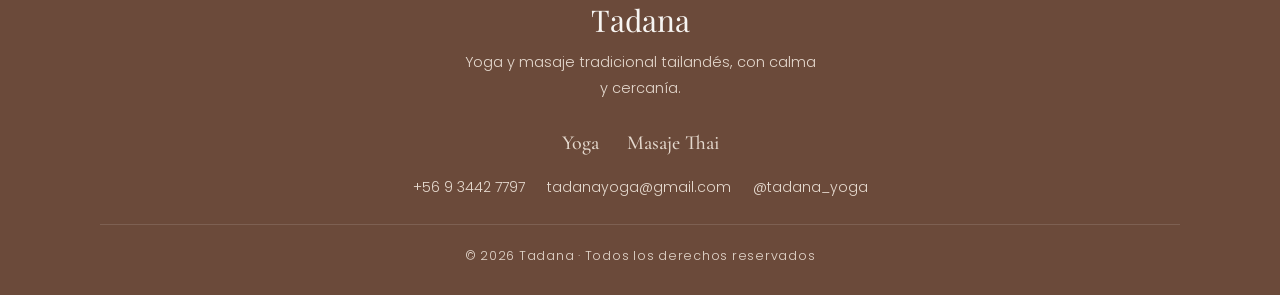
==== commit eae0f043: "Paginas de servicio: /yoga/ y /masaje-thai/ Mismo esquema que ancordverticales.cl: cada servicio con" ====
--- a/index.html
+++ b/index.html
@@ -4,18 +4,18 @@
 <meta charset="utf-8">
 <meta name="viewport" content="width=device-width, initial-scale=1">
 <title>Tadana · Yoga y masaje tailandés</title>
-<meta name="description" content="Tadana: clases de yoga Hatha presenciales y online, y masaje tradicional tailandés con Rocío. Reserva tu hora.">
+<meta name="description" content="Tadana: clases de yoga Hatha presenciales y online, y masaje tradicional tailandés con Rocío. Reserva tu hora." data-i18n-attr="content:meta.home">
 <meta name="theme-color" content="#6b4a3a">
-<link rel="canonical" href="https://tadana-web.vercel.app/">
+<link rel="canonical" href="https://tadana.cl/">
 
 <meta property="og:type" content="website">
-<meta property="og:url" content="https://tadana-web.vercel.app/">
+<meta property="og:url" content="https://tadana.cl/">
 <meta property="og:site_name" content="Tadana">
 <meta property="og:title" content="Tadana · Yoga y masaje tailandés">
 <meta property="og:description" content="Un espacio para respirar y volver a tu cuerpo. Yoga Hatha presencial y online, y masaje tradicional tailandés.">
-<meta property="og:image" content="https://tadana-web.vercel.app/assets/img/hero-atardecer-v2.jpg">
-<meta property="og:image:width" content="1672">
-<meta property="og:image:height" content="941">
+<meta property="og:image" content="https://tadana.cl/assets/img/hero-atardecer-v2.jpg">
+<meta property="og:image:width" content="2400">
+<meta property="og:image:height" content="1350">
 <meta property="og:locale" content="es_CL">
 <meta name="twitter:card" content="summary_large_image">
 
@@ -29,7 +29,7 @@
 <link rel="preload" as="font" type="font/woff2" href="assets/fonts/playfair-display-400-normal-latin.woff2" crossorigin>
 <link rel="preload" as="font" type="font/woff2" href="assets/fonts/poppins-300-normal-latin.woff2" crossorigin>
 <link rel="stylesheet" href="assets/css/fonts.css?v=9">
-<link rel="stylesheet" href="assets/css/style.css?v=9">
+<link rel="stylesheet" href="assets/css/style.css?v=10">
 
 <script type="application/ld+json">
 {
@@ -37,8 +37,8 @@
   "@type":"HealthAndBeautyBusiness",
   "name":"Tadana",
   "description":"Clases de yoga Hatha presenciales y online, y masaje tradicional tailandés.",
-  "url":"https://tadana-web.vercel.app/",
-  "image":"https://tadana-web.vercel.app/assets/img/hero-atardecer-v2.jpg",
+  "url":"https://tadana.cl/",
+  "image":"https://tadana.cl/assets/img/hero-atardecer-v2.jpg",
   "telephone":"+56934427797",
   "email":"tadanayoga@gmail.com",
   "priceRange":"$$",
@@ -49,8 +49,8 @@
     "opens":"10:00","closes":"20:00"
   }],
   "makesOffer":[
-    {"@type":"Offer","itemOffered":{"@type":"Service","name":"Clases de yoga Hatha"}},
-    {"@type":"Offer","itemOffered":{"@type":"Service","name":"Masaje tradicional tailandés"}}
+    {"@type":"Offer","itemOffered":{"@type":"Service","name":"Clases de yoga Hatha","url":"https://tadana.cl/yoga/"}},
+    {"@type":"Offer","itemOffered":{"@type":"Service","name":"Masaje tradicional tailandés","url":"https://tadana.cl/masaje-thai/"}}
   ]
 }
 </script>
@@ -69,8 +69,8 @@
     </a>
 
     <nav class="nav" aria-label="Principal">
-      <a class="nav__link" href="#yoga" data-i18n="nav.yoga">Yoga</a>
-      <a class="nav__link" href="#masaje" data-i18n="nav.masaje">Masaje Thai</a>
+      <a class="nav__link" href="/yoga/" data-i18n="nav.yoga">Yoga</a>
+      <a class="nav__link" href="/masaje-thai/" data-i18n="nav.masaje">Masaje Thai</a>
       <a class="nav__link" href="#resenas" data-i18n="nav.resenas">Reseñas</a>
       <a class="nav__link" href="#sobre" data-i18n="nav.sobre">Sobre mí</a>
       <a class="nav__link" href="#contacto" data-i18n="nav.contacto">Contacto</a>
@@ -94,8 +94,8 @@
   </div>
 
   <div class="menu" id="menu" hidden>
-    <a class="menu__link" href="#yoga" data-i18n="nav.yoga">Yoga</a>
-    <a class="menu__link" href="#masaje" data-i18n="nav.masaje">Masaje Thai</a>
+    <a class="menu__link" href="/yoga/" data-i18n="nav.yoga">Yoga</a>
+    <a class="menu__link" href="/masaje-thai/" data-i18n="nav.masaje">Masaje Thai</a>
     <a class="menu__link" href="#resenas" data-i18n="nav.resenas">Reseñas</a>
     <a class="menu__link" href="#sobre" data-i18n="nav.sobre">Sobre mí</a>
     <div class="menu__foot">
@@ -126,8 +126,8 @@
     <h1 class="hero__title" data-i18n="hero.title">Un espacio para respirar y volver a tu cuerpo</h1>
     <p class="hero__sub" data-i18n="hero.sub">Yoga y Masaje Thai en un espacio tranquilo, con calma, atención y cercanía.</p>
     <div class="hero__ctas">
-      <a class="btn btn--hero" href="#yoga" data-i18n="hero.cta1">Yoga</a>
-      <a class="btn btn--hero" href="#masaje" data-i18n="hero.cta2">Masaje thai</a>
+      <a class="btn btn--hero" href="/yoga/" data-i18n="hero.cta1">Yoga</a>
+      <a class="btn btn--hero" href="/masaje-thai/" data-i18n="hero.cta2">Masaje thai</a>
     </div>
   </div>
 </section>
@@ -306,8 +306,11 @@
 
         <p class="note" data-i18n="yoga.groups">Grupos pequeños, con atención personalizada. Clases en español e inglés.</p>
 
-        <a class="btn btn--sm" href="https://wa.me/56934427797?text=Hola%20Roc%C3%ADo%2C%20quiero%20consultar%20precios%20de%20las%20clases%20de%20yoga"
-           target="_blank" rel="noopener" data-i18n="yoga.cta">Consultar precios de yoga</a>
+        <div class="actions">
+          <a class="btn btn--sm" href="https://wa.me/56934427797?text=Hola%20Roc%C3%ADo%2C%20quiero%20consultar%20precios%20de%20las%20clases%20de%20yoga"
+             target="_blank" rel="noopener" data-i18n="yoga.cta">Consultar precios de yoga</a>
+          <a class="btn-outline" href="/yoga/" data-i18n="more.yoga">Conocer las clases</a>
+        </div>
       </div>
     </div>
   </div>
@@ -351,8 +354,11 @@
 
         <p class="note" data-i18n="masaje.detail">Se realiza con ropa cómoda, sobre una superficie acolchada en el suelo y sin aceites. Cada sesión termina con una breve sonoterapia.</p>
 
-        <a class="btn btn--sm" href="https://wa.me/56934427797?text=Hola%20Roc%C3%ADo%2C%20quiero%20consultar%20precios%20del%20masaje%20thai"
-           target="_blank" rel="noopener" data-i18n="masaje.cta">Consultar precios de masaje</a>
+        <div class="actions">
+          <a class="btn btn--sm" href="https://wa.me/56934427797?text=Hola%20Roc%C3%ADo%2C%20quiero%20consultar%20precios%20del%20masaje%20thai"
+             target="_blank" rel="noopener" data-i18n="masaje.cta">Consultar precios de masaje</a>
+          <a class="btn-outline btn-outline--light" href="/masaje-thai/" data-i18n="more.masaje">Más sobre el masaje</a>
+        </div>
       </div>
 
       <figure class="figure-arch">
@@ -535,6 +541,11 @@
   <p class="footer__name">Tadana</p>
   <p class="footer__tagline" data-i18n="footer.tagline">Yoga y masaje tradicional tailandés, con calma y cercanía.</p>
 
+  <nav class="footer__nav" aria-label="Servicios">
+    <a href="/yoga/" data-i18n="nav.yoga">Yoga</a>
+    <a href="/masaje-thai/" data-i18n="nav.masaje">Masaje Thai</a>
+  </nav>
+
   <div class="footer__contact">
     <a href="https://wa.me/56934427797" target="_blank" rel="noopener">+56 9 3442 7797</a>
     <a href="mailto:tadanayoga@gmail.com">tadanayoga@gmail.com</a>
@@ -549,6 +560,6 @@
   <svg width="31" height="31" viewBox="0 0 24 24" fill="#fff" aria-hidden="true"><path d="M17.472 14.382c-.297-.149-1.758-.867-2.03-.967-.273-.099-.471-.148-.67.15-.197.297-.767.966-.94 1.164-.173.199-.347.223-.644.075-.297-.15-1.255-.463-2.39-1.475-.883-.788-1.48-1.761-1.653-2.059-.173-.297-.018-.458.13-.606.134-.133.298-.347.446-.52.149-.174.198-.298.298-.497.099-.198.05-.372-.025-.521-.075-.149-.669-1.612-.916-2.207-.242-.579-.487-.5-.669-.51l-.57-.01c-.198 0-.52.074-.792.372-.272.297-1.04 1.016-1.04 2.479 0 1.462 1.065 2.875 1.213 3.074.149.198 2.096 3.2 5.077 4.487.709.306 1.262.489 1.694.625.712.227 1.36.195 1.872.118.571-.085 1.758-.719 2.006-1.413.247-.694.247-1.289.173-1.413-.074-.124-.272-.198-.57-.347m-5.421 7.403h-.004a9.87 9.87 0 01-5.031-1.378l-.361-.214-3.741.982.998-3.648-.235-.374a9.86 9.86 0 01-1.51-5.26c.001-5.45 4.436-9.884 9.888-9.884 2.64 0 5.122 1.03 6.988 2.898a9.825 9.825 0 012.893 6.994c-.003 5.45-4.437 9.884-9.885 9.884m8.413-18.297A11.815 11.815 0 0012.05 0C5.495 0 .16 5.335.157 11.892c0 2.096.547 4.142 1.588 5.945L.057 24l6.305-1.654a11.882 11.882 0 005.683 1.448h.005c6.554 0 11.89-5.335 11.893-11.893a11.821 11.821 0 00-3.48-8.413z"></path></svg>
 </a>
 
-<script src="assets/js/main.js?v=9" defer></script>
+<script src="assets/js/main.js?v=10" defer></script>
 </body>
 </html>
--- a/assets/css/style.css
+++ b/assets/css/style.css
@@ -366,7 +366,7 @@
 .four{ position:relative; background:var(--cream); padding:var(--pad-section) var(--pad-x); }
 .section-head{ text-align:center; margin-bottom:clamp(40px,5vw,64px); }
 .section-head__title{ font-size:clamp(32px,5vw,54px); margin-bottom:14px; text-wrap:balance; }
-.section-head__sub{ font-size:15.5px; line-height:1.8; color:var(--grey); max-width:560px; margin:0 auto; }
+.section-head__sub{ font-size:15.5px; line-height:1.8; color:var(--grey); max-width:560px; margin:0 auto; text-wrap:pretty; }
 
 .four__grid{
   display:grid;
@@ -673,7 +673,7 @@
 }
 .footer__mark{ height:58px; width:auto; filter:brightness(0) invert(1); opacity:.9; margin-bottom:14px; }
 .footer__name{ font-family:var(--serif); font-size:30px; color:#f7f5f2; margin:0 0 10px; }
-.footer__tagline{ font-size:14.5px; line-height:1.75; max-width:420px; margin:0 auto 30px; }
+.footer__tagline{ font-size:14.5px; line-height:1.75; max-width:420px; margin:0 auto 30px; text-wrap:pretty; }
 .footer a{ color:var(--on-green); }
 .footer a:hover{ color:#fff; }
 .footer__contact{
@@ -691,6 +691,175 @@
   border-top:1px solid rgba(255,255,255,.12);
   font-size:12.5px;
   letter-spacing:.06em;
+}
+
+/* ============================================================
+   11. PÁGINAS DE SERVICIO  (/yoga/ · /masaje-thai/)
+   ============================================================ */
+
+/* Portada sin foto a propósito: las que hay son verticales y de 1200 px
+   como mucho; estiradas a lo ancho se verían como el hero viejo. El fondo
+   oscuro deja que el header transparente (texto blanco) se lea igual que
+   sobre la foto de la home. */
+.page-hero{
+  position:relative;
+  background:var(--green);
+  color:var(--on-green);
+  padding:clamp(132px,15vw,184px) var(--pad-x) clamp(68px,8vw,104px);
+  text-align:center;
+  overflow:hidden;
+}
+.page-hero__inner{ position:relative; animation:fadeUp .9s ease both; }
+.page-hero__ornament{
+  position:absolute;
+  width:clamp(300px,42vw,560px);
+  height:auto;
+  right:-8%; bottom:-24%;
+  color:rgba(224,180,140,.11);
+  pointer-events:none;
+}
+.page-hero__glyph{
+  position:absolute;
+  bottom:4%; right:3%;
+  font-family:var(--serif);
+  font-size:clamp(100px,15vw,220px);
+  line-height:1;
+  color:rgba(224,180,140,.075);
+  pointer-events:none;
+  user-select:none;
+}
+.page-hero .kicker{ color:var(--on-green-accent); }
+.page-hero__title{
+  color:#f7f5f2;
+  font-size:clamp(36px,6vw,64px);
+  line-height:1.08;
+  margin:0 0 20px;
+  text-wrap:balance;
+}
+.page-hero__sub{
+  font-size:clamp(16px,2.2vw,18.5px);
+  line-height:1.7;
+  max-width:560px;
+  margin:0 auto 34px;
+  text-wrap:pretty;
+}
+.page-hero__ctas{ display:flex; gap:14px; flex-wrap:wrap; justify-content:center; }
+
+.crumbs{
+  font-size:12px;
+  letter-spacing:.2em;
+  text-transform:uppercase;
+  color:var(--on-green);
+  margin:0 0 28px;
+}
+.crumbs a{ color:var(--on-green-accent); border-bottom:1px solid rgba(242,221,199,.35); }
+.crumbs a:hover{ color:#fff; }
+.crumbs span[aria-hidden]{ margin:0 10px; opacity:.55; }
+
+.btn-outline--light{ border-color:rgba(242,221,199,.7); color:var(--on-green-accent); }
+.btn-outline--light:hover{ background:var(--on-green-accent); border-color:var(--on-green-accent); color:var(--text); }
+
+.nav__link[aria-current="page"]{ border-bottom-color:var(--hdr-accent); }
+.menu__link[aria-current="page"]{ color:var(--hdr-accent); }
+
+/* ---------- Bloques ---------- */
+.block{ position:relative; padding:var(--pad-section) var(--pad-x); }
+.block--cream{ background:var(--cream); }
+.block--center{ text-align:center; }
+.block__title{ font-size:clamp(30px,4.6vw,48px); line-height:1.12; margin:0 0 22px; text-wrap:balance; }
+.block__foot{ text-align:center; margin-top:28px; }
+.block__foot .note{ margin-bottom:22px; }
+
+.block--dark{ background:var(--green); color:var(--on-green); overflow:hidden; }
+.block--dark .wrap,
+.block--dark .wrap-xs{ position:relative; }
+.block--dark .kicker{ color:var(--on-green-accent); }
+.block--dark .block__title{ color:#f7f5f2; }
+.block--dark .body-text{ color:var(--on-green); }
+.block--dark .note{ color:var(--on-green); font-size:15px; line-height:1.85; max-width:520px; margin:0 auto 30px; text-wrap:pretty; }
+.block--dark .figure-arch img{ box-shadow:0 22px 50px rgba(0,0,0,.3); }
+.block--dark .figure-arch figcaption{ color:var(--on-green-accent); }
+
+/* En la home, beneficios y duraciones viven sobre el fondo oscuro */
+.benefits--light .benefits__mark{ color:var(--a2); }
+.durations--center{ justify-content:center; }
+
+.schedule--three{ grid-template-columns:repeat(auto-fit,minmax(220px,1fr)); }
+.schedule__detail{ font-size:14px; line-height:1.65; color:var(--grey); margin:10px 0 0; }
+
+/* ---------- Pasos ---------- */
+.steps{
+  list-style:none;
+  padding:0;
+  margin:0 auto;
+  max-width:1040px;
+  display:grid;
+  grid-template-columns:repeat(auto-fit,minmax(240px,1fr));
+  gap:clamp(18px,2.6vw,28px);
+}
+.step{ background:var(--paper); border-radius:20px; padding:30px 28px; }
+.step__n{
+  display:block;
+  font-family:var(--display);
+  font-size:46px;
+  line-height:1;
+  color:var(--a1);
+  font-variant-numeric:lining-nums;
+  margin-bottom:16px;
+}
+.step h3{ font-size:23px; margin:0 0 10px; }
+.step p{ font-size:15px; line-height:1.8; color:var(--grey); margin:0; }
+
+/* ---------- Preguntas frecuentes ---------- */
+.faq{ border-top:1px solid rgba(120,117,110,.3); }
+.faq__item{ border-bottom:1px solid rgba(120,117,110,.3); }
+.faq__item summary{
+  list-style:none;
+  cursor:pointer;
+  display:flex;
+  align-items:center;
+  justify-content:space-between;
+  gap:18px;
+  padding:22px 4px;
+  font-family:var(--serif);
+  font-size:clamp(18px,2.2vw,21px);
+  line-height:1.35;
+  color:var(--text);
+}
+.faq__item summary::-webkit-details-marker{ display:none; }
+.faq__item summary::after{
+  content:'+';
+  flex:none;
+  font-family:var(--sans);
+  font-weight:300;
+  font-size:26px;
+  line-height:1;
+  color:var(--a2);
+  transition:transform .25s ease;
+}
+.faq__item[open] summary::after{ transform:rotate(45deg); }
+.faq__item summary:hover{ color:var(--a3); }
+.faq__item p{ margin:0; padding:0 4px 24px; font-size:15.5px; line-height:1.85; color:var(--grey); max-width:680px; }
+
+/* ---------- Cierre ---------- */
+.cta-end{ padding:var(--pad-section) var(--pad-x); text-align:center; }
+.cta-end__title{ font-size:clamp(30px,4.8vw,50px); margin:0 0 16px; text-wrap:balance; }
+.cta-end__body{ font-size:16px; line-height:1.8; color:var(--grey); max-width:520px; margin:0 auto 30px; text-wrap:pretty; }
+.cta-end__cross{ margin:36px 0 0; font-size:15px; color:var(--grey); }
+.cta-end__cross a{ margin-left:6px; border-bottom:1px solid currentColor; }
+
+/* Home: botón de precios + enlace a la página del servicio */
+.actions{ display:flex; flex-wrap:wrap; align-items:center; gap:12px; }
+
+/* Footer: enlaces a los servicios */
+.footer__nav{
+  display:flex;
+  flex-wrap:wrap;
+  justify-content:center;
+  gap:6px 28px;
+  font-family:var(--display);
+  font-size:20px;
+  margin:0 0 22px;
 }
 
 /* ============================================================
@@ -725,6 +894,16 @@
 }
 
 @media (max-width:600px){
+  /* Portada de servicio y botones de la home: apilados, porque dos
+     botones en mayúsculas no entran lado a lado en 375 px */
+  .page-hero__ctas{ flex-direction:column; align-items:stretch; max-width:340px; margin:0 auto; }
+  .actions{ flex-direction:column; align-items:stretch; }
+  .schedule--three{ grid-template-columns:1fr; }
+  .page-hero__ctas .btn,
+  .page-hero__ctas .btn-outline,
+  .actions .btn,
+  .actions .btn-outline{ text-align:center; }
+
   /* El hero ocupaba la pantalla entera y quedaba mucho cielo vacío arriba.
      Algo más bajo, y con la foto recortada, se ve el texto antes. */
   .hero{ min-height:86vh; min-height:86svh; }
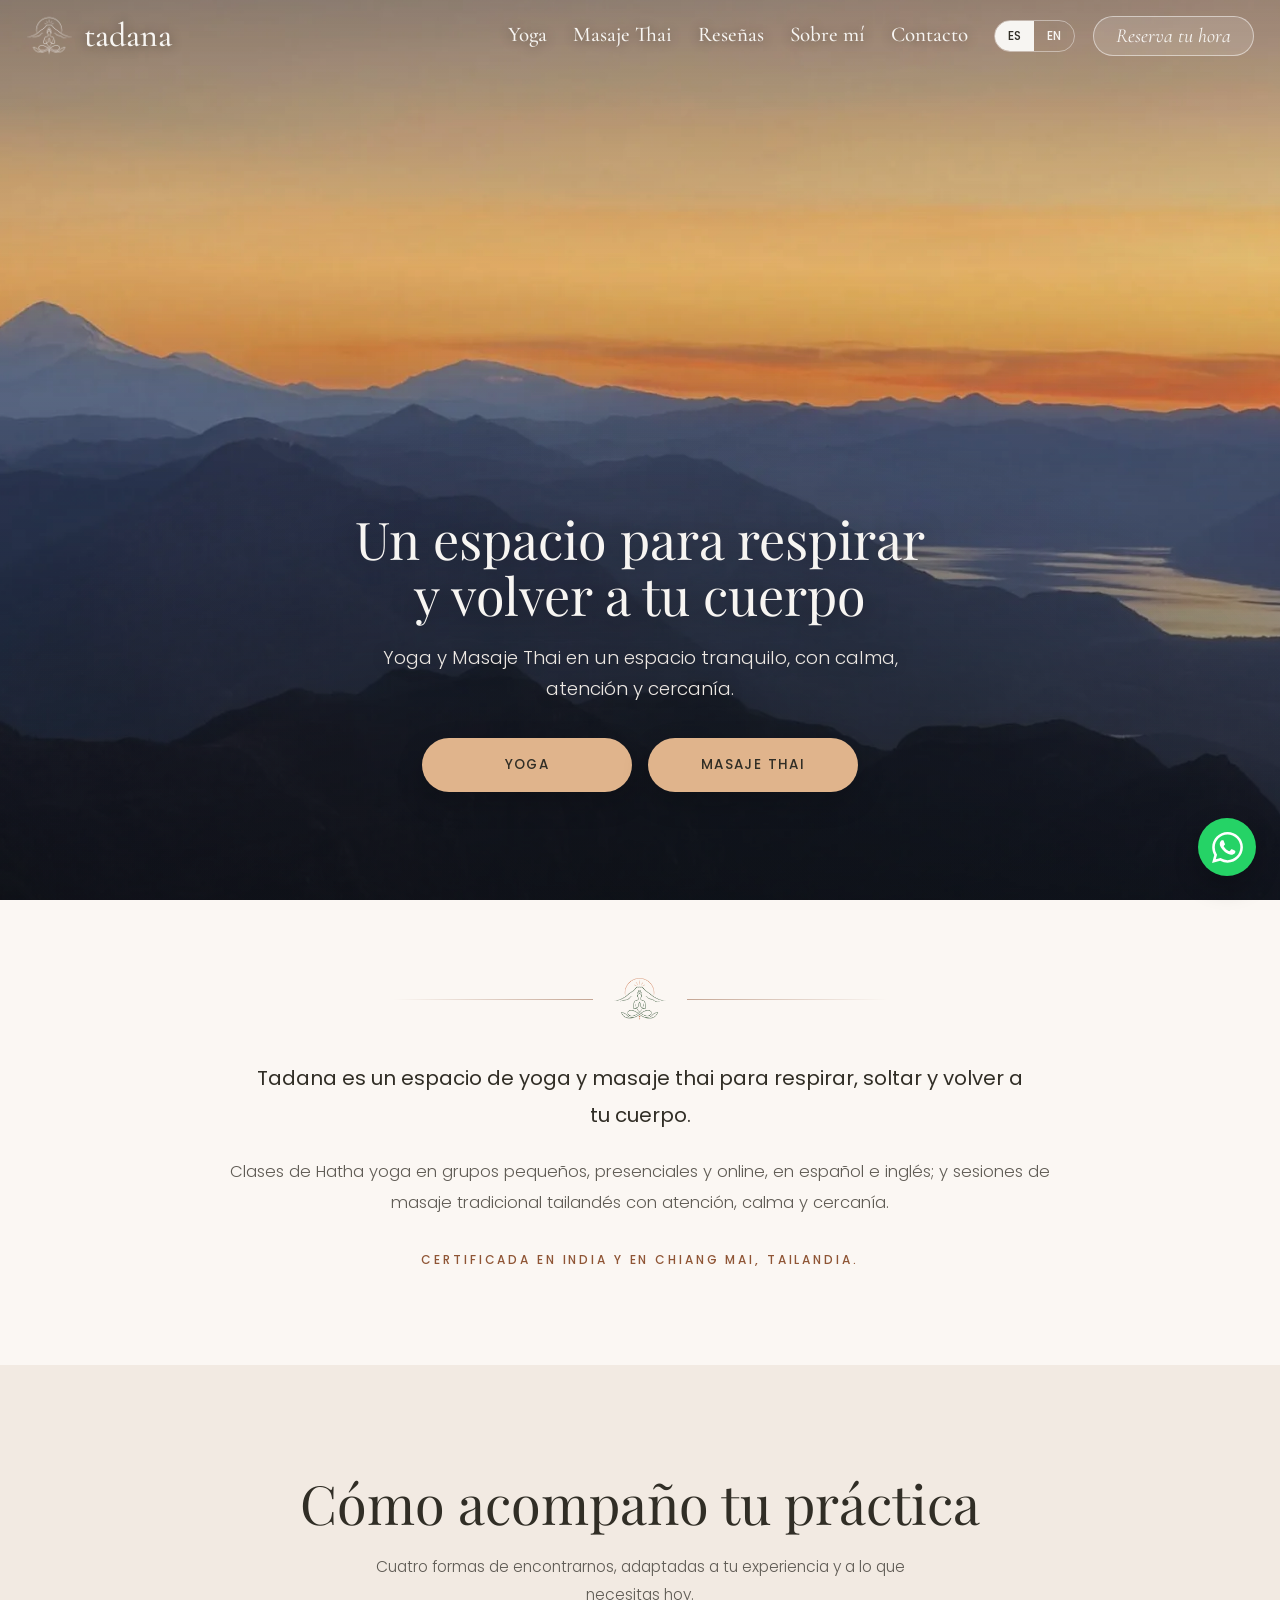
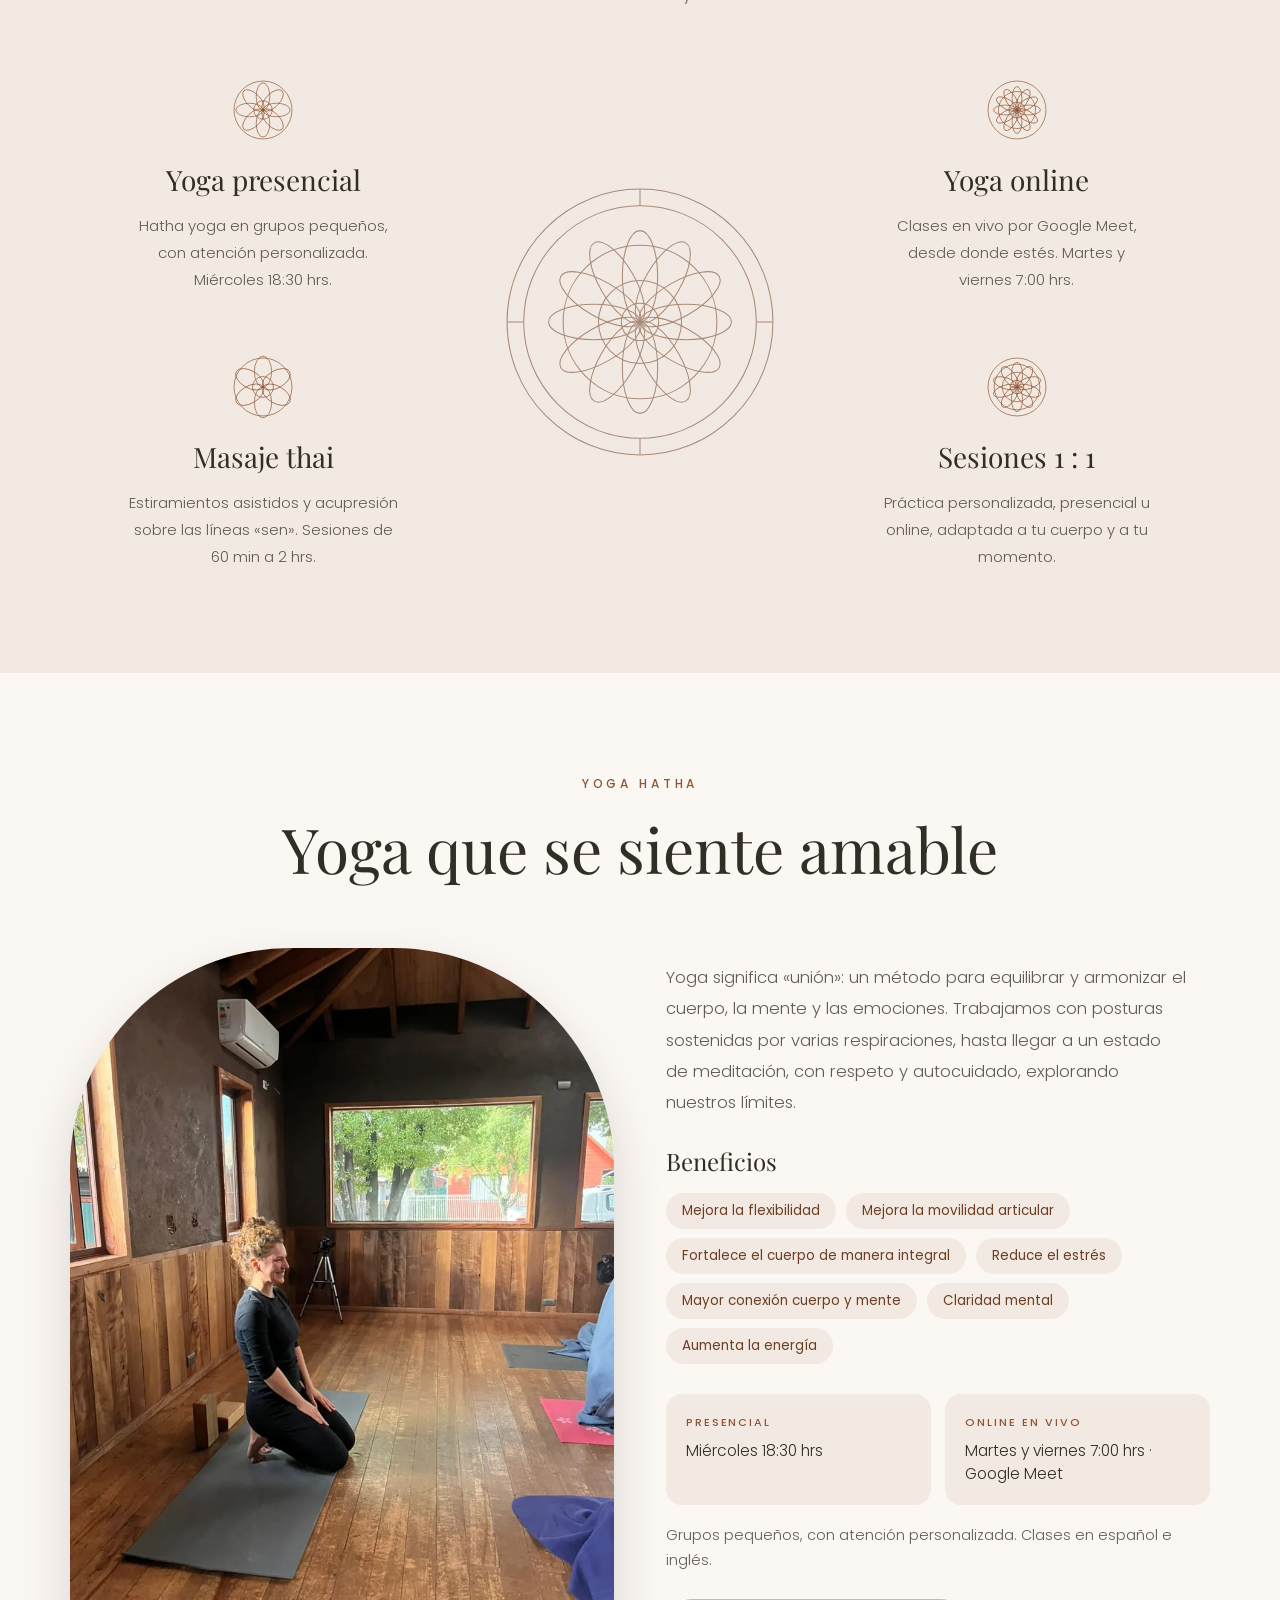
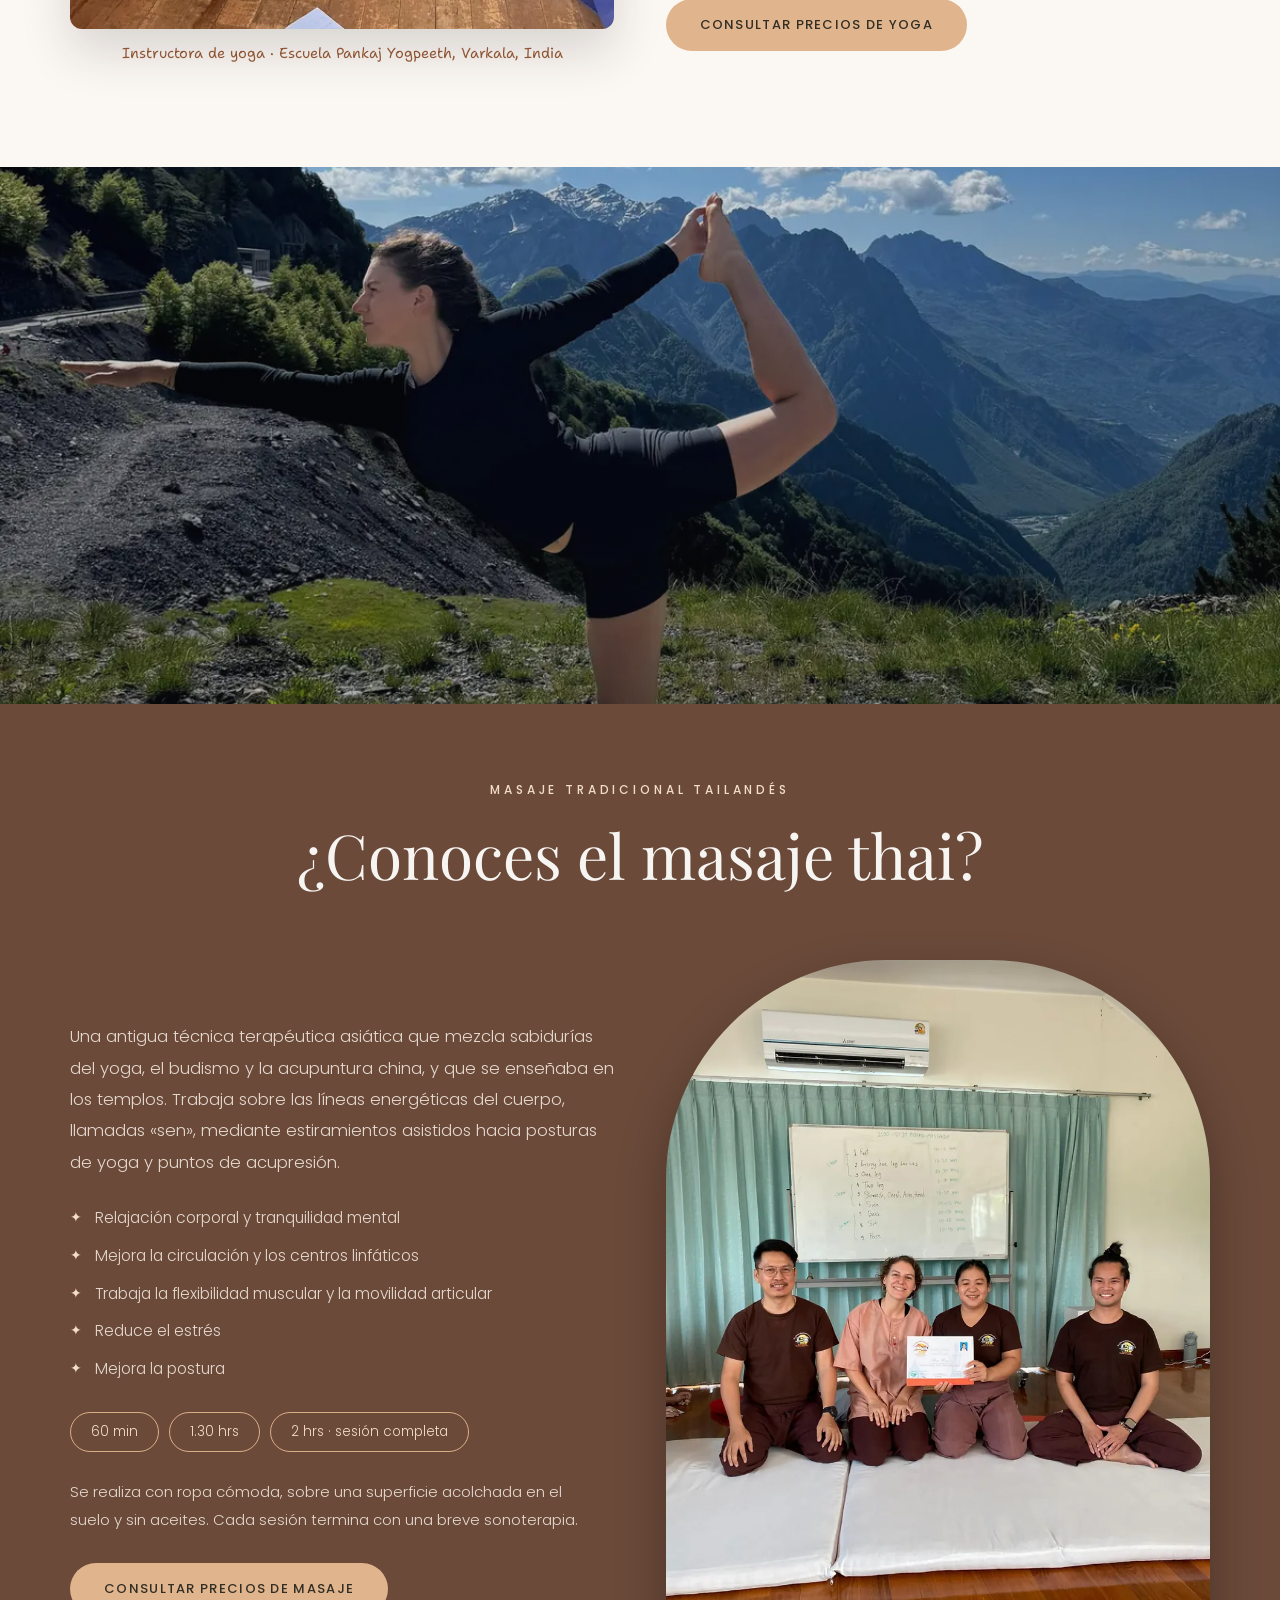
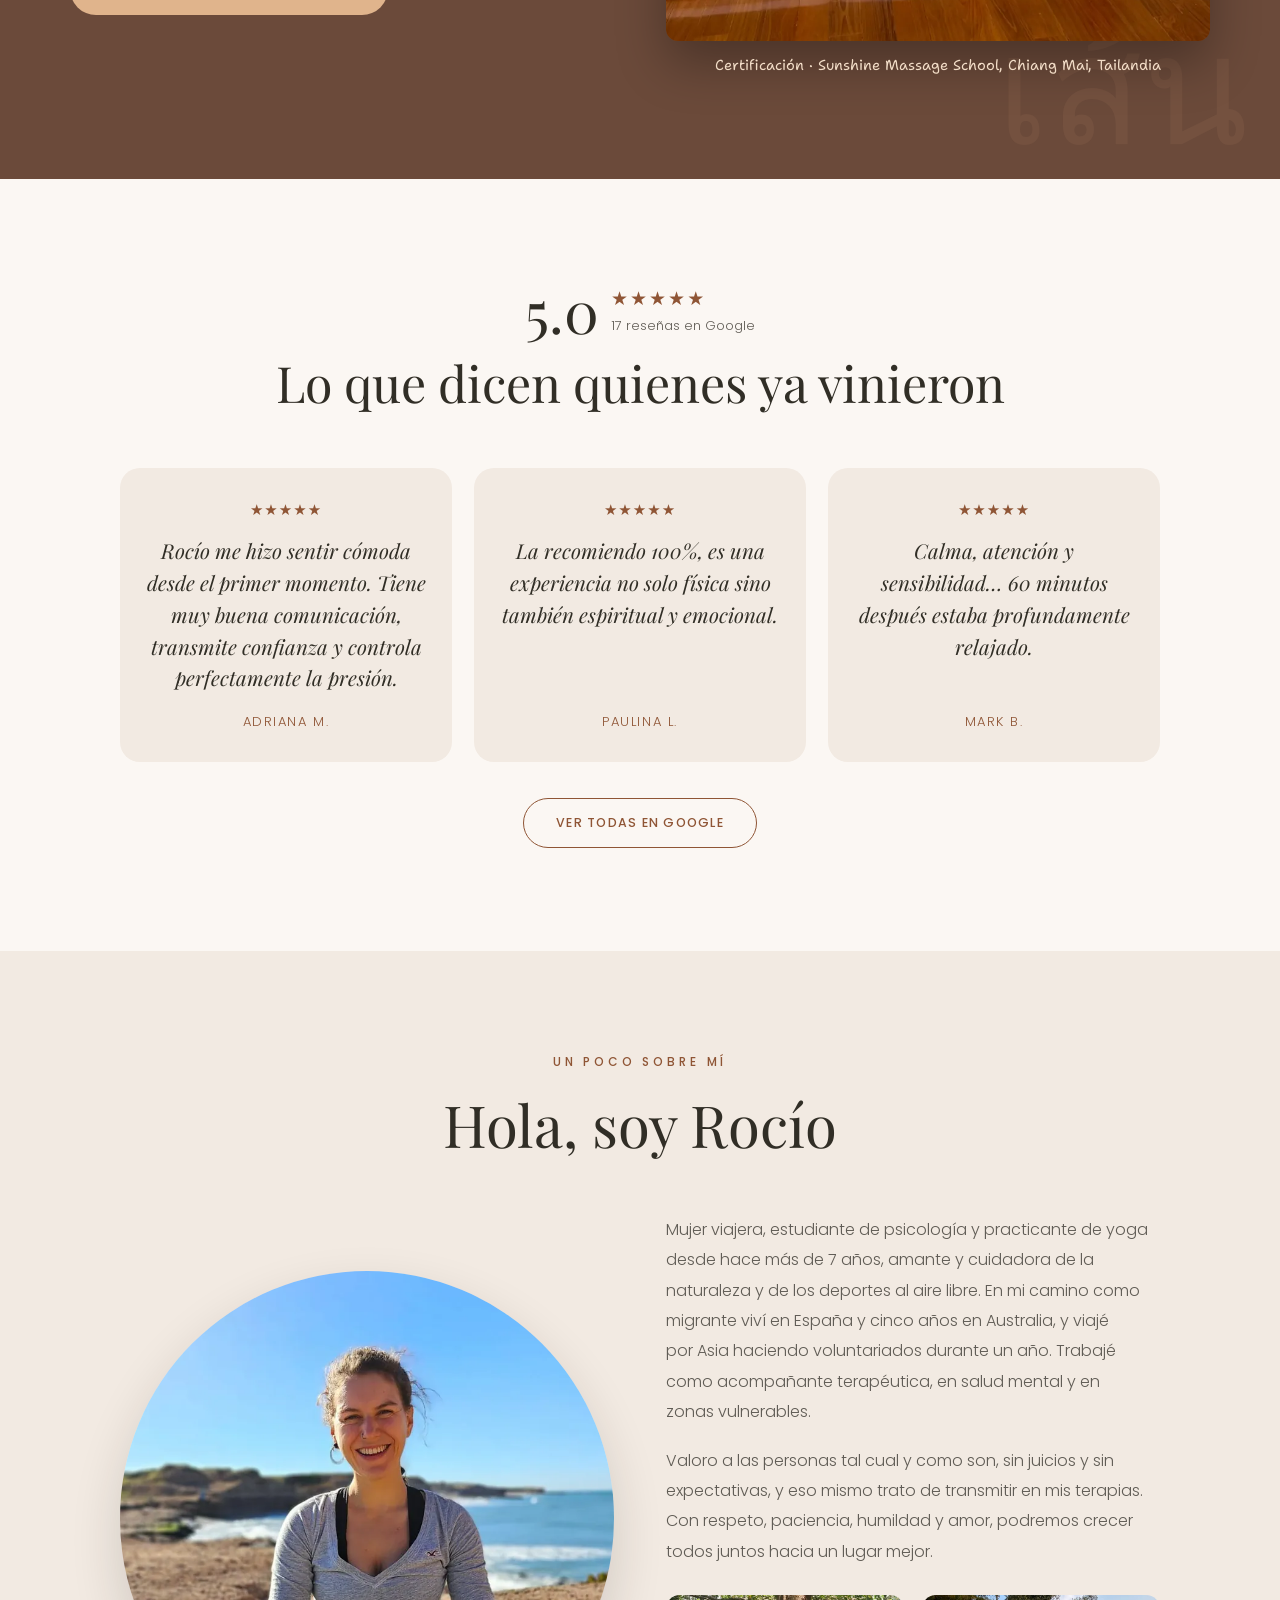
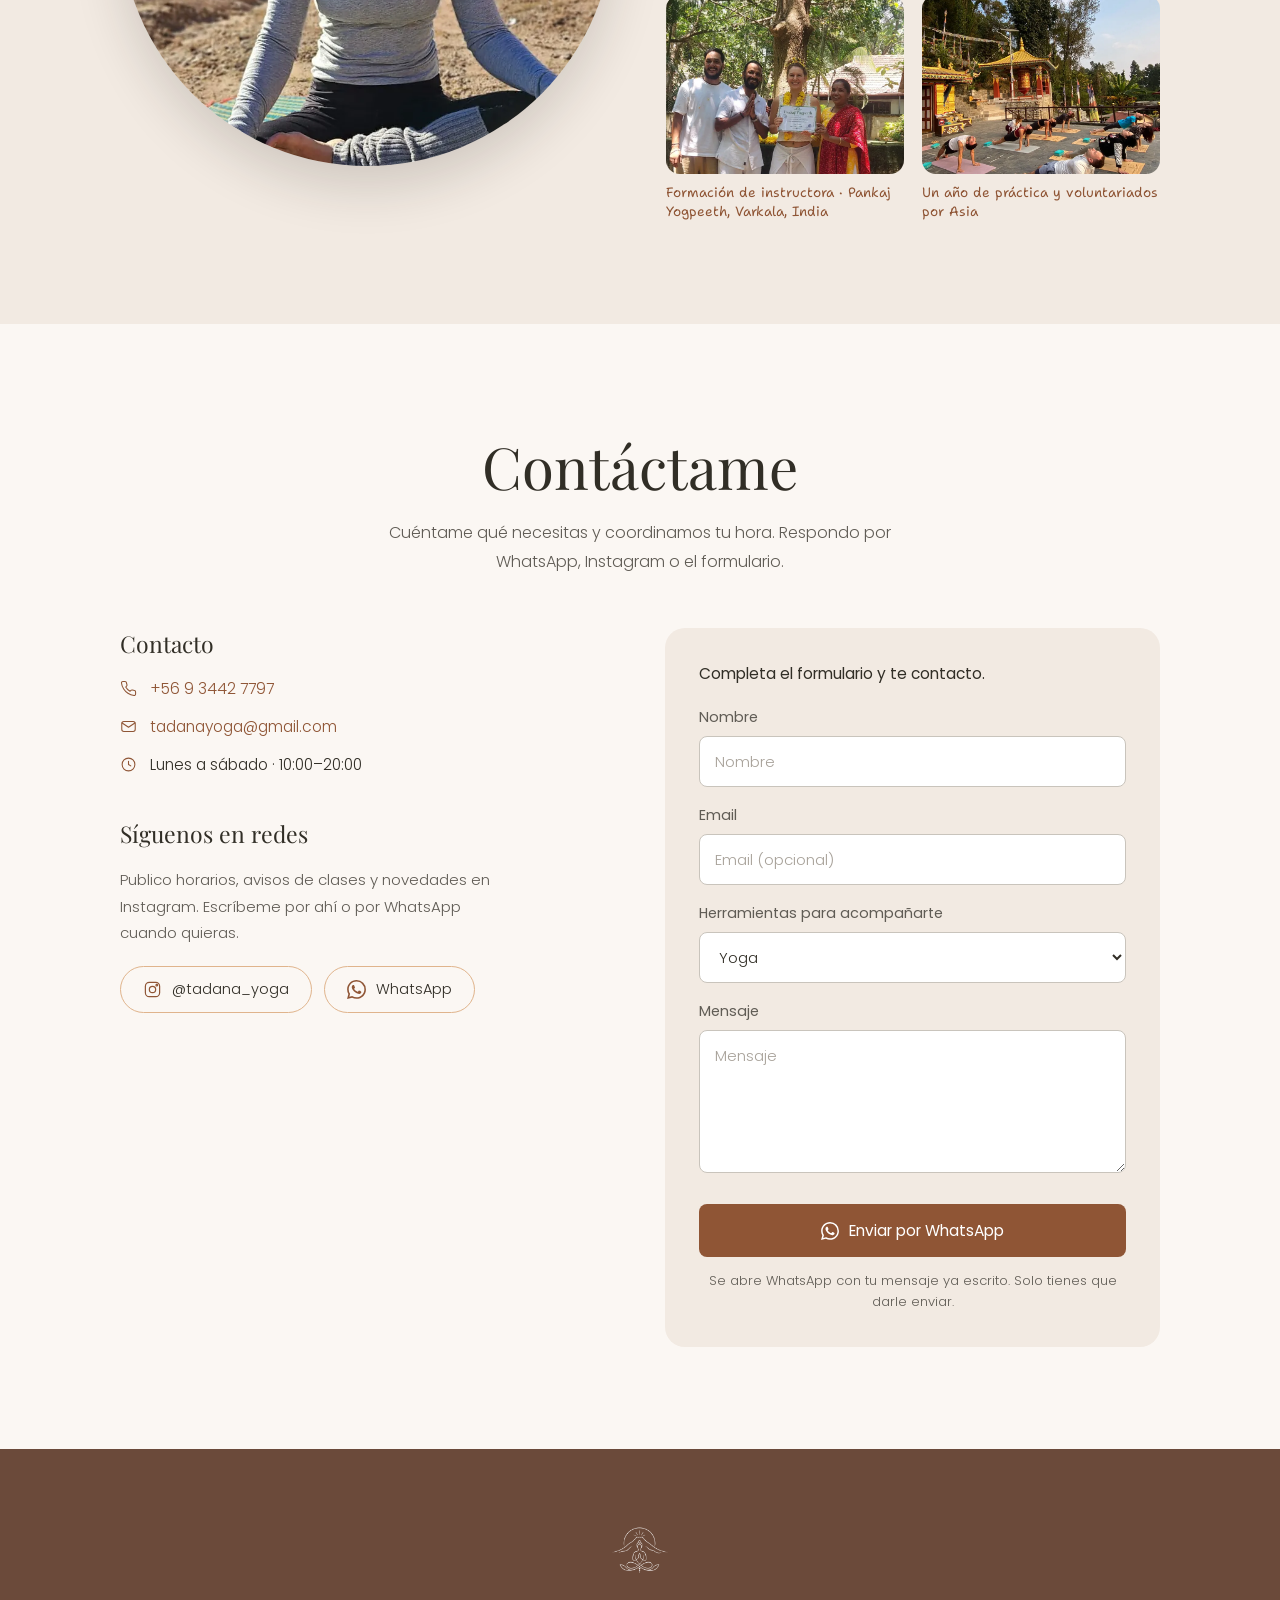
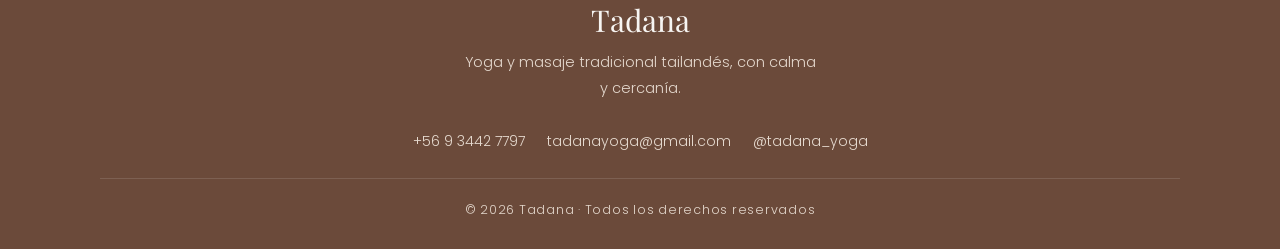
==== commit 70bf1014: "Hero: foto limpiada con upscale de Higgsfield (sin cambiar contenido) Se paso el original de la clie" ====
--- a/index.html
+++ b/index.html
@@ -4,7 +4,7 @@
 <meta charset="utf-8">
 <meta name="viewport" content="width=device-width, initial-scale=1">
 <title>Tadana · Yoga y masaje tailandés</title>
-<meta name="description" content="Tadana: clases de yoga Hatha presenciales y online, y masaje tradicional tailandés con Rocío. Reserva tu hora." data-i18n-attr="content:meta.home">
+<meta name="description" content="Tadana: clases de yoga Hatha presenciales y online, y masaje tradicional tailandés con Rocío. Reserva tu hora.">
 <meta name="theme-color" content="#6b4a3a">
 <link rel="canonical" href="https://tadana.cl/">
 
@@ -13,7 +13,7 @@
 <meta property="og:site_name" content="Tadana">
 <meta property="og:title" content="Tadana · Yoga y masaje tailandés">
 <meta property="og:description" content="Un espacio para respirar y volver a tu cuerpo. Yoga Hatha presencial y online, y masaje tradicional tailandés.">
-<meta property="og:image" content="https://tadana.cl/assets/img/hero-atardecer-v2.jpg">
+<meta property="og:image" content="https://tadana.cl/assets/img/hero-atardecer-v3.jpg">
 <meta property="og:image:width" content="2400">
 <meta property="og:image:height" content="1350">
 <meta property="og:locale" content="es_CL">
@@ -24,12 +24,12 @@
 <link rel="apple-touch-icon" href="assets/img/apple-touch-icon.png">
 <link rel="manifest" href="site.webmanifest">
 
-<link rel="preload" as="image" href="assets/img/hero-atardecer-movil-v2.webp" type="image/webp" media="(max-width:600px)" fetchpriority="high">
-<link rel="preload" as="image" href="assets/img/hero-atardecer-v2.webp" type="image/webp" media="(min-width:601px)" fetchpriority="high">
+<link rel="preload" as="image" href="assets/img/hero-atardecer-movil-v3.webp" type="image/webp" media="(max-width:600px)" fetchpriority="high">
+<link rel="preload" as="image" href="assets/img/hero-atardecer-v3.webp" type="image/webp" media="(min-width:601px)" fetchpriority="high">
 <link rel="preload" as="font" type="font/woff2" href="assets/fonts/playfair-display-400-normal-latin.woff2" crossorigin>
 <link rel="preload" as="font" type="font/woff2" href="assets/fonts/poppins-300-normal-latin.woff2" crossorigin>
 <link rel="stylesheet" href="assets/css/fonts.css?v=9">
-<link rel="stylesheet" href="assets/css/style.css?v=10">
+<link rel="stylesheet" href="assets/css/style.css?v=9">
 
 <script type="application/ld+json">
 {
@@ -38,7 +38,7 @@
   "name":"Tadana",
   "description":"Clases de yoga Hatha presenciales y online, y masaje tradicional tailandés.",
   "url":"https://tadana.cl/",
-  "image":"https://tadana.cl/assets/img/hero-atardecer-v2.jpg",
+  "image":"https://tadana.cl/assets/img/hero-atardecer-v3.jpg",
   "telephone":"+56934427797",
   "email":"tadanayoga@gmail.com",
   "priceRange":"$$",
@@ -49,8 +49,8 @@
     "opens":"10:00","closes":"20:00"
   }],
   "makesOffer":[
-    {"@type":"Offer","itemOffered":{"@type":"Service","name":"Clases de yoga Hatha","url":"https://tadana.cl/yoga/"}},
-    {"@type":"Offer","itemOffered":{"@type":"Service","name":"Masaje tradicional tailandés","url":"https://tadana.cl/masaje-thai/"}}
+    {"@type":"Offer","itemOffered":{"@type":"Service","name":"Clases de yoga Hatha"}},
+    {"@type":"Offer","itemOffered":{"@type":"Service","name":"Masaje tradicional tailandés"}}
   ]
 }
 </script>
@@ -69,8 +69,8 @@
     </a>
 
     <nav class="nav" aria-label="Principal">
-      <a class="nav__link" href="/yoga/" data-i18n="nav.yoga">Yoga</a>
-      <a class="nav__link" href="/masaje-thai/" data-i18n="nav.masaje">Masaje Thai</a>
+      <a class="nav__link" href="#yoga" data-i18n="nav.yoga">Yoga</a>
+      <a class="nav__link" href="#masaje" data-i18n="nav.masaje">Masaje Thai</a>
       <a class="nav__link" href="#resenas" data-i18n="nav.resenas">Reseñas</a>
       <a class="nav__link" href="#sobre" data-i18n="nav.sobre">Sobre mí</a>
       <a class="nav__link" href="#contacto" data-i18n="nav.contacto">Contacto</a>
@@ -94,8 +94,8 @@
   </div>
 
   <div class="menu" id="menu" hidden>
-    <a class="menu__link" href="/yoga/" data-i18n="nav.yoga">Yoga</a>
-    <a class="menu__link" href="/masaje-thai/" data-i18n="nav.masaje">Masaje Thai</a>
+    <a class="menu__link" href="#yoga" data-i18n="nav.yoga">Yoga</a>
+    <a class="menu__link" href="#masaje" data-i18n="nav.masaje">Masaje Thai</a>
     <a class="menu__link" href="#resenas" data-i18n="nav.resenas">Reseñas</a>
     <a class="menu__link" href="#sobre" data-i18n="nav.sobre">Sobre mí</a>
     <div class="menu__foot">
@@ -113,10 +113,10 @@
 <!-- ============================ 1. HERO ============================ -->
 <section class="hero" id="inicio">
   <picture>
-    <source media="(max-width:600px)" srcset="assets/img/hero-atardecer-movil-v2.webp" type="image/webp">
-    <source media="(max-width:600px)" srcset="assets/img/hero-atardecer-movil-v2.jpg" type="image/jpeg">
-    <source srcset="assets/img/hero-atardecer-v2.webp" type="image/webp">
-    <img class="hero__img" id="heroImg" src="assets/img/hero-atardecer-v2.jpg"
+    <source media="(max-width:600px)" srcset="assets/img/hero-atardecer-movil-v3.webp" type="image/webp">
+    <source media="(max-width:600px)" srcset="assets/img/hero-atardecer-movil-v3.jpg" type="image/jpeg">
+    <source srcset="assets/img/hero-atardecer-v3.webp" type="image/webp">
+    <img class="hero__img" id="heroImg" src="assets/img/hero-atardecer-v3.jpg"
          alt="Atardecer sobre las montañas" width="2400" height="1350" fetchpriority="high">
   </picture>
   <div class="hero__veil"></div>
@@ -126,8 +126,8 @@
     <h1 class="hero__title" data-i18n="hero.title">Un espacio para respirar y volver a tu cuerpo</h1>
     <p class="hero__sub" data-i18n="hero.sub">Yoga y Masaje Thai en un espacio tranquilo, con calma, atención y cercanía.</p>
     <div class="hero__ctas">
-      <a class="btn btn--hero" href="/yoga/" data-i18n="hero.cta1">Yoga</a>
-      <a class="btn btn--hero" href="/masaje-thai/" data-i18n="hero.cta2">Masaje thai</a>
+      <a class="btn btn--hero" href="#yoga" data-i18n="hero.cta1">Yoga</a>
+      <a class="btn btn--hero" href="#masaje" data-i18n="hero.cta2">Masaje thai</a>
     </div>
   </div>
 </section>
@@ -306,11 +306,8 @@
 
         <p class="note" data-i18n="yoga.groups">Grupos pequeños, con atención personalizada. Clases en español e inglés.</p>
 
-        <div class="actions">
-          <a class="btn btn--sm" href="https://wa.me/56934427797?text=Hola%20Roc%C3%ADo%2C%20quiero%20consultar%20precios%20de%20las%20clases%20de%20yoga"
-             target="_blank" rel="noopener" data-i18n="yoga.cta">Consultar precios de yoga</a>
-          <a class="btn-outline" href="/yoga/" data-i18n="more.yoga">Conocer las clases</a>
-        </div>
+        <a class="btn btn--sm" href="https://wa.me/56934427797?text=Hola%20Roc%C3%ADo%2C%20quiero%20consultar%20precios%20de%20las%20clases%20de%20yoga"
+           target="_blank" rel="noopener" data-i18n="yoga.cta">Consultar precios de yoga</a>
       </div>
     </div>
   </div>
@@ -354,11 +351,8 @@
 
         <p class="note" data-i18n="masaje.detail">Se realiza con ropa cómoda, sobre una superficie acolchada en el suelo y sin aceites. Cada sesión termina con una breve sonoterapia.</p>
 
-        <div class="actions">
-          <a class="btn btn--sm" href="https://wa.me/56934427797?text=Hola%20Roc%C3%ADo%2C%20quiero%20consultar%20precios%20del%20masaje%20thai"
-             target="_blank" rel="noopener" data-i18n="masaje.cta">Consultar precios de masaje</a>
-          <a class="btn-outline btn-outline--light" href="/masaje-thai/" data-i18n="more.masaje">Más sobre el masaje</a>
-        </div>
+        <a class="btn btn--sm" href="https://wa.me/56934427797?text=Hola%20Roc%C3%ADo%2C%20quiero%20consultar%20precios%20del%20masaje%20thai"
+           target="_blank" rel="noopener" data-i18n="masaje.cta">Consultar precios de masaje</a>
       </div>
 
       <figure class="figure-arch">
@@ -541,11 +535,6 @@
   <p class="footer__name">Tadana</p>
   <p class="footer__tagline" data-i18n="footer.tagline">Yoga y masaje tradicional tailandés, con calma y cercanía.</p>
 
-  <nav class="footer__nav" aria-label="Servicios">
-    <a href="/yoga/" data-i18n="nav.yoga">Yoga</a>
-    <a href="/masaje-thai/" data-i18n="nav.masaje">Masaje Thai</a>
-  </nav>
-
   <div class="footer__contact">
     <a href="https://wa.me/56934427797" target="_blank" rel="noopener">+56 9 3442 7797</a>
     <a href="mailto:tadanayoga@gmail.com">tadanayoga@gmail.com</a>
@@ -560,6 +549,6 @@
   <svg width="31" height="31" viewBox="0 0 24 24" fill="#fff" aria-hidden="true"><path d="M17.472 14.382c-.297-.149-1.758-.867-2.03-.967-.273-.099-.471-.148-.67.15-.197.297-.767.966-.94 1.164-.173.199-.347.223-.644.075-.297-.15-1.255-.463-2.39-1.475-.883-.788-1.48-1.761-1.653-2.059-.173-.297-.018-.458.13-.606.134-.133.298-.347.446-.52.149-.174.198-.298.298-.497.099-.198.05-.372-.025-.521-.075-.149-.669-1.612-.916-2.207-.242-.579-.487-.5-.669-.51l-.57-.01c-.198 0-.52.074-.792.372-.272.297-1.04 1.016-1.04 2.479 0 1.462 1.065 2.875 1.213 3.074.149.198 2.096 3.2 5.077 4.487.709.306 1.262.489 1.694.625.712.227 1.36.195 1.872.118.571-.085 1.758-.719 2.006-1.413.247-.694.247-1.289.173-1.413-.074-.124-.272-.198-.57-.347m-5.421 7.403h-.004a9.87 9.87 0 01-5.031-1.378l-.361-.214-3.741.982.998-3.648-.235-.374a9.86 9.86 0 01-1.51-5.26c.001-5.45 4.436-9.884 9.888-9.884 2.64 0 5.122 1.03 6.988 2.898a9.825 9.825 0 012.893 6.994c-.003 5.45-4.437 9.884-9.885 9.884m8.413-18.297A11.815 11.815 0 0012.05 0C5.495 0 .16 5.335.157 11.892c0 2.096.547 4.142 1.588 5.945L.057 24l6.305-1.654a11.882 11.882 0 005.683 1.448h.005c6.554 0 11.89-5.335 11.893-11.893a11.821 11.821 0 00-3.48-8.413z"></path></svg>
 </a>
 
-<script src="assets/js/main.js?v=10" defer></script>
+<script src="assets/js/main.js?v=9" defer></script>
 </body>
 </html>
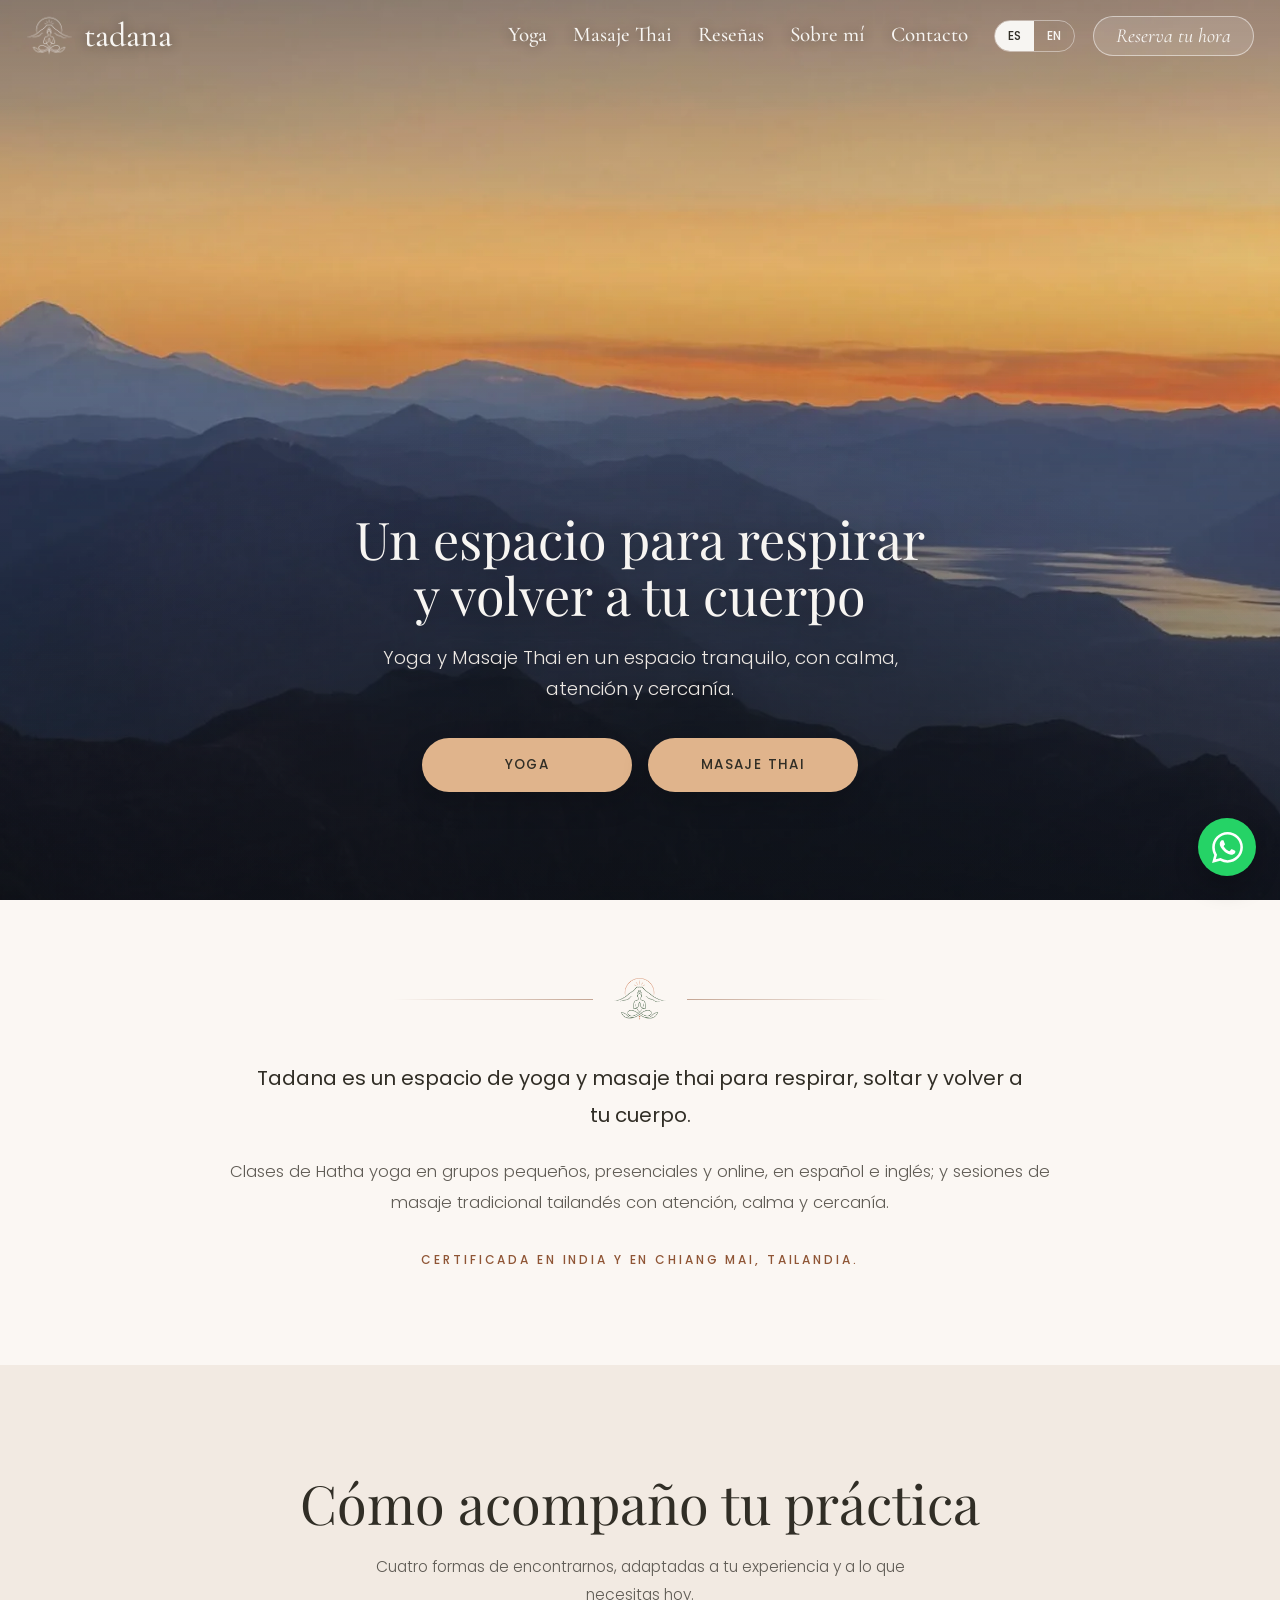
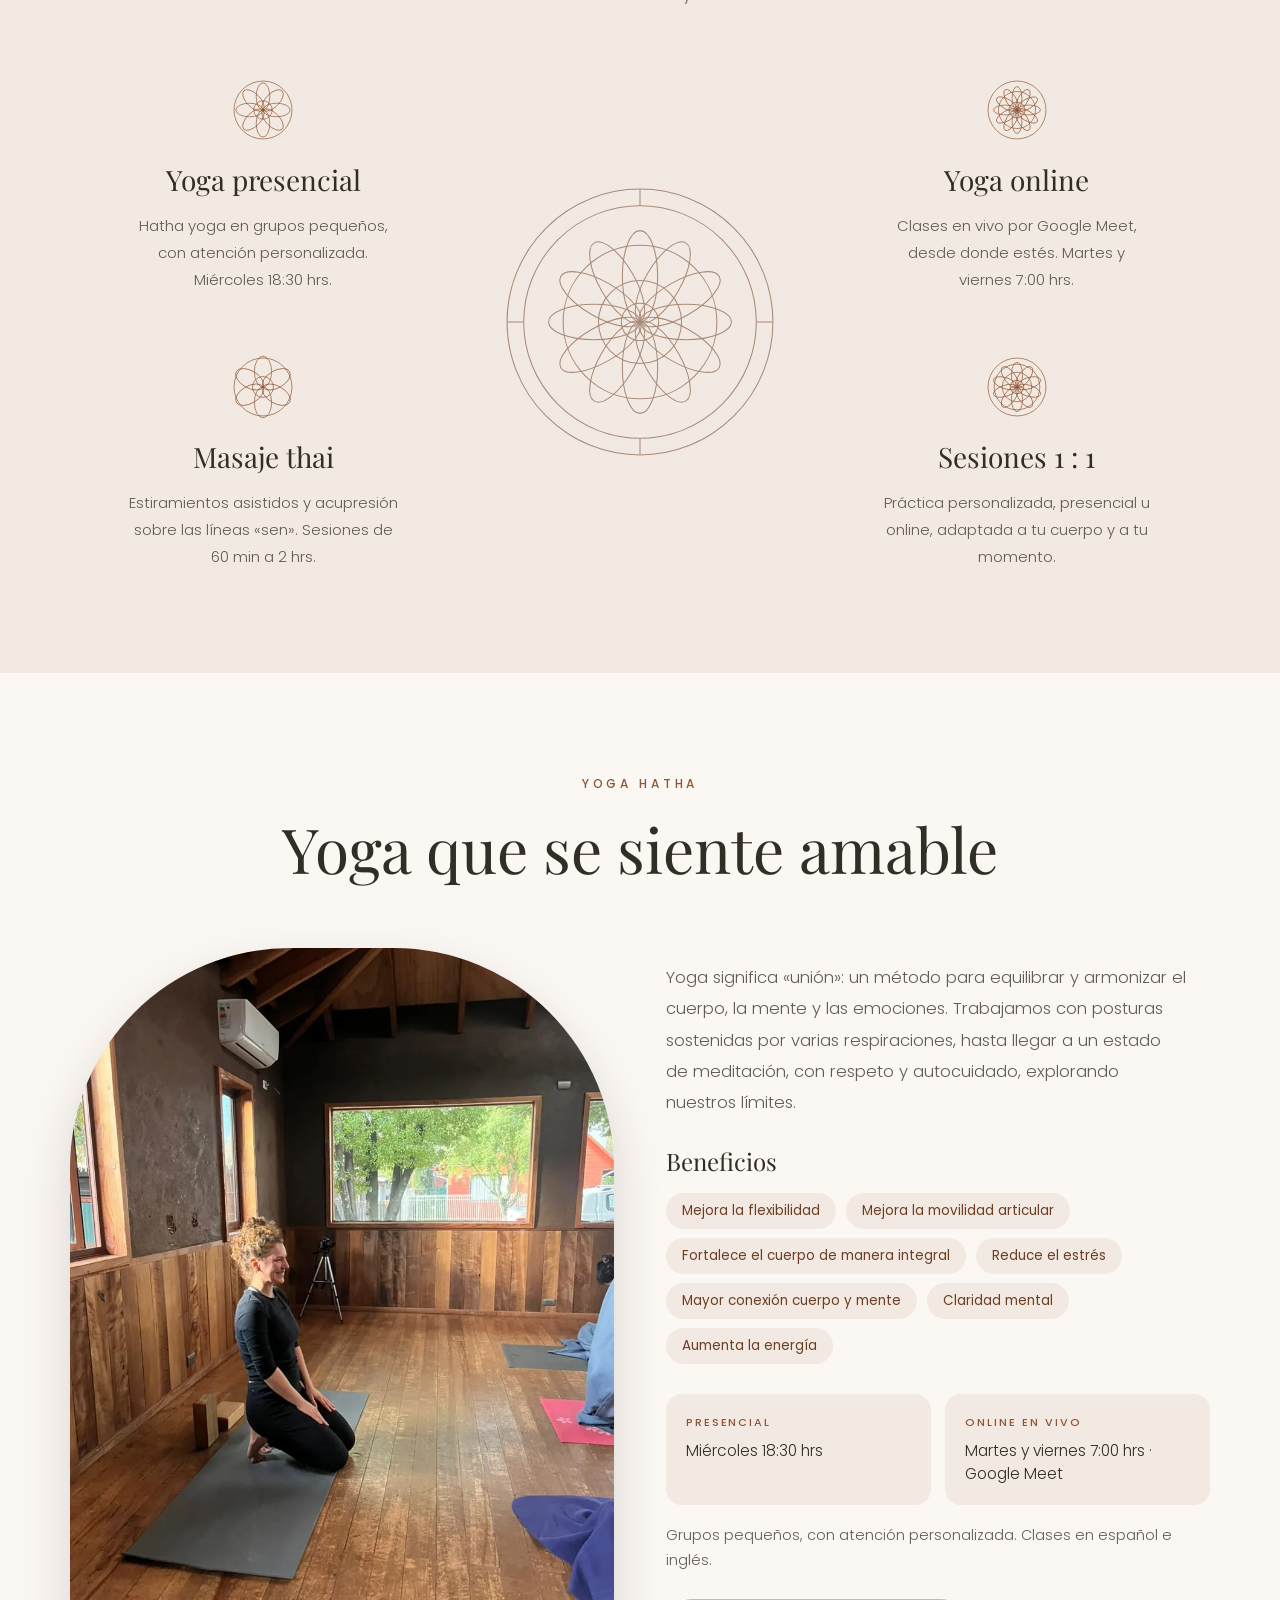
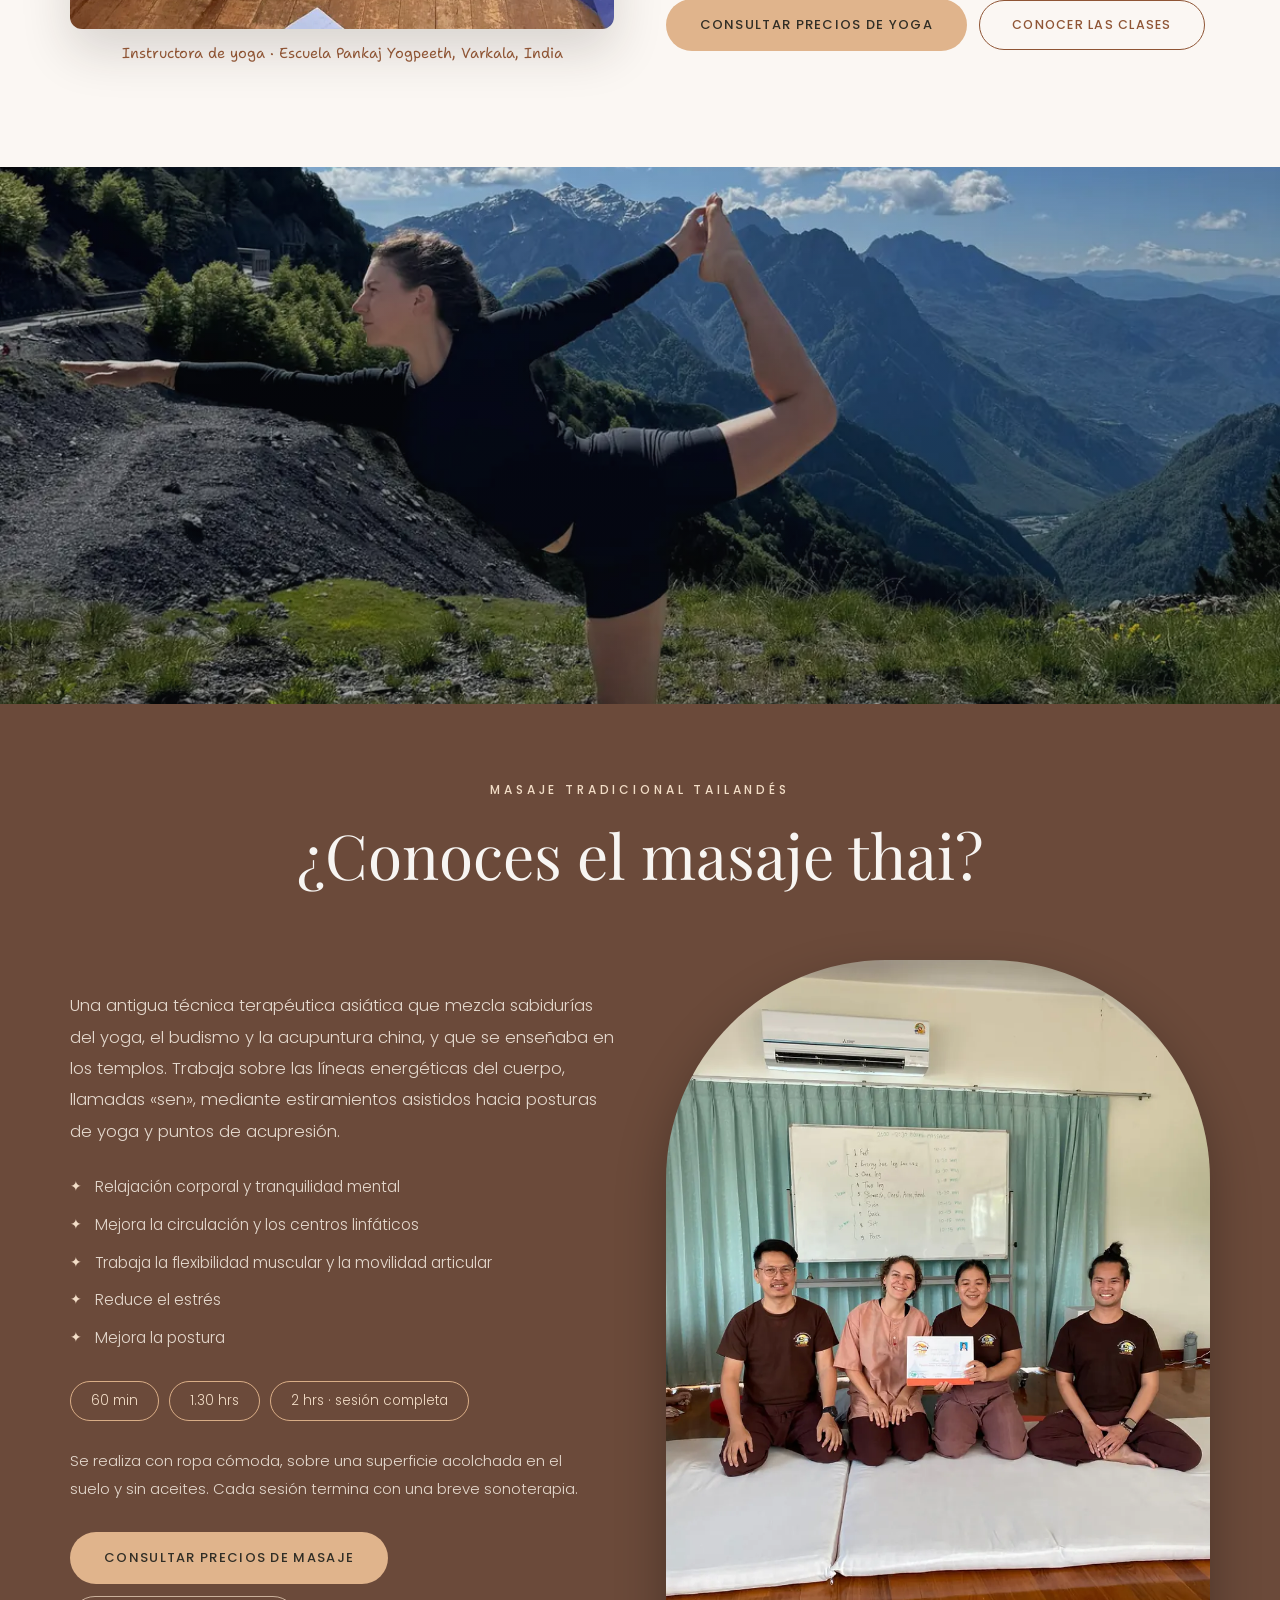
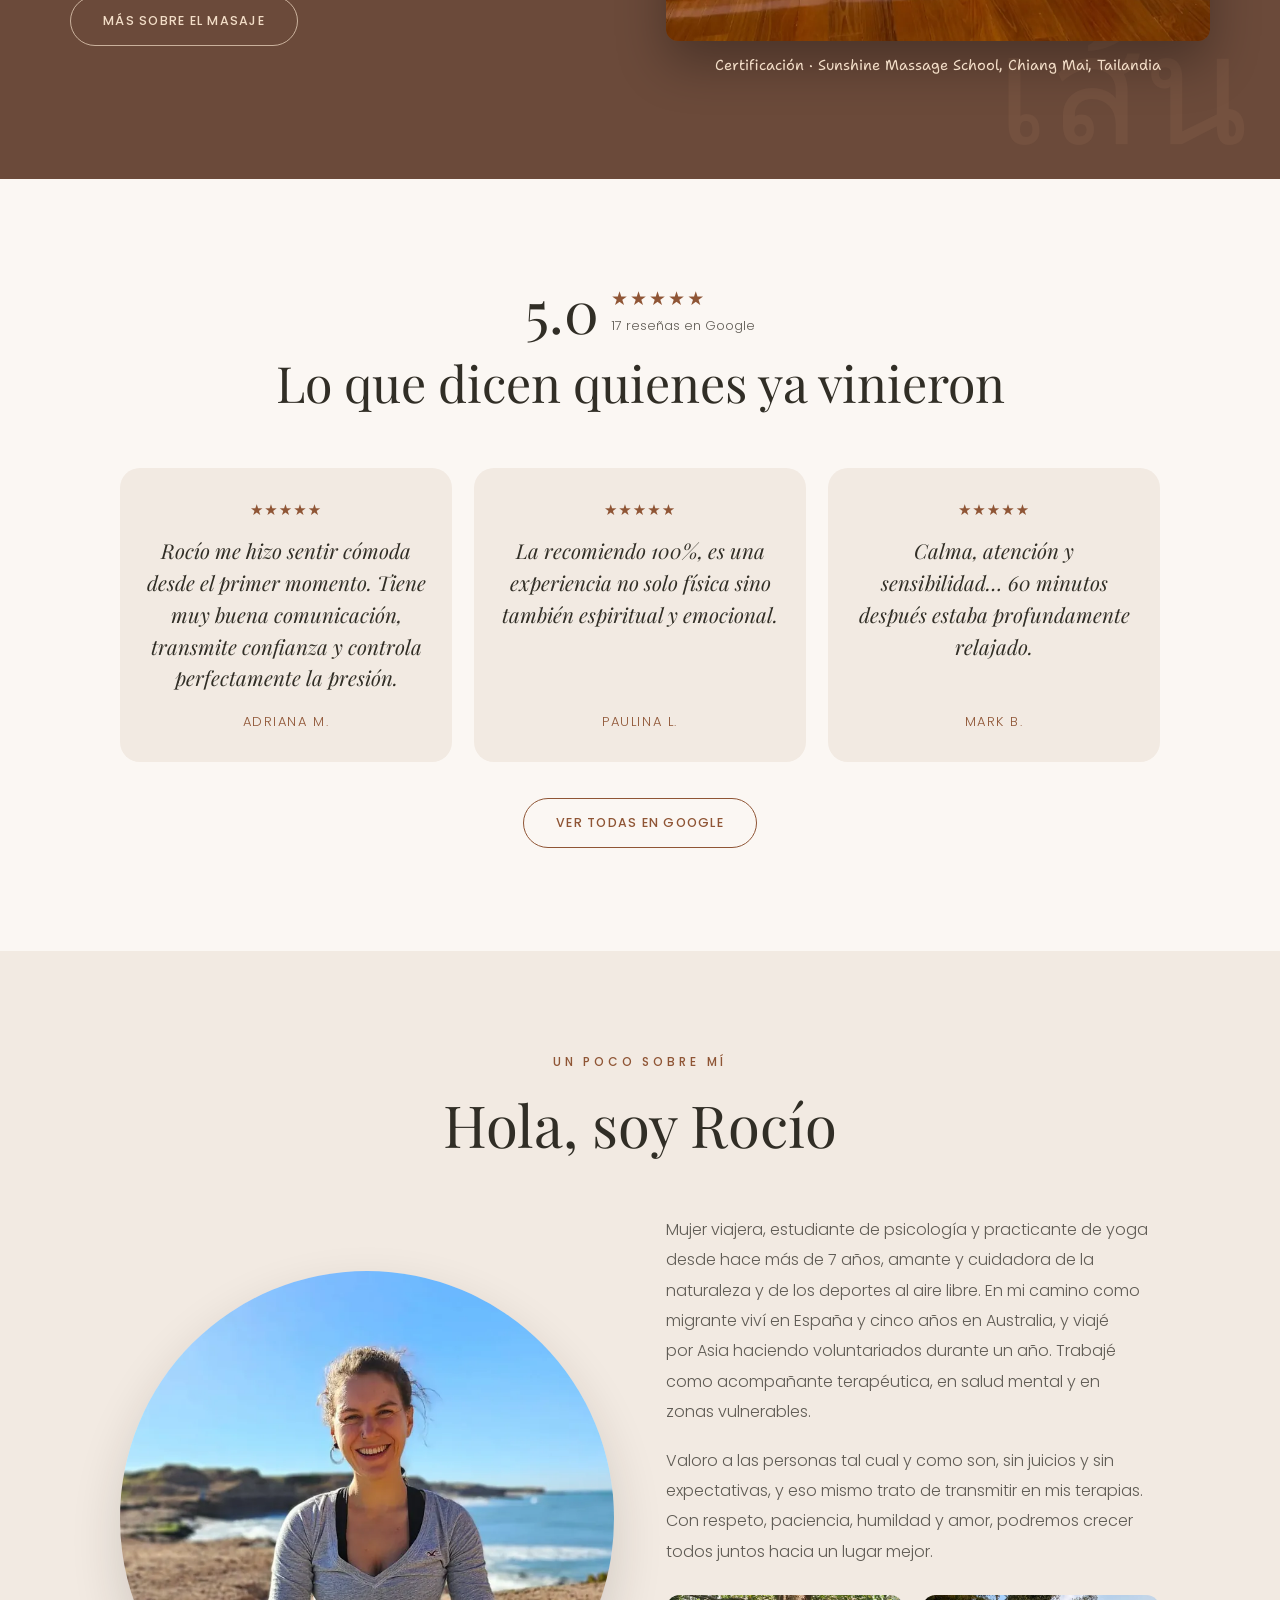
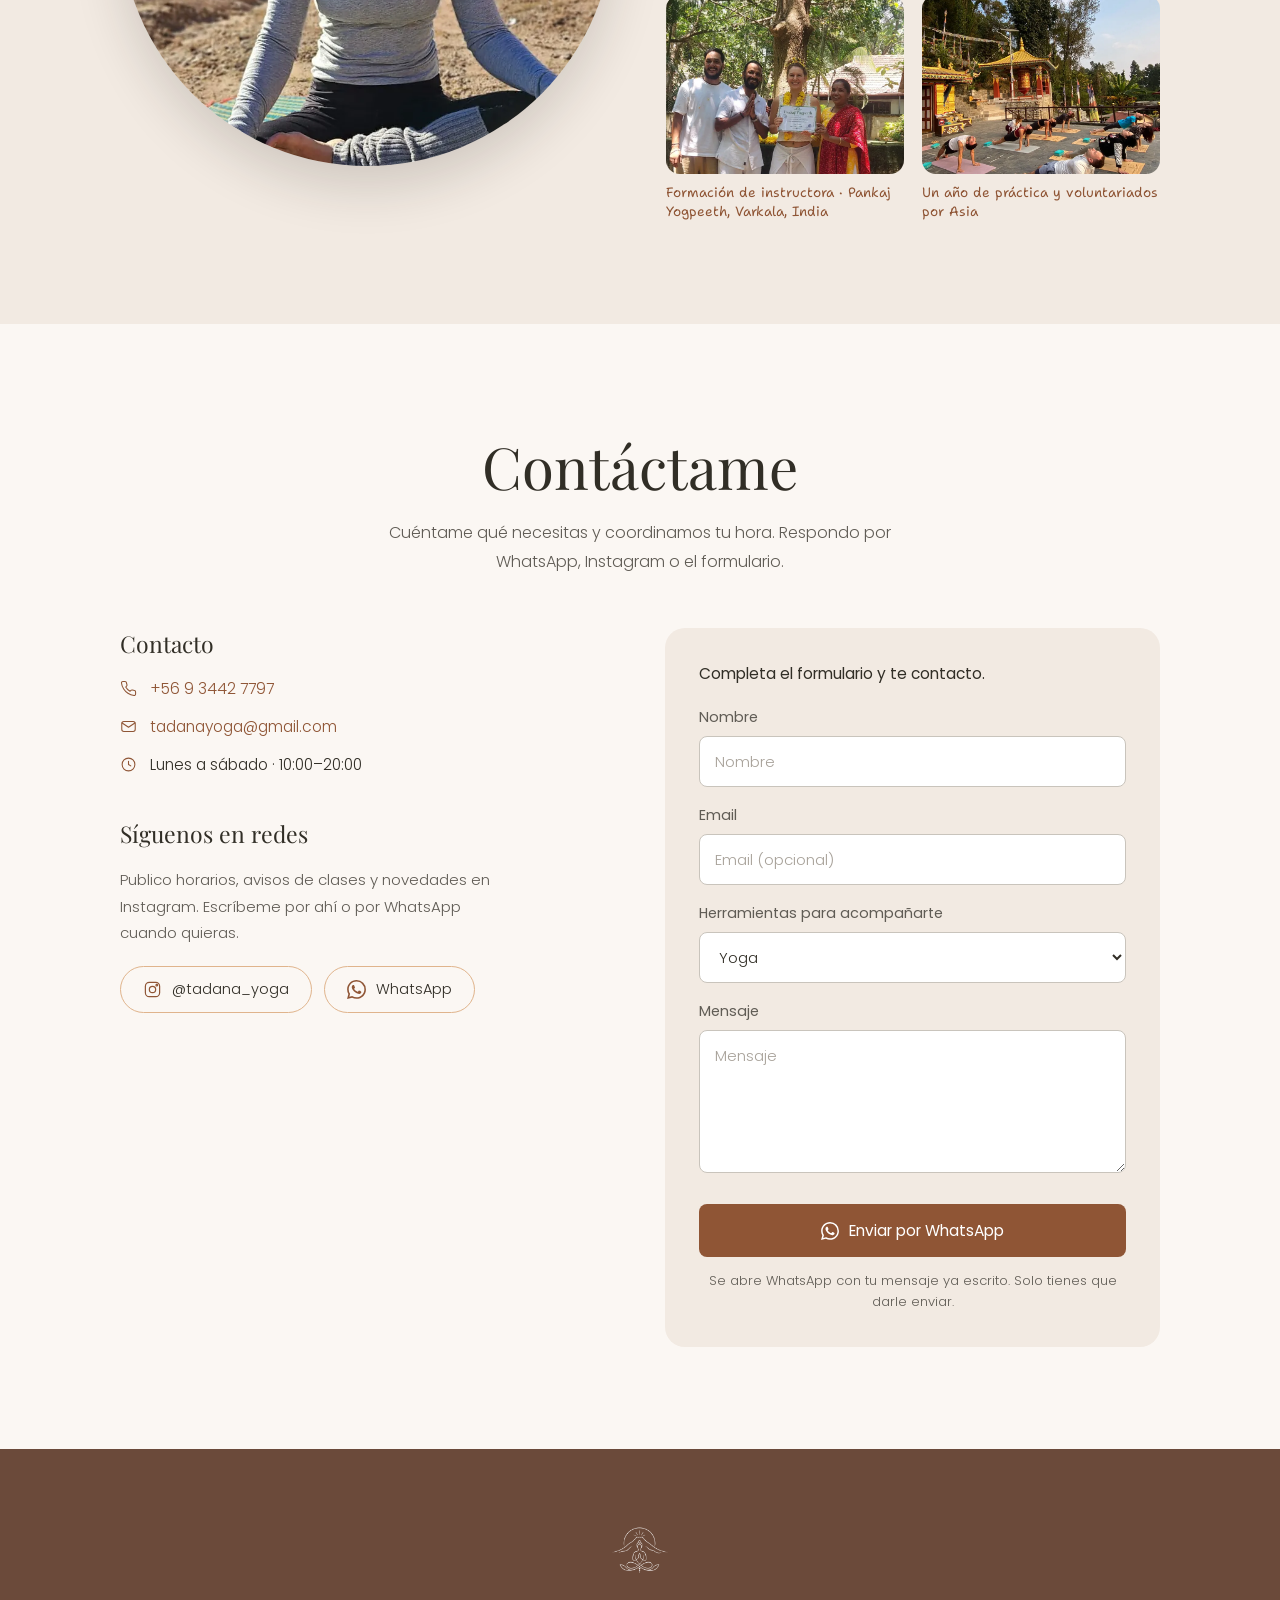
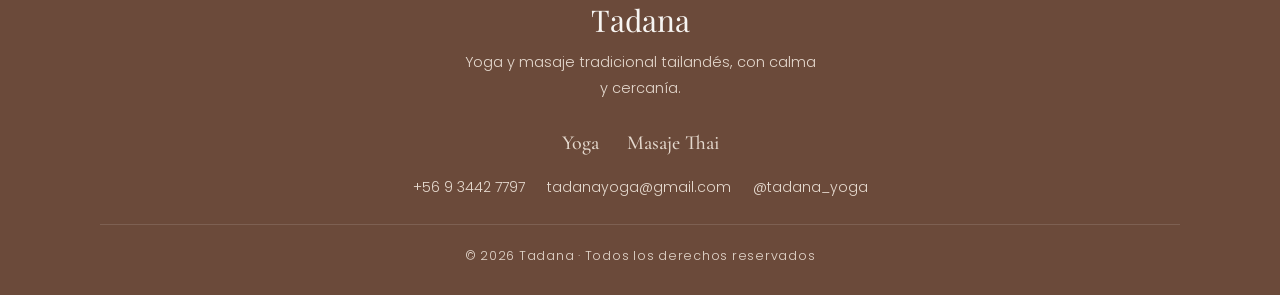
==== commit d147fd3d: "Publica las paginas de servicio /yoga/ y /masaje-thai/ Rocio las reviso y las aprobo, incluidas las " ====
--- a/index.html
+++ b/index.html
@@ -4,7 +4,7 @@
 <meta charset="utf-8">
 <meta name="viewport" content="width=device-width, initial-scale=1">
 <title>Tadana · Yoga y masaje tailandés</title>
-<meta name="description" content="Tadana: clases de yoga Hatha presenciales y online, y masaje tradicional tailandés con Rocío. Reserva tu hora.">
+<meta name="description" content="Tadana: clases de yoga Hatha presenciales y online, y masaje tradicional tailandés con Rocío. Reserva tu hora." data-i18n-attr="content:meta.home">
 <meta name="theme-color" content="#6b4a3a">
 <link rel="canonical" href="https://tadana.cl/">
 
@@ -29,7 +29,7 @@
 <link rel="preload" as="font" type="font/woff2" href="assets/fonts/playfair-display-400-normal-latin.woff2" crossorigin>
 <link rel="preload" as="font" type="font/woff2" href="assets/fonts/poppins-300-normal-latin.woff2" crossorigin>
 <link rel="stylesheet" href="assets/css/fonts.css?v=9">
-<link rel="stylesheet" href="assets/css/style.css?v=9">
+<link rel="stylesheet" href="assets/css/style.css?v=10">
 
 <script type="application/ld+json">
 {
@@ -49,8 +49,8 @@
     "opens":"10:00","closes":"20:00"
   }],
   "makesOffer":[
-    {"@type":"Offer","itemOffered":{"@type":"Service","name":"Clases de yoga Hatha"}},
-    {"@type":"Offer","itemOffered":{"@type":"Service","name":"Masaje tradicional tailandés"}}
+    {"@type":"Offer","itemOffered":{"@type":"Service","name":"Clases de yoga Hatha","url":"https://tadana.cl/yoga/"}},
+    {"@type":"Offer","itemOffered":{"@type":"Service","name":"Masaje tradicional tailandés","url":"https://tadana.cl/masaje-thai/"}}
   ]
 }
 </script>
@@ -69,8 +69,8 @@
     </a>
 
     <nav class="nav" aria-label="Principal">
-      <a class="nav__link" href="#yoga" data-i18n="nav.yoga">Yoga</a>
-      <a class="nav__link" href="#masaje" data-i18n="nav.masaje">Masaje Thai</a>
+      <a class="nav__link" href="/yoga/" data-i18n="nav.yoga">Yoga</a>
+      <a class="nav__link" href="/masaje-thai/" data-i18n="nav.masaje">Masaje Thai</a>
       <a class="nav__link" href="#resenas" data-i18n="nav.resenas">Reseñas</a>
       <a class="nav__link" href="#sobre" data-i18n="nav.sobre">Sobre mí</a>
       <a class="nav__link" href="#contacto" data-i18n="nav.contacto">Contacto</a>
@@ -94,8 +94,8 @@
   </div>
 
   <div class="menu" id="menu" hidden>
-    <a class="menu__link" href="#yoga" data-i18n="nav.yoga">Yoga</a>
-    <a class="menu__link" href="#masaje" data-i18n="nav.masaje">Masaje Thai</a>
+    <a class="menu__link" href="/yoga/" data-i18n="nav.yoga">Yoga</a>
+    <a class="menu__link" href="/masaje-thai/" data-i18n="nav.masaje">Masaje Thai</a>
     <a class="menu__link" href="#resenas" data-i18n="nav.resenas">Reseñas</a>
     <a class="menu__link" href="#sobre" data-i18n="nav.sobre">Sobre mí</a>
     <div class="menu__foot">
@@ -126,8 +126,8 @@
     <h1 class="hero__title" data-i18n="hero.title">Un espacio para respirar y volver a tu cuerpo</h1>
     <p class="hero__sub" data-i18n="hero.sub">Yoga y Masaje Thai en un espacio tranquilo, con calma, atención y cercanía.</p>
     <div class="hero__ctas">
-      <a class="btn btn--hero" href="#yoga" data-i18n="hero.cta1">Yoga</a>
-      <a class="btn btn--hero" href="#masaje" data-i18n="hero.cta2">Masaje thai</a>
+      <a class="btn btn--hero" href="/yoga/" data-i18n="hero.cta1">Yoga</a>
+      <a class="btn btn--hero" href="/masaje-thai/" data-i18n="hero.cta2">Masaje thai</a>
     </div>
   </div>
 </section>
@@ -306,8 +306,11 @@
 
         <p class="note" data-i18n="yoga.groups">Grupos pequeños, con atención personalizada. Clases en español e inglés.</p>
 
-        <a class="btn btn--sm" href="https://wa.me/56934427797?text=Hola%20Roc%C3%ADo%2C%20quiero%20consultar%20precios%20de%20las%20clases%20de%20yoga"
-           target="_blank" rel="noopener" data-i18n="yoga.cta">Consultar precios de yoga</a>
+        <div class="actions">
+          <a class="btn btn--sm" href="https://wa.me/56934427797?text=Hola%20Roc%C3%ADo%2C%20quiero%20consultar%20precios%20de%20las%20clases%20de%20yoga"
+             target="_blank" rel="noopener" data-i18n="yoga.cta">Consultar precios de yoga</a>
+          <a class="btn-outline" href="/yoga/" data-i18n="more.yoga">Conocer las clases</a>
+        </div>
       </div>
     </div>
   </div>
@@ -351,8 +354,11 @@
 
         <p class="note" data-i18n="masaje.detail">Se realiza con ropa cómoda, sobre una superficie acolchada en el suelo y sin aceites. Cada sesión termina con una breve sonoterapia.</p>
 
-        <a class="btn btn--sm" href="https://wa.me/56934427797?text=Hola%20Roc%C3%ADo%2C%20quiero%20consultar%20precios%20del%20masaje%20thai"
-           target="_blank" rel="noopener" data-i18n="masaje.cta">Consultar precios de masaje</a>
+        <div class="actions">
+          <a class="btn btn--sm" href="https://wa.me/56934427797?text=Hola%20Roc%C3%ADo%2C%20quiero%20consultar%20precios%20del%20masaje%20thai"
+             target="_blank" rel="noopener" data-i18n="masaje.cta">Consultar precios de masaje</a>
+          <a class="btn-outline btn-outline--light" href="/masaje-thai/" data-i18n="more.masaje">Más sobre el masaje</a>
+        </div>
       </div>
 
       <figure class="figure-arch">
@@ -535,6 +541,11 @@
   <p class="footer__name">Tadana</p>
   <p class="footer__tagline" data-i18n="footer.tagline">Yoga y masaje tradicional tailandés, con calma y cercanía.</p>
 
+  <nav class="footer__nav" aria-label="Servicios">
+    <a href="/yoga/" data-i18n="nav.yoga">Yoga</a>
+    <a href="/masaje-thai/" data-i18n="nav.masaje">Masaje Thai</a>
+  </nav>
+
   <div class="footer__contact">
     <a href="https://wa.me/56934427797" target="_blank" rel="noopener">+56 9 3442 7797</a>
     <a href="mailto:tadanayoga@gmail.com">tadanayoga@gmail.com</a>
@@ -549,6 +560,6 @@
   <svg width="31" height="31" viewBox="0 0 24 24" fill="#fff" aria-hidden="true"><path d="M17.472 14.382c-.297-.149-1.758-.867-2.03-.967-.273-.099-.471-.148-.67.15-.197.297-.767.966-.94 1.164-.173.199-.347.223-.644.075-.297-.15-1.255-.463-2.39-1.475-.883-.788-1.48-1.761-1.653-2.059-.173-.297-.018-.458.13-.606.134-.133.298-.347.446-.52.149-.174.198-.298.298-.497.099-.198.05-.372-.025-.521-.075-.149-.669-1.612-.916-2.207-.242-.579-.487-.5-.669-.51l-.57-.01c-.198 0-.52.074-.792.372-.272.297-1.04 1.016-1.04 2.479 0 1.462 1.065 2.875 1.213 3.074.149.198 2.096 3.2 5.077 4.487.709.306 1.262.489 1.694.625.712.227 1.36.195 1.872.118.571-.085 1.758-.719 2.006-1.413.247-.694.247-1.289.173-1.413-.074-.124-.272-.198-.57-.347m-5.421 7.403h-.004a9.87 9.87 0 01-5.031-1.378l-.361-.214-3.741.982.998-3.648-.235-.374a9.86 9.86 0 01-1.51-5.26c.001-5.45 4.436-9.884 9.888-9.884 2.64 0 5.122 1.03 6.988 2.898a9.825 9.825 0 012.893 6.994c-.003 5.45-4.437 9.884-9.885 9.884m8.413-18.297A11.815 11.815 0 0012.05 0C5.495 0 .16 5.335.157 11.892c0 2.096.547 4.142 1.588 5.945L.057 24l6.305-1.654a11.882 11.882 0 005.683 1.448h.005c6.554 0 11.89-5.335 11.893-11.893a11.821 11.821 0 00-3.48-8.413z"></path></svg>
 </a>
 
-<script src="assets/js/main.js?v=9" defer></script>
+<script src="assets/js/main.js?v=10" defer></script>
 </body>
 </html>
